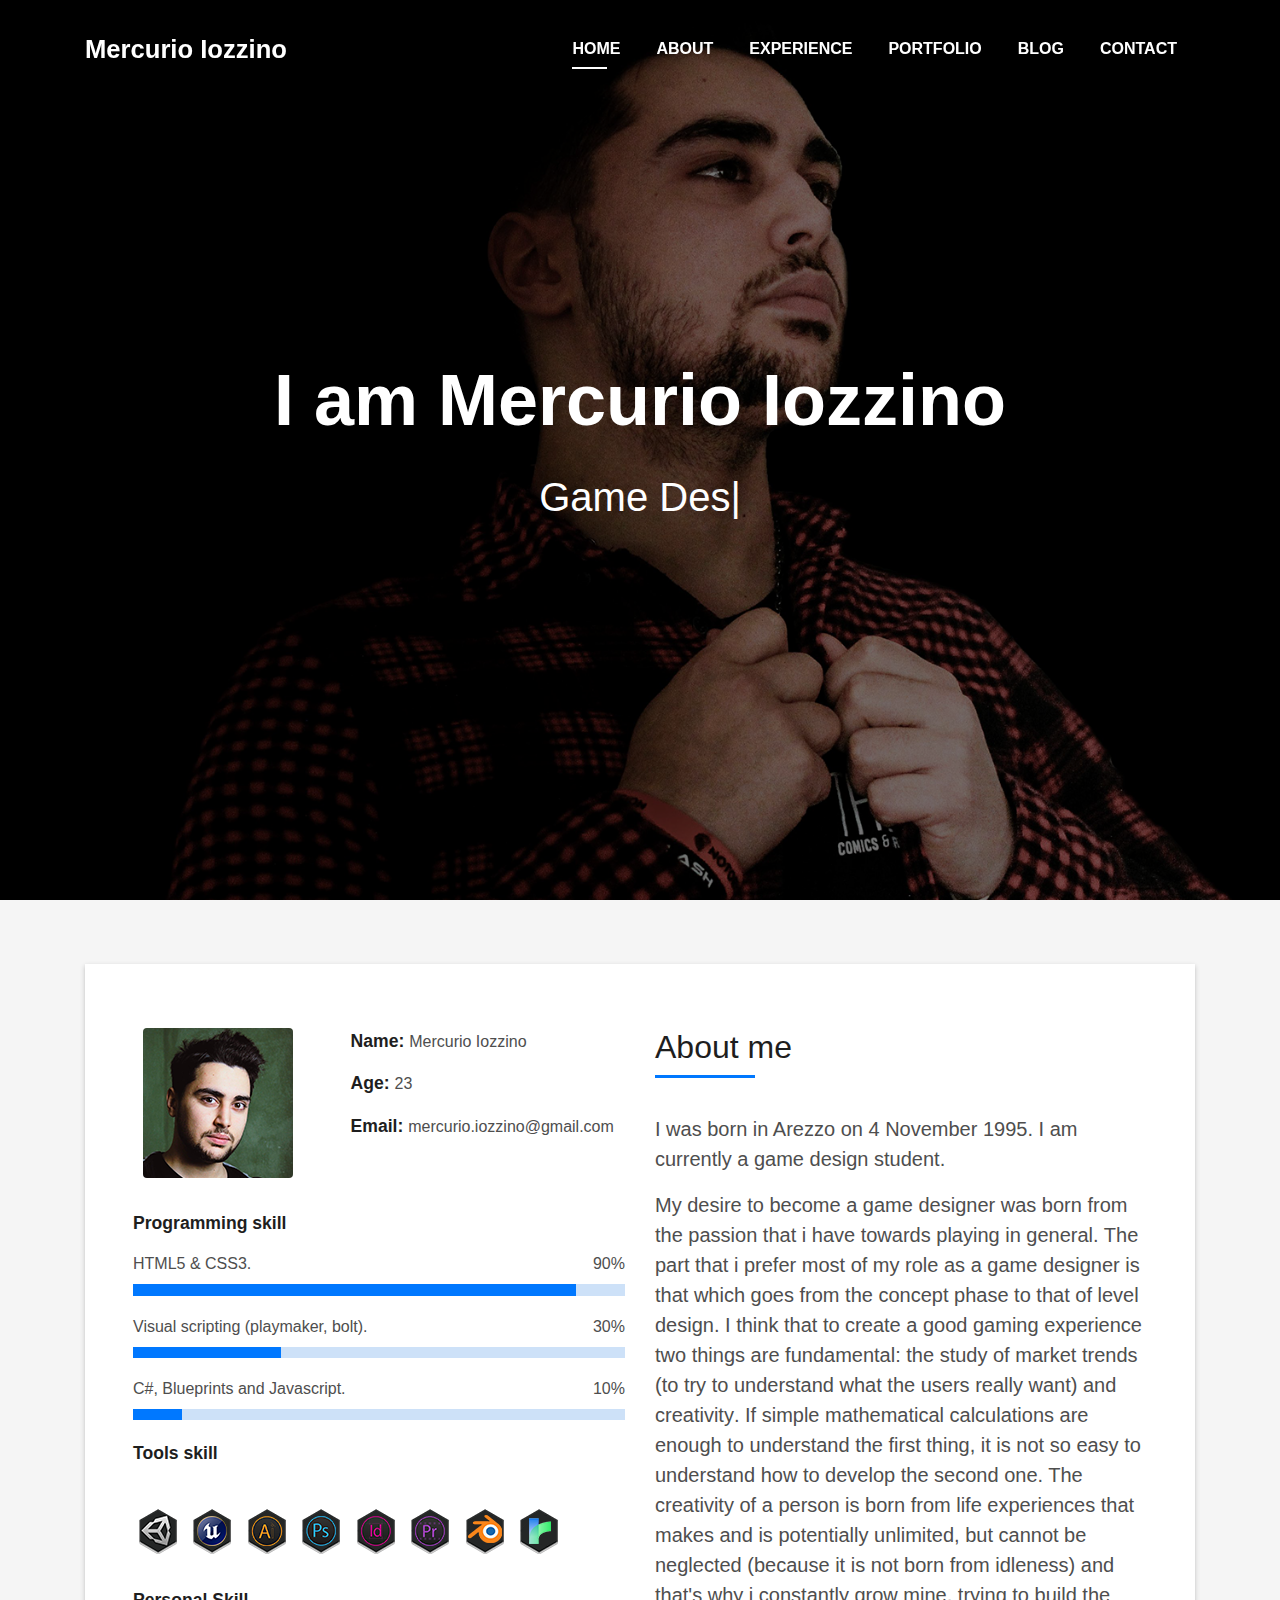
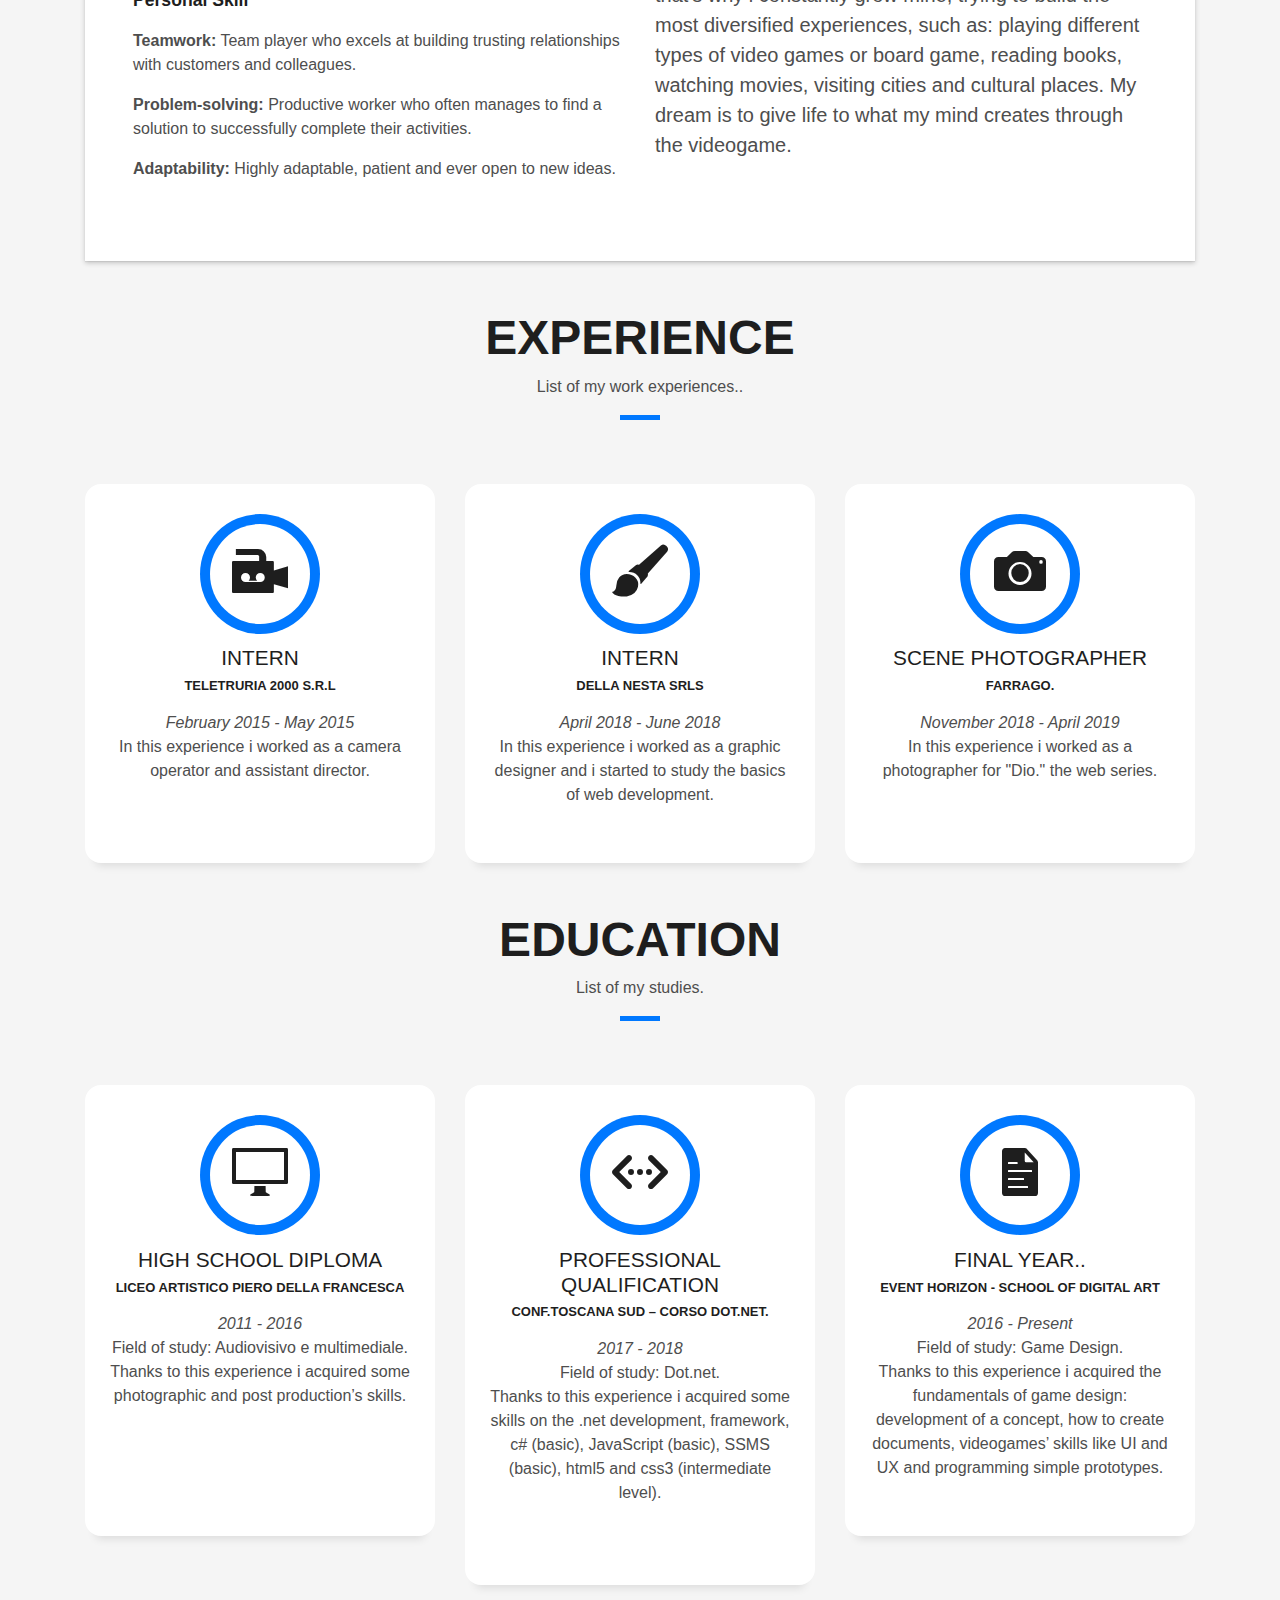
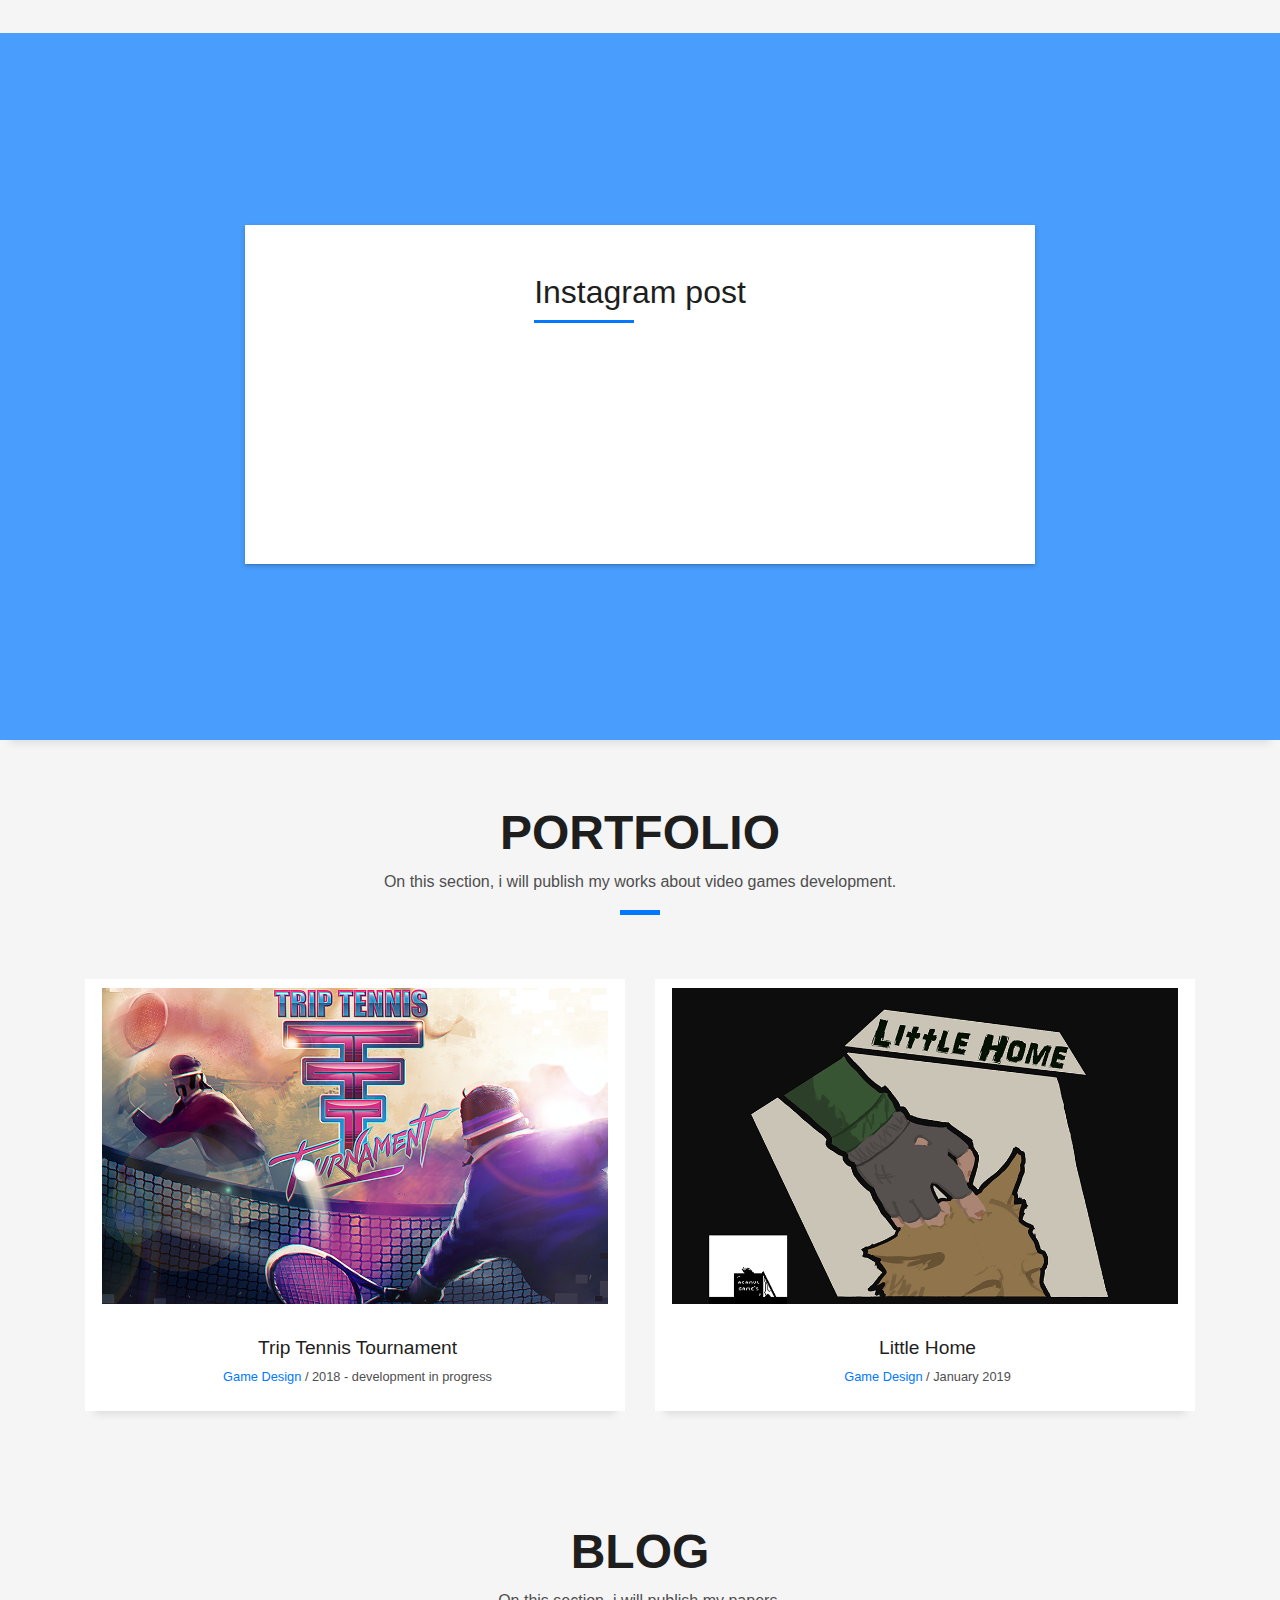
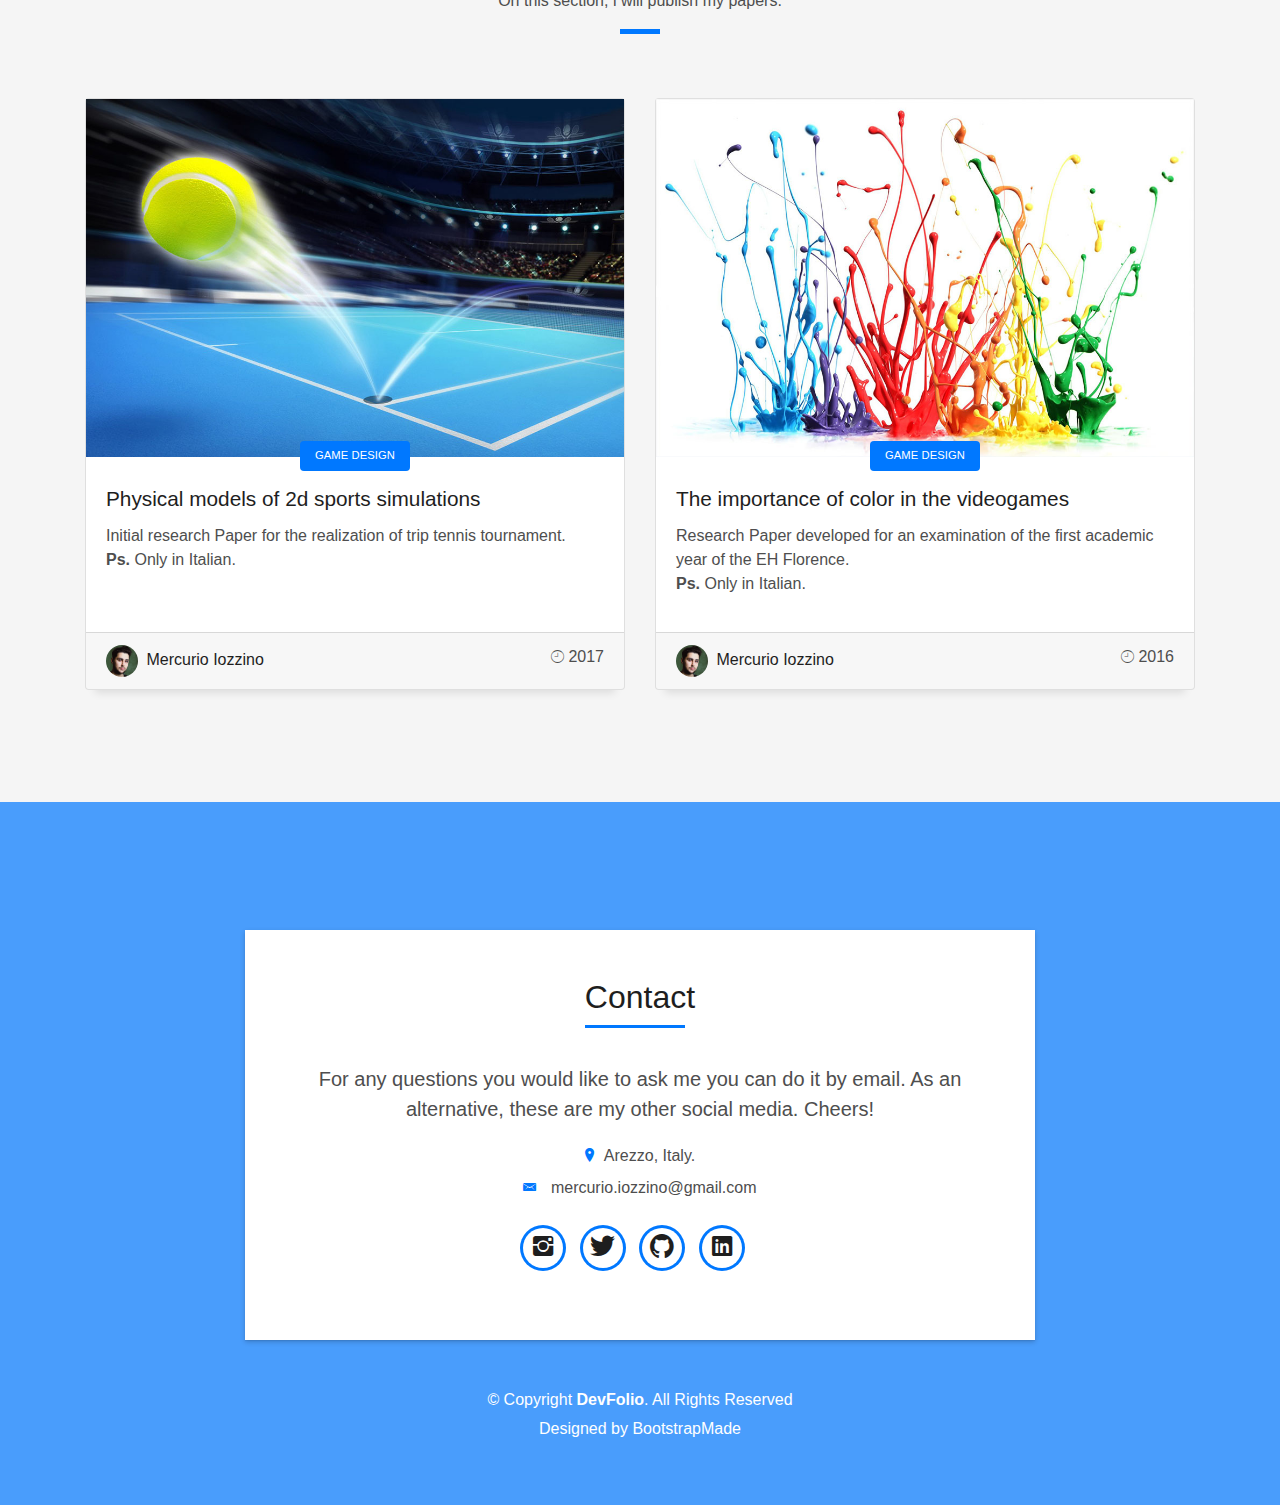
==== index.html @ 0d8cc233 "Add files via upload" ====
<!DOCTYPE html>
<html lang="en">
<head>
  <meta charset="utf-8">
  <title>Sito Web Mercurio</title>
  <meta content="width=device-width, initial-scale=1.0" name="viewport">
  <meta content="" name="keywords">
  <meta content="" name="description">

  <!-- Favicons -->
  <link href="img/favicon.png" rel="icon">
  <link href="img/apple-touch-icon.png" rel="apple-touch-icon">

  <!-- Bootstrap CSS File -->
  <link href="lib/bootstrap/css/bootstrap.min.css" rel="stylesheet">

  <!-- Libraries CSS Files -->
  <link href="lib/font-awesome/css/font-awesome.min.css" rel="stylesheet">
  <link href="lib/animate/animate.min.css" rel="stylesheet">
  <link href="lib/ionicons/css/ionicons.min.css" rel="stylesheet">
  <link href="lib/owlcarousel/assets/owl.carousel.min.css" rel="stylesheet">
  <link href="lib/lightbox/css/lightbox.min.css" rel="stylesheet">


  <!-- Main Stylesheet File -->
  <link href="css/style.css" rel="stylesheet">

  <!-- =======================================================
    Theme Name: DevFolio
    Theme URL: https://bootstrapmade.com/devfolio-bootstrap-portfolio-html-template/
    Author: BootstrapMade.com
    License: https://bootstrapmade.com/license/
  ======================================================= -->
</head>

<body id="page-top">













  <!--/ Inizio della barra di navigazione. /-->
  <nav class="navbar navbar-b navbar-trans navbar-expand-md fixed-top" id="mainNav">
    <div class="container">
      <a class="navbar-brand js-scroll" href="#page-top">Mercurio Iozzino</a>
      <button class="navbar-toggler collapsed" type="button" data-toggle="collapse" data-target="#navbarDefault"
        aria-controls="navbarDefault" aria-expanded="false" aria-label="Toggle navigation">
        <span></span>
        <span></span>
        <span></span>
      </button>
      <div class="navbar-collapse collapse justify-content-end" id="navbarDefault">
        <ul class="navbar-nav">
          <li class="nav-item">
            <a class="nav-link js-scroll active" href="#home">Home</a>
          </li>
          <li class="nav-item">
            <a class="nav-link js-scroll" href="#about">About</a>
          </li>
          <li class="nav-item">
            <a class="nav-link js-scroll" href="#experience">Experience</a>
          </li>
          <li class="nav-item">
            <a class="nav-link js-scroll" href="#work">Portfolio</a>
          </li>
          <li class="nav-item">
            <a class="nav-link js-scroll" href="#blog">Blog</a>
          </li>
          <li class="nav-item">
            <a class="nav-link js-scroll" href="#contact">Contact</a>
          </li>
        </ul>
      </div>
    </div>
  </nav>
  <!--/ Fine della barra di navigazione. /-->



















  <!--/ Intro Skew Star /-->
  <div id="home" class="intro route bg-image" style="background-image: url(img/intro-mc.png)">
    <div class="overlay-itro"></div>
    <div class="intro-content display-table">
      <div class="table-cell">
        <div class="container">
          <!--<p class="display-6 color-d">Hello, world!</p>-->
          <h1 class="intro-title mb-4">I am Mercurio Iozzino</h1>
          <p class="intro-subtitle"><span class="text-slider-items">Game Designer, Graphic Designer, Photographer, Front-end web developer</span><strong class="text-slider"></strong></p>
          <!-- <p class="pt-3"><a class="btn btn-primary btn js-scroll px-4" href="#about" role="button">Learn More</a></p> -->
        </div>
      </div>
    </div>
  </div>
  <!--/ Intro Skew End /-->






























<!--/ Section about me Start /-->
  <section id="about" class="about-mf sect-pt4 route">
    <div class="container">
      <div class="row">
        <div class="col-sm-12">
          <div class="box-shadow-full">
            <div class="row">
              <div class="col-md-6">
                <div class="row">
                  <div class="col-sm-6 col-md-5">
                    <div class="about-img">
                      <img src="img/profilemc.png" class="img-fluid rounded b-shadow-a" alt="">
                    </div>
                  </div>
                  <div class="col-sm-6 col-md-7">
                    <div class="about-info">
                      <p><span class="title-s">Name: </span> <span>Mercurio Iozzino</span></p>
                      <p><span class="title-s">Age: </span> <span>23</span></p>
                      <p><span class="title-s">Email: </span> <span>mercurio.iozzino@gmail.com</span></p>
                    </div>
                  </div>
                </div>
                <div class="skill-mf">
                  <p class="title-s">Programming skill</p>
                  <span>HTML5 & CSS3.</span> <span class="pull-right">90%</span>
                  <div class="progress">
                    <div class="progress-bar" role="progressbar" style="width: 90%;" aria-valuenow="85" aria-valuemin="0"
                      aria-valuemax="100"></div>
                  </div>
                  <span>Visual scripting (playmaker, bolt).</span> <span class="pull-right">30%</span>
                  <div class="progress">
                    <div class="progress-bar" role="progressbar" style="width: 30%" aria-valuenow="50" aria-valuemin="0"
                      aria-valuemax="100"></div>
                  </div>
                  <span>C#, Blueprints and Javascript.</span> <span class="pull-right">10%</span>
                  <div class="progress">
                    <div class="progress-bar" role="progressbar" style="width: 10%" aria-valuenow="90" aria-valuemin="0"
                      aria-valuemax="100"></div>
                  </div>
                </div>


                <div class="skill-mf">
                  <p class="title-s">Tools skill</p>



                  <div class="socials">
                    <ul>
                      <li><a id="toolicon"><img class="image_on" src="img/unity.png" alt="Unity" /><img class="image_off" src="img/40perc.png" alt="Unityperc" /></a></li>
                      <li><a id="toolicon"><img class="image_on" src="img/ue4.png" alt="Ue4" /><img class="image_off" src="img/20perc.png" alt="Ue4perc" /></a></li>
                      <li><a id="toolicon"><img class="image_on" src="img/illustrator.png" alt="Adobe Illustrator" /><img class="image_off" src="img/60perc.png" alt="Illustratorperc" /></a></li>
                      <li><a id="toolicon"><img class="image_on" src="img/photoshop.png" alt="Adobe Photoshop" /><img class="image_off" src="img/60perc.png" alt="Photoshopperc" /></a></li>
                      <li><a id="toolicon"><img class="image_on" src="img/indesign.png" alt="Adobe Indesign" /><img class="image_off" src="img/50perc.png" alt="InDesignperc" /></a></li>
                      <li><a id="toolicon"><img class="image_on" src="img/premiere.png" alt="Adobe Premiere" /><img class="image_off" src="img/40perc.png" alt="Premiereperc" /></a></li>
                      <li><a id="toolicon"><img class="image_on" src="img/blender.png" alt="Blender" /><img class="image_off" src="img/20perc.png" alt="Blenderperc" /></a></li>
                      <li><a id="toolicon"><img class="image_on" src="img/twine.png" alt="Twine" /><img class="image_off" src="img/90perc.png" alt="Twineperc" /></a></li>
                    </ul>
                  </div>

                  <div class="skill-mf">
                    <p class="title-s">Personal Skill</p>


                  <p> <b>Teamwork:</b> Team player who excels at building trusting relationships with customers and colleagues.</p>
                  <p> <b>Problem-solving:</b> Productive worker who often manages to find a solution to successfully complete their activities.</p>
                  <p> <b>Adaptability:</b> Highly adaptable, patient and ever open to new ideas.</p>


                  </div>















                </div>







              </div>
              <div class="col-md-6">
                <div class="about-me pt-4 pt-md-0">
                  <div class="title-box-2">
                    <h5 class="title-left">
                      About me
                    </h5>
                  </div>
                  <p class="lead">
                    I was born in Arezzo on 4 November 1995. I am currently a <strong>game design student</strong>.
                  </p>
                  <p class="lead">
                    My desire to become a game designer was born from the passion that i have towards playing in general. The part that i prefer most of my role as a game designer is that which goes from the <strong>concept phase</strong> to that of <strong>level design</strong>. I think that to create a good gaming experience <strong>two things</strong> are fundamental: <strong>the study of market trends</strong> (to try to understand what the users really want) and <strong>creativity</strong>. If simple mathematical calculations are enough to understand the first thing, it is not so easy to understand how to develop the second one. The creativity of a person is born from life experiences that makes and is potentially unlimited, but cannot be neglected (because it is not born from idleness) and that's why i <strong>constantly grow mine</strong>, trying to build the most diversified experiences, such as: playing different types of video games or board game, reading books, watching movies, visiting cities and cultural places. <strong>My dream</strong> is to give life to what my mind creates through the videogame.
                  </p>
                </div>
              </div>
            </div>
          </div>
        </div>
      </div>
    </div>
  </section>

























  <!--/ Inizio sezione esperienze /-->
  <section id="experience" class="experience-mf route">
    <div class="container">
      <div class="row">
        <div class="col-sm-12">
          <div class="title-box text-center">
            <h3 class="title-a">
              Experience
            </h3>
            <p class="subtitle-a">
              List of my work experiences..
            </p>
            <div class="line-mf"></div>
          </div>
        </div>
      </div>
      <div class="row">

        <div class="col-md-4">
          <div class="service-box">
            <div class="service-ico">
              <span class="ico-circle"><i class="ion-videocamera"></i></span>
            </div>
            <div class="service-content">
              <h2 class="s-title">Intern<br> <b><font size="2px;">Teletruria 2000 s.r.l</font></b></h2>
              <p class="s-description text-center">
                <i>February 2015 - May 2015</i> <br>
                In this experience i worked as a camera operator and assistant director.
                <br>
                <br>
              </p>
            </div>
          </div>
        </div>

        <div class="col-md-4">
          <div class="service-box">
            <div class="service-ico">
              <span class="ico-circle"><i class="ion-paintbrush"></i></span>
            </div>
            <div class="service-content">
              <h2 class="s-title">Intern<br> <b><font size="2px;">Della Nesta srls</font></b></h2>
              <p class="s-description text-center">
                <i>April 2018 - June 2018</i> <br>
                In this experience i worked as a graphic designer and i started to study the basics of web development.
              </p>
            </div>
          </div>
        </div>

        <div class="col-md-4">
          <div class="service-box">
            <div class="service-ico">
              <span class="ico-circle"><i class="ion-camera"></i></span>
            </div>
            <div class="service-content">
              <h2 class="s-title">Scene photographer<br> <b><font size="2px;">Farrago.</font></b></h2>
              <p class="s-description text-center">
                <i>November 2018 - April 2019</i> <br>
                In this experience i worked as a photographer for "Dio." the web series.
                <br>
                <br>

              </p>
            </div>
          </div>
        </div>

      </div>
    </div>
  </section>
  <!--/ Section experiences End /-->























  <!--/ Inizio sezione esperienze /-->
  <section id="education" class="education-mf route">
    <div class="container">
      <div class="row">
        <div class="col-sm-12">
          <div class="title-box text-center">
            <h3 class="title-a">
              Education
            </h3>
            <p class="subtitle-a">
              List of my studies.
            </p>
            <div class="line-mf"></div>
          </div>
        </div>
      </div>
      <div class="row">

        <div class="col-md-4">
          <div class="service-box">
            <div class="service-ico">
              <span class="ico-circle"><i class="ion-monitor"></i></span>
            </div>
            <div class="service-content">
              <h2 class="s-title">High school diploma<br> <b><font size="2px;">Liceo artistico Piero Della Francesca</font></b></h2>
              <p class="s-description text-center">
                <i>2011 - 2016</i> <br>
                Field of study: Audiovisivo e multimediale.<br>
                Thanks to this experience i acquired some photographic and post production’s skills.
                <br>
                <br>
                <br>
                <br>
              </p>
            </div>
          </div>
        </div>

        <div class="col-md-4">
          <div class="service-box">
            <div class="service-ico">
              <span class="ico-circle"><i class="ion-code-working"></i></span>
            </div>
            <div class="service-content">
              <h2 class="s-title">Professional qualification<br> <b><font size="2px;">Conf.Toscana Sud – Corso Dot.Net.</font></b></h2>
              <p class="s-description text-center">
                <i>2017 - 2018</i> <br>
                Field of study: Dot.net.<br>
                Thanks to this experience i acquired some skills on the .net development, framework, c# (basic), JavaScript (basic), SSMS (basic), html5 and css3 (intermediate level).
              </p>
              <br>
            </div>
          </div>
        </div>

        <div class="col-md-4">
          <div class="service-box">
            <div class="service-ico">
              <span class="ico-circle"><i class="ion-document-text"></i></span>
            </div>
            <div class="service-content">
              <h2 class="s-title">Final year..<br> <b><font size="2px;">Event Horizon - School of digital art</font></b></h2>
              <p class="s-description text-center">
                <i>2016 - Present</i> <br>
                Field of study: Game Design.<br>
                Thanks to this experience i acquired the fundamentals of game design: development of a concept, how to create documents, videogames’ skills like UI and UX and programming simple prototypes.
              </p>
            </div>
          </div>
        </div>

      </div>
    </div>
  </section>
  <!--/ Section education End /-->






































  <!--/ division section Start /-->
  <div class="testimonials paralax-mf bg-image" style="background-image: url(img/overlay-bg2.jpg)">
    <div class="overlay-mf"></div>
    <div class="container">
      <div class="row">
        <div class="col-sm-12">
          <div class="contact-mf">
            <div class="box-shadow-full2">
              <div class="row">
                <div class="col-md-12" text-align="center">
                  <div class="title-box-2 pt-4 pt-md-0">
                    <h5 class="title-left">
                      Instagram post
                    </h5>
                  </div>
                  <div class="more-info">

                    <!-- SnapWidget -->
                    <iframe src="https://snapwidget.com/embed/681946" class="snapwidget-widget" allowtransparency="true" frameborder="0" scrolling="yes" style="border:none; overflow:hidden; width:600px; height:150px"></iframe>

                  </div>
                  </div>
                </div>
              </div>
            </div>
          </div>
        </div>
      </div>
    </div>

  <!--/ Division section end /-->



























  <!--/ Section Portfolio Star /-->
  <section id="work" class="portfolio-mf sect-pt4 route">
    <div class="container">
      <div class="row">
        <div class="col-sm-12">
          <div class="title-box text-center">
            <h3 class="title-a">
              Portfolio
            </h3>
            <p class="subtitle-a">
              On this section, i will publish my works about video games development.
            </p>
            <div class="line-mf"></div>
          </div>
        </div>
      </div>
      <div class="row">
          <!--/ lavoro n1 /-->
        <div class="col-md-6">
          <div class="work-box">
            <button type="button" class="btn btn-primary btn-lg" data-toggle="modal" data-target="#myModal1">
              <div class="work-img">
                <img src="img/tttimg.png" alt="" class="img-fluid">
              </div>
              <div class="work-content">
                <div class="row">
                  <div class="col-sm-12">
                    <h2 class="w-title">Trip Tennis Tournament</h2>
                    <div class="w-more">
                      <span class="w-ctegory">Game Design</span> / <span class="w-date">2018 - development in progress</span>
                    </div>
                  </div>
                </div>
              </div>
            </button>
          </div>
        </div>
          <!--/ lavoro n2 /-->
        <div class="col-md-6">
          <div class="work-box">
            <button type="button" class="btn btn-primary btn-lg" data-toggle="modal" data-target="#myModal2">
              <div class="work-img">
                <img src="img/littlehomeimg.png" alt="" class="img-fluid">
              </div>
              <div class="work-content">
                <div class="row">
                  <div class="col-sm-12">
                    <h2 class="w-title">Little Home</h2>
                    <div class="w-more">
                      <span class="w-ctegory">Game Design</span> / <span class="w-date">January 2019</span>
                    </div>
                  </div>
                </div>
              </div>
            </button>
          </div>
        </div>

<hr>


<br>














<!-- Qui inseriamo un Model Box (praticamente è un box che se cliccato ti apre un box di testo assestante)-->

<!-- Modal box n1 -->
<div class="modal fade" id="myModal1" tabindex="-1" role="dialog" aria-labelledby="myModalLabel">
	<div class="modal-dialog modal-lg" role="document">
		<div class="modal-content">
			<div class="modal-header">
				<button type="button" class="close" data-dismiss="modal" aria-label="Close"><span aria-hidden="true">&times;</span></button>
				<h4 class="modal-title" align="left" id="myModalLabel">Trip Tennis Tournament</h4>
			</div>


      <div class="modal-body">

        <div class="col-md-12">
          <div class="about-img" style="text-align:center;">
            <img src="img/tttscreen1.png" class="img-fluid rounded b-shadow-a" alt="">
          </div>
        </div>


      </div>


			<div class="modal-body">
        <p> <b>School (Event Horizon Florence) project:</b> "Trip Tennis Tournament" is a arcade-sports game, a variation of the classic tennis game in which the aim is to beat our opponent by hitting the walls behind him.
To be able to complete the task, the player will have two shots available, the normal one and the loaded one. Another peculiarity of the game will be the different shape of the playing fields, in fact we will pass from the arenas that reflect the normal tennis courts, to the octagonal and circular arenas.</p>

        <p> <b>Concept idea:</b> I give the input for the development of the initial idea and i contributed to the development of the core mechanic, the characters, the game arenas, the UI, the UX and the game balance. </p>
        <p> <b>Documentation:</b> I took care of writing and updating the GDD and managing the rest of the documentation. </p>
        <p> <b>Team manager:</b> I took care coordinate the work between the various work departments of the team (designer, concept artist and programmers). </p>

<a class="button button-a" href="https://www.instagram.com/triptennistournament/" role="button">Instagram</a>
<a class="button button-a" href="https://www.facebook.com/Trip-Tennis-Tournament-586160488528996/" role="button">Facebook</a>
      	</div>
		</div>
	</div>
</div>








<!-- Modal box n2 - Little Home -->
<div class="modal fade" id="myModal2" tabindex="-1" role="dialog" aria-labelledby="myModalLabel">
	<div class="modal-dialog modal-lg" role="document">
		<div class="modal-content">

			<div class="modal-header">
				<button type="button" class="close" data-dismiss="modal" aria-label="Close"><span aria-hidden="true">&times;</span></button>
				<h4 class="modal-title" align="left" id="myModalLabel">Little Home</h4>
			</div>

      <div class="modal-body" style="text-align:center;">

          <iframe src="https://www.facebook.com/plugins/video.php?href=https%3A%2F%2Fwww.facebook.com%2Facamulgames%2Fvideos%2F237962720439540%2F&show_text=0&width=560" width="560" height="315" style="border:none;overflow:hidden" scrolling="no" frameborder="0" allowTransparency="true" allowFullScreen="true"></iframe>

      </div>


      <div class="modal-body">
				<p> <b>Global game jam project 2019:</b> In this point and click adventure, the player will cross the journey of a homeless trying to survive the adversities of the world. The goal is to survive for a month, together with the character's dog. The message that the game wants to convey to the player is that the real home doesn't live within the same four walls, but can be found in a loved one; in this case, a dog. The gameplay is based on making choices.</p>
        <p> <b>Concept idea:</b> Important role in the development of the initial concept, thinking the core mechanics, the game economy system and the level design of the only level. </p>
        <a class="button button-a" href="https://globalgamejam.org/2019/games/little-home" role="button">Download from GGJ website</a> <!-- Qui un bottone di default -->
        </div>
		</div>
	</div>
</div>



















      </div>
    </div>
  </section>
  <!--/ Section Portfolio End /-->





















































  <!--/ Section Blog Start /-->
  <section id="blog" class="blog-mf sect-pt4 route">
    <div class="container">
      <div class="row">
        <div class="col-sm-12">
          <div class="title-box text-center">
            <h3 class="title-a">
              Blog
            </h3>
            <p class="subtitle-a">
              On this section, i will publish my papers.
            </p>
            <div class="line-mf"></div>
          </div>
        </div>
      </div>
      <div class="row">

        <div class="col-md-6">
          <div class="card card-blog">
            <div class="card-img">
              <a href="blog-paper-fisica2d.html"><img src="img/paperfisica2d.jpg" alt="" class="img-fluid"></a>
            </div>
            <div class="card-body">
              <div class="card-category-box">
                <div class="card-category">
                  <h6 class="category">Game Design</h6>
                </div>
              </div>
              <h3 class="card-title"><a href="blog-paper-fisica2d.html">Physical models of 2d sports simulations</a></h3>
              <p class="card-description">
              Initial research Paper for the realization of trip tennis tournament.
              <br>
              <strong>Ps.</strong> Only in Italian.
              </p>
              <br>
            </div>
            <div class="card-footer">
              <div class="post-author">
                <a href="#">
                  <img src="img/profilemc.png" alt="" class="avatar rounded-circle">
                  <span class="author">Mercurio Iozzino</span>
                </a>
              </div>
              <div class="post-date">
                <span class="ion-ios-clock-outline"></span> 2017
              </div>
            </div>
          </div>
        </div>






        <div class="col-md-6">
          <div class="card card-blog">
            <div class="card-img">
              <a href="blog-paper-colore.html"><img src="img/papercolore.jpg" alt="" class="img-fluid"></a>
            </div>
            <div class="card-body">
              <div class="card-category-box">
                <div class="card-category">
                  <h6 class="category">Game Design</h6>
                </div>
              </div>
              <h3 class="card-title"><a href="blog-paper-colore.html">The importance of color in the videogames</a></h3>
              <p class="card-description">
              Research Paper developed for an examination of the first academic year of the EH Florence.
              <br>
              <strong>Ps.</strong> Only in Italian.
              </p>
            </div>
            <div class="card-footer">
              <div class="post-author">
                <a href="#">
                  <img src="img/profilemc.png" alt="immaginemercurio" class="avatar rounded-circle">
                  <span class="author">Mercurio Iozzino</span>
                </a>
              </div>
              <div class="post-date">
                <span class="ion-ios-clock-outline"></span> 2016
              </div>
            </div>
          </div>
        </div>




      </div>
    </div>
  </section>
  <!--/ Section Blog End /-->




























  <!--/ Section Contact-Footer Star /-->
  <section class="paralax-mf footer-paralax bg-image sect-mt4 route" style="background-image: url(img/overlay-bg2.jpg)">
    <div class="overlay-mf"></div>
    <div class="container">
      <div class="row">
        <div class="col-sm-12">
          <div class="contact-mf">
            <div id="contact" class="box-shadow-full2">
              <div class="row">
                <div class="col-md-12" text-align="center">
                  <div class="title-box-2 pt-4 pt-md-0">
                    <h5 class="title-left">
                      Contact
                    </h5>
                  </div>
                  <div class="more-info">
                    <p class="lead">
                      For any questions you would like to ask me you can do it by email. As an alternative, these are my other social media. Cheers!
                    </p>
                    <ul class="list-ico">
                      <li><span class="ion-ios-location"></span>Arezzo, Italy.</li>
                      <li><span class="ion-email"></span> mercurio.iozzino@gmail.com</li>
                    </ul>
                  </div>
                  <div class="socials">
                    <ul>
                      <li><a href="https://www.instagram.com/m.iozzino_designer/"><span class="ico-circle"><i class="ion-social-instagram"></i></span></a></li>
                      <li><a href="https://twitter.com/RealM_Iozzino"><span class="ico-circle"><i class="ion-social-twitter"></i></span></a></li>
                      <li><a href="https://github.com/Mercurio95"><span class="ico-circle"><i class="ion-social-github"></i></span></a></li>
                      <li><a href="https://www.linkedin.com/in/mercurio-iozzino/"><span class="ico-circle"><i class="ion-social-linkedin"></i></span></a></li>
                    </ul>
                  </div>
                </div>
              </div>
            </div>
          </div>
        </div>
      </div>
    </div>
    <footer>
      <div class="container">
        <div class="row">
          <div class="col-sm-12">
            <div class="copyright-box">
              <p class="copyright">&copy; Copyright <strong>DevFolio</strong>. All Rights Reserved</p>
              <div class="credits">
                <!--
                  All the links in the footer should remain intact.
                  You can delete the links only if you purchased the pro version.
                  Licensing information: https://bootstrapmade.com/license/
                  Purchase the pro version with working PHP/AJAX contact form: https://bootstrapmade.com/buy/?theme=DevFolio
                -->
                Designed by <a href="https://bootstrapmade.com/">BootstrapMade</a>
              </div>
            </div>
          </div>
        </div>
      </div>
    </footer>
  </section>
  <!--/ Section Contact-footer End /-->

































































  <a href="#" class="back-to-top"><i class="fa fa-chevron-up"></i></a>
  <div id="preloader"></div>

  <!-- JavaScript Libraries -->
  <script src="lib/jquery/jquery.min.js"></script>
  <script src="lib/jquery/jquery-migrate.min.js"></script>
  <script src="lib/popper/popper.min.js"></script>
  <script src="lib/bootstrap/js/bootstrap.min.js"></script>
  <script src="lib/easing/easing.min.js"></script>
  <script src="lib/counterup/jquery.waypoints.min.js"></script>
  <script src="lib/counterup/jquery.counterup.js"></script>
  <script src="lib/owlcarousel/owl.carousel.min.js"></script>
  <script src="lib/lightbox/js/lightbox.min.js"></script>
  <script src="lib/typed/typed.min.js"></script>
  <!-- Contact Form JavaScript File -->
  <script src="contactform/contactform.js"></script>

  <!-- Template Main Javascript File -->
  <script src="js/main.js"></script>

</body>
</html>
---- css/style.css ----
/*
  Theme Name: DevFolio
  Theme URL: https://bootstrapmade.com/devfolio-bootstrap-portfolio-html-template/
  Author: BootstrapMade.com
  License: https://bootstrapmade.com/license/
*/

/*======================================
//--//-->   STYLES GENERALES
======================================*/

body {
  background-color: #f5f5f5;
  color: #4e4e4e;
}

h1,
h2,
h3,
h4,
h5,
h6 {
  color: #1e1e1e;
}

a {
  color: #1e1e1e;
  transition: all 0.5s ease-in-out;
}

a:hover {
  color: #0078ff;
  text-decoration: none;
  transition: all 0.5s ease-in-out;
}

.p-r {
  position: relative;
}

.color-a {
  color: #0078ff;
}

.color-d {
  color: #f5f5f5;
}

.color-text-a {
  color: #4e4e4e;
}

.box-shadow,
.paralax-mf,
.service-box,
.work-box,
.card-blog {
  box-shadow: 0 13px 8px -10px rgba(0, 0, 0, 0.1);
}

.box-shadow-a,
.button:hover {
  box-shadow: 0 0 0 4px #cde1f8;
}

.display-5 {
  font-size: 2.5rem;
  font-weight: 300;
  line-height: 1.1;
}

.display-6 {
  font-size: 2rem;
  font-weight: 300;
  line-height: 1.1;
}

.avatar {
  width: 32px;
  height: 32px;
  margin-right: 4px;
  overflow: hidden;
}

.bg-image {
  background-repeat: no-repeat;
  background-attachment: fixed;
  background-size: cover;
  background-position: center center;
}

.overlay-mf {
  background-color: #0078ff;
}

.overlay-mf {
  position: absolute;
  top: 0;
  left: 0px;
  padding: 0;
  height: 100%;
  width: 100%;
  opacity: .7;
}

.paralax-mf {
  position: relative;
  padding: 8rem 0;
}

.display-table {
  width: 100%;
  height: 100%;
  display: table;
}

.table-cell {
  display: table-cell;
  vertical-align: middle;
}

/*--/ Sections /--*/

.sect-4 {
  padding: 4rem 0;
}

.sect-pt4 {
  padding-top: 4rem;
}

.sect-mt4 {
  margin-top: 4rem;
}

/*--/ Title s /--*/

.title-s {
  font-weight: 600;
  color: #1e1e1e;
  font-size: 1.1rem;
}

/*--/ Title A /--*/

.title-box {
  margin-bottom: 4rem;
}

.title-a {
  font-size: 3rem;
  font-weight: bold;
  text-transform: uppercase;
}

.subtitle-a {
  color: #4e4e4e;
}

.line-mf {
  width: 40px;
  height: 5px;
  background-color: #0078ff;
  margin: 0 auto;
}

/*--/ Title Left /--*/

.title-box-2 {
  margin-bottom: 3rem;
}

.title-left {
  font-size: 2rem;
  position: relative;
}

.title-left:before {
  content: '';
  position: absolute;
  height: 3px;
  background-color: #0078ff;
  width: 100px;
  bottom: -12px;
}

/*------/ Box /------*/

.box-pl2 {
  padding-left: 2rem;
}

.box-shadow-full {
  padding: 3rem 1.25rem;
  position: relative;
  background-color: #fff;
  margin-bottom: 3rem;
  z-index: 2;
  box-shadow: 0 1px 1px 0 rgba(0, 0, 0, 0.06), 0 2px 5px 0 rgba(0, 0, 0, 0.2);
  text-align: left;
}

.box-shadow-full2 {
  padding: 3rem 1.25rem;
  position: relative;
  background-color: #fff;
  margin-bottom: 3rem;
  z-index: 2;
  box-shadow: 0 1px 1px 0 rgba(0, 0, 0, 0.06), 0 2px 5px 0 rgba(0, 0, 0, 0.2);
  text-align: center;
}

/*------/ Socials /------*/

.socials {
  padding: 1.5rem 0;
}

.socials ul li {
  display: inline-block;
}

.socials .ico-circle {
  height: 40px;
  width: 40px;
  font-size: 1.7rem;
  border-radius: 50%;
  line-height: 1.4;
  margin: 0 15px 0 0;
  box-shadow: 0 0 0 3px #0078ff;
  transition: all 500ms ease;
}

.socials .ico-circle:hover {
  background-color: #0078ff;
  color: #fff;
  box-shadow: 0 0 0 3px #cde1f8;
  transition: all 500ms ease;
}

/*------/ Ul resect /------*/

.ul-resect,
.socials ul,
.list-ico,
.blog-wrapper .post-meta ul,
.box-comments .list-comments,
.widget-sidebar .list-sidebar,
.widget-tags ul {
  list-style: none;
  padding-left: 0;
  margin-bottom: 0;
}

.list-ico {
  line-height: 2;
}

.list-ico span {
  color: #0078ff;
  margin-right: 10px;
}

/*------/ Ico Circle /------*/

.ico-circle {
  height: 100px;
  width: 100px;
  font-size: 2rem;
  border-radius: 50%;
  line-height: 1.55;
  margin: 0 auto;
  text-align: center;
  box-shadow: 0 0 0 10px #0078ff;
  display: block;
}

/*------/ Owl Carousel /------*/

.owl-theme .owl-dots {
  text-align: center;
  margin-top: 18px;
}

.owl-theme .owl-dots .owl-dot {
  display: inline-block;
}

.owl-theme .owl-dots .owl-dot span {
  width: 18px;
  height: 7px;
  margin: 5px 5px;
  background: #cde1f8;
  border: 0px solid #cde1f8;
  display: block;
  transition: all 0.6s ease-in-out;
  cursor: pointer;
}

.owl-theme .owl-dots .owl-dot:hover span {
  background-color: #cde1f8;
}

.owl-theme .owl-dots .owl-dot.active span {
  background-color: #1B1B1B;
  width: 25px;
}

/*--/ Scrolltop s /--*/

.scrolltop-mf {
  position: relative;
  display: none;
}

.scrolltop-mf span {
  z-index: 999;
  position: fixed;
  width: 42px;
  height: 42px;
  background-color: #0078ff;
  opacity: .7;
  font-size: 1.6rem;
  line-height: 1.5;
  text-align: center;
  color: #fff;
  top: auto;
  left: auto;
  right: 30px;
  bottom: 50px;
  cursor: pointer;
  border-radius: 50%;
}

/* Back to top button */

.back-to-top {
  position: fixed;
  display: none;
  background: #0078ff;
  color: #fff;
  width: 44px;
  height: 44px;
  text-align: center;
  line-height: 1;
  font-size: 16px;
  border-radius: 50%;
  right: 15px;
  bottom: 15px;
  transition: background 0.5s;
  z-index: 11;
}

.back-to-top i {
  padding-top: 12px;
  color: #fff;
}

/* Prelaoder */

#preloader {
  position: fixed;
  top: 0;
  left: 0;
  right: 0;
  bottom: 0;
  z-index: 9999;
  overflow: hidden;
  background: #fff;
}

#preloader:before {
  content: "";
  position: fixed;
  top: calc(50% - 30px);
  left: calc(50% - 30px);
  border: 6px solid #f2f2f2;
  border-top: 6px solid #0078ff;
  border-radius: 50%;
  width: 60px;
  height: 60px;
  -webkit-animation: animate-preloader 1s linear infinite;
  animation: animate-preloader 1s linear infinite;
}

@-webkit-keyframes animate-preloader {
  0% {
    -webkit-transform: rotate(0deg);
    transform: rotate(0deg);
  }

  100% {
    -webkit-transform: rotate(360deg);
    transform: rotate(360deg);
  }
}

@keyframes animate-preloader {
  0% {
    -webkit-transform: rotate(0deg);
    transform: rotate(0deg);
  }

  100% {
    -webkit-transform: rotate(360deg);
    transform: rotate(360deg);
  }
}

/*======================================
//--//-->   NAVBAR
======================================*/

.navbar-b {
  transition: all .5s ease-in-out;
  background-color: transparent;
  padding-top: 1.563rem;
  padding-bottom: 1.563rem;
}

.navbar-b.navbar-reduce {
  box-shadow: 0px 6px 9px 0px rgba(0, 0, 0, 0.06);
}

.navbar-b.navbar-trans .nav-item,
.navbar-b.navbar-reduce .nav-item {
  position: relative;
  padding-right: 10px;
  padding-left: 0;
}

.navbar-b.navbar-trans .nav-link,
.navbar-b.navbar-reduce .nav-link {
  color: #fff;
  text-transform: uppercase;
  font-weight: 600;
}

.navbar-b.navbar-trans .nav-link:before,
.navbar-b.navbar-reduce .nav-link:before {
  content: '';
  position: absolute;
  margin-left: 0px;
  width: 0%;
  bottom: 0;
  left: 0;
  height: 2px;
  transition: all 500ms ease;
}

.navbar-b.navbar-trans .nav-link:hover,
.navbar-b.navbar-reduce .nav-link:hover {
  color: #1B1B1B;
}

.navbar-b.navbar-trans .nav-link:hover:before,
.navbar-b.navbar-reduce .nav-link:hover:before {
  width: 35px;
}

.navbar-b.navbar-trans .show > .nav-link:before,
.navbar-b.navbar-trans .active > .nav-link:before,
.navbar-b.navbar-trans .nav-link.show:before,
.navbar-b.navbar-trans .nav-link.active:before,
.navbar-b.navbar-reduce .show > .nav-link:before,
.navbar-b.navbar-reduce .active > .nav-link:before,
.navbar-b.navbar-reduce .nav-link.show:before,
.navbar-b.navbar-reduce .nav-link.active:before {
  width: 35px;
}

.navbar-b.navbar-trans .nav-link:before {
  background-color: #fff;
}

.navbar-b.navbar-trans .nav-link:hover {
  color: #fff;
}

.navbar-b.navbar-trans .show > .nav-link,
.navbar-b.navbar-trans .active > .nav-link,
.navbar-b.navbar-trans .nav-link.show,
.navbar-b.navbar-trans .nav-link.active {
  color: #fff;
}

.navbar-b.navbar-reduce {
  transition: all .5s ease-in-out;
  background-color: #fff;
  padding-top: 15px;
  padding-bottom: 15px;
}

.navbar-b.navbar-reduce .nav-link {
  color: #0078ff;
}

.navbar-b.navbar-reduce .nav-link:before {
  background-color: #0078ff;
}

.navbar-b.navbar-reduce .nav-link:hover {
  color: #0078ff;
}

.navbar-b.navbar-reduce .show > .nav-link,
.navbar-b.navbar-reduce .active > .nav-link,
.navbar-b.navbar-reduce .nav-link.show,
.navbar-b.navbar-reduce .nav-link.active {
  color: #0078ff;
}

.navbar-b.navbar-reduce .navbar-brand {
  color: #0078ff;
}

.navbar-b.navbar-reduce .navbar-toggler span {
  background-color: #1B1B1B;
}

.navbar-b .navbar-brand {
  color: #fff;
  font-size: 1.6rem;
  font-weight: 600;
}

.navbar-b .navbar-nav .dropdown-item.show .dropdown-menu,
.navbar-b .dropdown.show .dropdown-menu,
.navbar-b .dropdown-btn.show .dropdown-menu {
  -webkit-transform: translate3d(0px, 0px, 0px);
  transform: translate3d(0px, 0px, 0px);
  visibility: visible !important;
}

.navbar-b .dropdown-menu {
  margin: 1.12rem 0 0;
  border-radius: 0;
}

.navbar-b .dropdown-menu .dropdown-item {
  padding: .7rem 1.7rem;
  transition: all 500ms ease;
}

.navbar-b .dropdown-menu .dropdown-item:hover {
  background-color: #0078ff;
  color: #fff;
  transition: all 500ms ease;
}

.navbar-b .dropdown-menu .dropdown-item.active {
  background-color: #0078ff;
}

/*--/ Hamburger Navbar /--*/

.navbar-toggler {
  position: relative;
}

.navbar-toggler:focus,
.navbar-toggler:active {
  outline: 0;
}

.navbar-toggler span {
  display: block;
  background-color: #fff;
  height: 3px;
  width: 25px;
  margin-top: 4px;
  margin-bottom: 4px;
  -webkit-transform: rotate(0deg);
  transform: rotate(0deg);
  left: 0;
  opacity: 1;
}

.navbar-toggler span:nth-child(1),
.navbar-toggler span:nth-child(3) {
  transition: -webkit-transform .35s ease-in-out;
  transition: transform .35s ease-in-out;
  transition: transform .35s ease-in-out, -webkit-transform .35s ease-in-out;
}

.navbar-toggler:not(.collapsed) span:nth-child(1) {
  position: absolute;
  left: 12px;
  top: 10px;
  -webkit-transform: rotate(135deg);
  transform: rotate(135deg);
  opacity: 0.9;
}

.navbar-toggler:not(.collapsed) span:nth-child(2) {
  height: 12px;
  visibility: hidden;
  background-color: transparent;
}

.navbar-toggler:not(.collapsed) span:nth-child(3) {
  position: absolute;
  left: 12px;
  top: 10px;
  -webkit-transform: rotate(-135deg);
  transform: rotate(-135deg);
  opacity: 0.9;
}

/*======================================
//--//-->   INTRO
======================================*/

.intro {
  height: 100vh;
  position: relative;
  color: #fff;
}

.intro .intro-content {
  text-align: center;
  position: absolute;
}

.intro .overlay-itro {
  background-color: rgba(0, 0, 0, 0.6);
  position: absolute;
  top: 0;
  left: 0px;
  padding: 0;
  height: 100%;
  width: 100%;
  opacity: .9;
}

.intro .intro-title {
  color: #fff;
  font-weight: 600;
  font-size: 3rem;
}

.intro .intro-subtitle {
  font-size: 1.5rem;
  font-weight: 300;
}

.intro .text-slider-items {
  display: none;
}

.intro-single {
  height: 350px;
}

.intro-single .intro-content {
  margin-top: 30px;
}

.intro-single .intro-title {
  text-transform: uppercase;
  font-size: 3rem;
}

.intro-single .breadcrumb {
  background-color: transparent;
  color: #0078ff;
}

.intro-single .breadcrumb .breadcrumb-item:before {
  color: #cde1f8;
}

.intro-single .breadcrumb .breadcrumb-item.active {
  color: #cde1f8;
}

.intro-single .breadcrumb a {
  color: #fff;
}

/*======================================
//--//-->   ABOUT
======================================*/

.about-mf .box-shadow-full {
  padding-top: 4rem;
  padding-bottom: 4rem;
}

.about-mf .box-shadow-full2 {
  padding-top: 4rem;
  padding-bottom: 4rem;
}

.about-mf .about-img {
  margin-bottom: 2rem;
}

.about-mf .about-img img {
  margin-left: 10px;
}

.skill-mf span {
  color: #4e4e4e;
}

.skill-mf .progress {
  background-color: #cde1f8;
  margin: .5rem 0 1.2rem 0;
  border-radius: 0;
  height: .7rem;
}

.skill-mf .progress .progress-bar {
  height: .7rem;
  background-color: #0078ff;
}

/*======================================
//--//-->   SERVICES
======================================*/

.service-box {
  background-color: #fff;
  padding: 2.5rem 1.3rem;
  border-radius: 1rem;
  margin-bottom: 3rem;
}

.service-box:hover .ico-circle {
  transition: all 500ms ease;
  color: #fff;
  background-color: #0078ff;
  box-shadow: 0 0 0 10px #cde1f8;
}

.service-box .service-ico {
  margin-bottom: 1rem;
  color: #1e1e1e;
}

.service-box .ico-circle {
  transition: all 500ms ease;
  font-size: 4rem;
}

.service-box .s-title {
  font-size: 1.3rem;
  text-transform: uppercase;
  text-align: center;
  padding: .4rem 0;
}

.service-box .s-description {
  color: #4e4e4e;
}

/*======================================
//--//-->   COUNTER
======================================*/

.counter-box {
  color: #fff;
  text-align: center;
}

.counter-ico {
  margin-bottom: 1rem;
}

.counter-ico .ico-circle {
  height: 60px;
  width: 60px;
  line-height: 1.8;
  box-shadow: 0 0 0 10px #cde1f8;
}

.counter-num .counter {
  font-size: 2rem;
  margin-bottom: 0;
}

/*======================================
//--//-->   PORTFOLIO
======================================*/

.work-box {
  margin-bottom: 3rem;
  -webkit-backface-visibility: hidden;
  backface-visibility: hidden;
  background-color: #fff;
}

.work-box:hover img {
  -webkit-transform: scale(1.3);
  transform: scale(1.3);
}

.work-img {
  display: block;
  overflow: hidden;
}

.work-img img {
  transition: all 1s;
}

.work-content {
  padding: 2rem 3% 1rem 4%;
}

.work-content .w-more {
  color: #4e4e4e;
  font-size: .8rem;
}

.work-content .w-more .w-ctegory {
  color: #0078ff;
}

.work-content .w-like {
  font-size: 2.5rem;
  color: #0078ff;
  float: right;
}

.work-content .w-like a {
  color: #0078ff;
}

.work-content .w-like .num-like {
  font-size: .7rem;
}

.w-title {
  font-size: 1.2rem;
}

/*======================================
//--//-->   TESTIMONIALS
======================================*/

.testimonials .owl-carousel .owl-item img {
  width: auto;
}

.testimonial-box {
  color: #fff;
  text-align: center;
}

.testimonial-box .author-test {
  margin-top: 1rem;
}

.testimonial-box .author-test img {
  margin: 0 auto;
}

.testimonial-box .author {
  color: #fff;
  text-transform: uppercase;
  font-weight: 600;
  margin: 1rem 0;
  display: block;
  font-size: 1.4rem;
}

.testimonial-box .comit {
  font-size: 2rem;
  color: #0078ff;
  background-color: #fff;
  width: 52px;
  height: 52px;
  display: block;
  margin: 0 auto;
  border-radius: 50%;
  line-height: 1.6;
}

/*======================================
//--//-->   BLOG
======================================*/

.card-blog .card-body {
  position: relative;
}

.card-blog .card-category-box {
  position: absolute;
  text-align: center;
  top: -16px;
  left: 15px;
  right: 15px;
  line-height: 25px;
  overflow: hidden;
}

.card-blog .card-category {
  display: inline-block;
  color: #fff;
  padding: 0 15px 5px;
  overflow: hidden;
  background-color: #0078ff;
  border-radius: 4px;
}

.card-blog .card-category .category {
  color: #fff;
  display: inline-block;
  text-transform: uppercase;
  font-size: .7rem;
  letter-spacing: .1px;
  margin-bottom: 0;
}

.card-blog .card-title {
  font-size: 1.3rem;
  margin-top: .6rem;
}

.card-blog .card-description {
  color: #4e4e4e;
}

.card-blog .post-author {
  display: inline-block;
}

.card-blog .post-date {
  color: #4e4e4e;
  display: inline-block;
  float: right;
}

/*======================================
//--//-->   BLOG-SINGLE
======================================*/

.post-box,
.form-comments,
.box-comments,
.widget-sidebar {
  padding: 2rem;
  background-color: #fff;
  margin-bottom: 3rem;
}

.blog-wrapper .article-title {
  font-size: 1.5rem;
}

.blog-wrapper .post-meta {
  margin: 1rem 0;
}

.blog-wrapper .post-meta ul {
  border-left: 4px solid #0078ff;
  margin-top: 1rem;
}

.blog-wrapper .post-meta ul li {
  display: inline-block;
  margin-left: 15px;
}

.blog-wrapper .post-meta ul a {
  color: #0078ff;
}

.blog-wrapper .post-meta ul span {
  color: #1e1e1e;
}

.blog-wrapper .blockquote {
  border-left: 4px solid #0078ff;
  padding: 18px;
  font-style: italic;
}

/*------/ Comments /------*/

.box-comments .list-comments li {
  padding-bottom: 40px;
}

.box-comments .list-comments .comment-avatar {
  display: table-cell;
  vertical-align: top;
}

.box-comments .list-comments .comment-avatar img {
  width: 80px;
  height: 80px;
}

.box-comments .list-comments .comment-author {
  font-size: 1.3rem;
}

.box-comments .list-comments .comment-details {
  display: table-cell;
  vertical-align: top;
  padding-left: 25px;
}

.box-comments .list-comments a {
  color: #0078ff;
}

.box-comments .list-comments span {
  color: #1e1e1e;
  font-style: italic;
}

.box-comments .comment-children {
  margin-left: 40px;
}

/*------/ Sidebar /------*/

.widget-sidebar .sidebar-title {
  font-size: 1.6rem;
  font-weight: 600;
  border-left: 5px solid #0078ff;
  padding-left: 15px;
  text-transform: uppercase;
  margin-bottom: 1.5rem;
}

.widget-sidebar .list-sidebar li {
  position: relative;
  padding: 6px 0 6px 24px;
}

.widget-sidebar .list-sidebar li:before {
  position: absolute;
  content: "";
  width: 10px;
  height: 1px;
  left: 0;
  background-color: #0078ff;
  top: 20px;
}

.sidebar-search input {
  background-color: #fff;
  border-radius: 0;
  transition: all 0.5s ease-in-out;
}

.sidebar-search .btn-search {
  background-color: #0078ff;
  border-color: #0078ff;
  border-radius: 0;
  padding-left: 20px;
  padding-right: 20px;
}

.widget-tags ul li {
  display: inline-block;
  background-color: #0078ff;
  padding: .2rem .6rem;
  margin-bottom: .5rem;
  border-radius: 15px;
}

.widget-tags ul li a {
  color: #fff;
}

/*======================================
//--//-->   Contatti.
======================================*/

.footer-paralax {
  padding: 4rem 0 0 0;
}

.contact-mf {
  margin-top: 4rem;
}

/*======================================
//--//-->   Footer.
======================================*/

footer {
  text-align: center;
  color: #fff;
  padding-bottom: 4rem;
}

footer .copyright {
  margin-bottom: .3rem;
}

footer .credits {
  margin-bottom: 0;
}

footer .credits a {
  color: #fff;
}

/*======================================
//--//-->   Form dei contatti.
======================================*/

#sendmessage {
  color: #0078ff;
  border: 1px solid #0078ff;
  display: none;
  text-align: center;
  padding: 15px;
  font-weight: 600;
  margin-bottom: 15px;
}

#errormessage {
  color: red;
  display: none;
  border: 1px solid red;
  text-align: center;
  padding: 15px;
  font-weight: 600;
  margin-bottom: 15px;
}

#sendmessage.show,
#errormessage.show,
.show {
  display: block;
}

.validation {
  color: red;
  display: none;
  margin: 0 0 20px;
  font-weight: 400;
  font-size: 13px;
}

/*======================================
//--//-->   Bottoni.
======================================*/

.button {
  display: inline-block;
  padding: .3rem .6rem;
  text-align: center;
  vertical-align: middle;
  -webkit-user-select: none;
  -moz-user-select: none;
  -ms-user-select: none;
  user-select: none;
  font-size: 1rem;
  border-radius: .3rem;
  border: 1px solid transparent;
  transition: all 500ms ease;
  cursor: pointer;
}

.button:focus {
  outline: 0;
}

.button:hover {
  background-color: #0062d3;
  color: #fff;
  transition: all 500ms ease;
}

.button-a {
  background-color: #0078ff;
  color: #fff;
  border-color: #cde1f8;
}

.button-big {
  padding: .9rem 2.3rem;
  font-size: 1.2rem;
}

.button-rouded {
  border-radius: 5rem;
}

.btn-lg {
  padding: .5rem 1rem;
  font-size: 1.25rem;
  line-height: 1.5;
  border-radius: .3rem;
}

@media (min-width: 577px) {
  .counter-box {
    margin-bottom: 1.8rem;
  }
}

@media (min-width: 767px) {
  .about-mf .box-pl2 {
    margin-top: 3rem;
    padding-left: 0rem;
  }

  .card-blog {
    margin-bottom: 3rem;
  }

  .contact-mf .box-pl2 {
    margin-top: 3rem;
    padding-left: 0rem;
  }
}

@media (min-width: 768px) {
  .box-shadow-full {
    padding: 3rem;
  }

  @media (min-width: 768px) {
    .box-shadow-full2 {
      padding: 3rem;
      margin-left: 10rem;
      margin-right: 10rem;
    }

  .navbar-b.navbar-trans .nav-item,
  .navbar-b.navbar-reduce .nav-item {
    padding-left: 10px;
  }

  .navbar-b.navbar-trans .nav-link:before,
  .navbar-b.navbar-reduce .nav-link:before {
    margin-left: 18px;
  }

  .intro .intro-title {
    font-size: 4.5rem;
  }

  .intro .intro-subtitle {
    font-size: 2.5rem;
  }

  .intro-single .intro-title {
    font-size: 3.5rem;
  }

  .testimonial-box .description {
    padding: 0 5rem;
  }

  .post-box,
  .form-comments,
  .box-comments,
  .widget-sidebar {
    padding: 3rem;
  }

  .blog-wrapper .article-title {
    font-size: 1.9rem;
  }

  .box-comments .list-comments .comment-author {
    font-size: 1.5rem;
  }
}

@media (min-width: 992px) {
  .testimonial-box .description {
    padding: 0 8rem;
  }
}

@media (min-width: 1200px) {
  .testimonial-box .description {
    padding: 0 13rem;
  }
}

@media (max-width: 768px) {
  .back-to-top {
    bottom: 15px;
  }
}

/*======================================
//--//-->   Immagini alla quale appaiono immagini quando il cursore ci passa sopra.
======================================*/

.image_off, #toolicon:hover .image_on{
   display:none
}
.image_on, #toolicon:hover .image_off{
   display:block
}
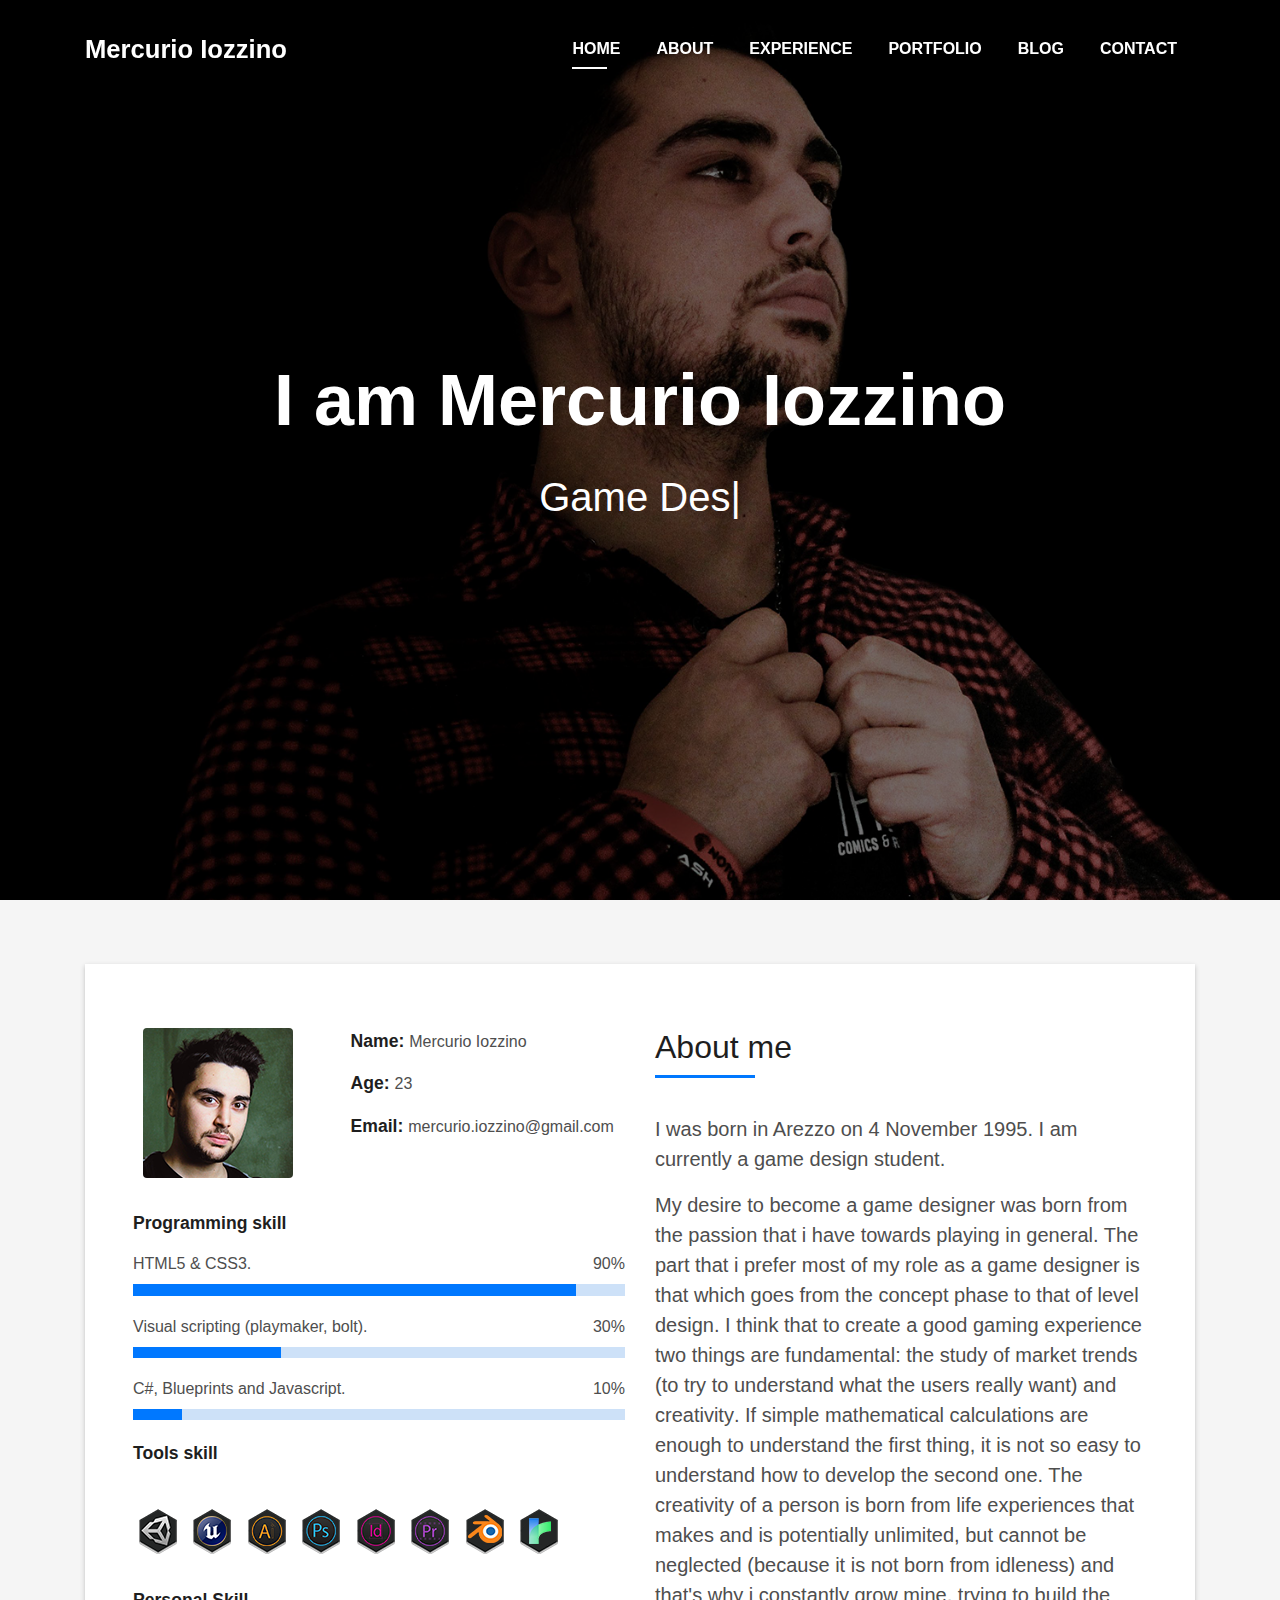
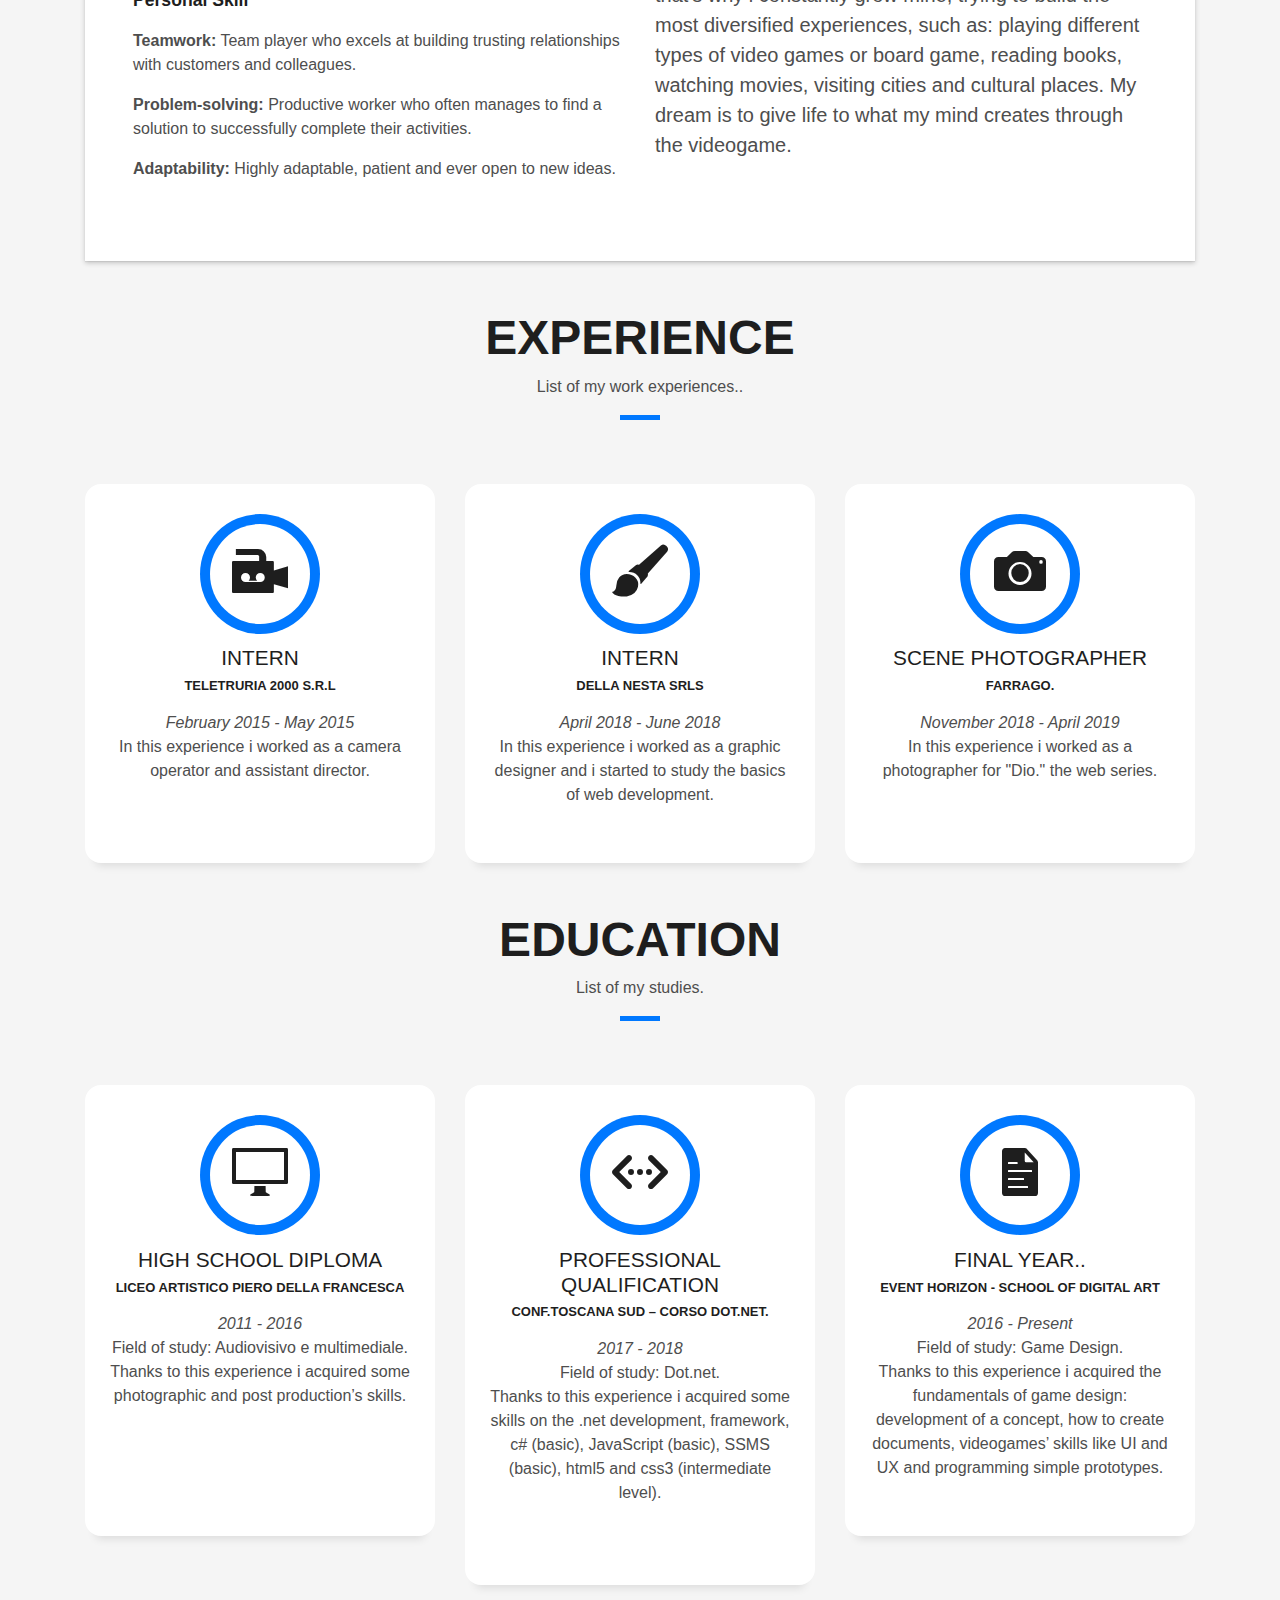
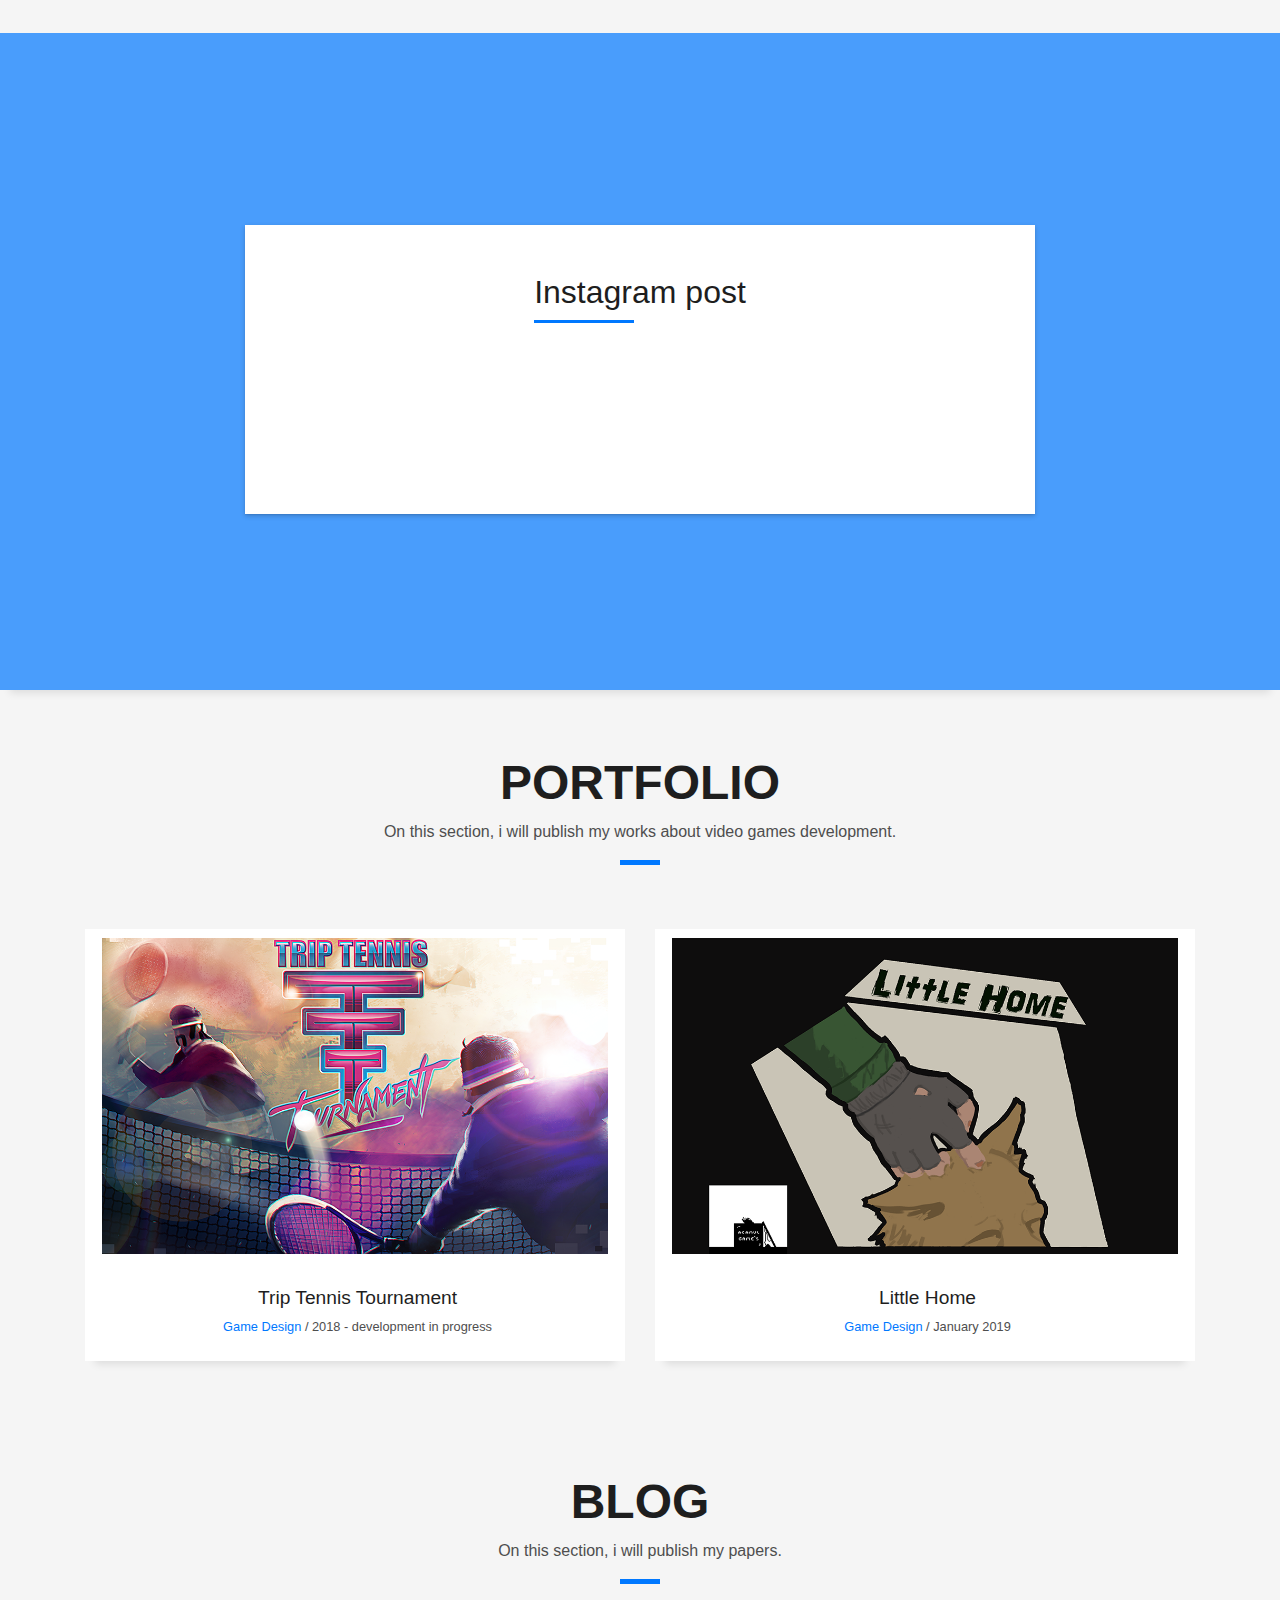
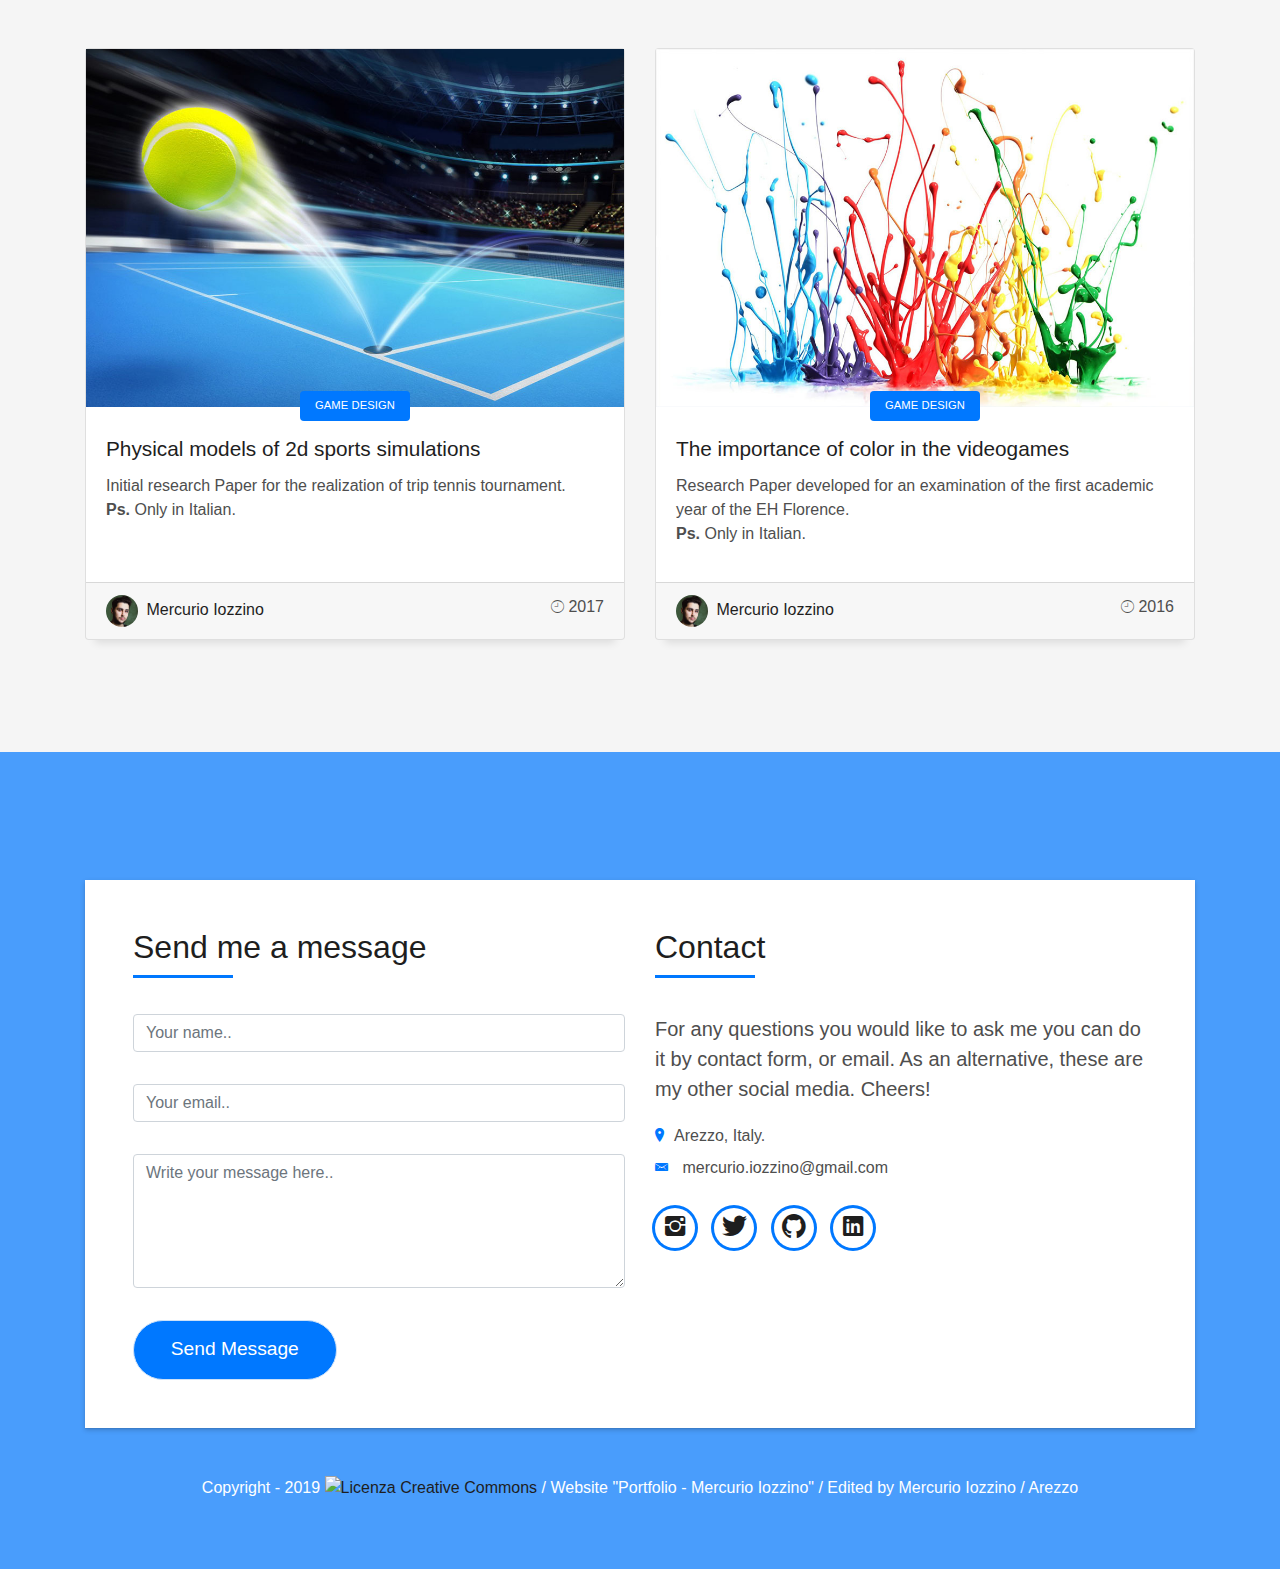
==== commit 5baea4b8: "Update index.html" ====
--- a/index.html
+++ b/index.html
@@ -25,12 +25,6 @@
   <!-- Main Stylesheet File -->
   <link href="css/style.css" rel="stylesheet">
 
-  <!-- =======================================================
-    Theme Name: DevFolio
-    Theme URL: https://bootstrapmade.com/devfolio-bootstrap-portfolio-html-template/
-    Author: BootstrapMade.com
-    License: https://bootstrapmade.com/license/
-  ======================================================= -->
 </head>
 
 <body id="page-top">
@@ -512,7 +506,7 @@
                   <div class="more-info">
 
                     <!-- SnapWidget -->
-                    <iframe src="https://snapwidget.com/embed/681946" class="snapwidget-widget" allowtransparency="true" frameborder="0" scrolling="yes" style="border:none; overflow:hidden; width:600px; height:150px"></iframe>
+                    <iframe src="https://snapwidget.com/embed/681946" class="snapwidget-widget" allowtransparency="true" frameborder="0" scrolling="yes" style="border:none; overflow:hidden; width:300px; height:100px"></iframe>
 
                   </div>
                   </div>
@@ -905,9 +899,45 @@
       <div class="row">
         <div class="col-sm-12">
           <div class="contact-mf">
-            <div id="contact" class="box-shadow-full2">
+            <div id="contact" class="box-shadow-full">
               <div class="row">
-                <div class="col-md-12" text-align="center">
+                <div class="col-md-6">
+                  <div class="title-box-2">
+                    <h5 class="title-left">
+                      Send me a message
+                    </h5>
+                  </div>
+                  <div>
+                      <form action="" method="post" role="form" class="contactForm">
+                      <div id="sendmessage">Your message has been sent. Thank you!</div>
+                      <div id="errormessage"></div>
+                      <div class="row">
+                        <div class="col-md-12 mb-3">
+                          <div class="form-group">
+                            <input type="text" name="name" class="form-control" id="name" placeholder="Your name.." data-rule="minlen:2" data-msg="Please enter at least 2 chars" />
+                            <div class="validation"></div>
+                          </div>
+                        </div>
+                        <div class="col-md-12 mb-3">
+                          <div class="form-group">
+                            <input type="email" class="form-control" name="email" id="email" placeholder="Your email.." data-rule="email" data-msg="Please enter a valid email.." />
+                            <div class="validation"></div>
+                          </div>
+                        </div>
+			 <div class="col-md-12 mb-3">
+                          <div class="form-group">
+                            <textarea class="form-control" name="message" rows="5" data-rule="required" data-msg="Please write something.." placeholder="Write your message here.."></textarea>
+                            <div class="validation"></div>
+                          </div>
+                        </div>
+                        <div class="col-md-12">
+                          <button type="submit" class="button button-a button-big button-rouded">Send Message</button>
+                        </div>
+                      </div>
+                    </form>
+                  </div>
+                </div>
+                <div class="col-md-6">
                   <div class="title-box-2 pt-4 pt-md-0">
                     <h5 class="title-left">
                       Contact
@@ -915,7 +945,7 @@
                   </div>
                   <div class="more-info">
                     <p class="lead">
-                      For any questions you would like to ask me you can do it by email. As an alternative, these are my other social media. Cheers!
+                      For any questions you would like to ask me you can do it by contact form, or email. As an alternative, these are my other social media. Cheers!
                     </p>
                     <ul class="list-ico">
                       <li><span class="ion-ios-location"></span>Arezzo, Italy.</li>
@@ -942,16 +972,7 @@
         <div class="row">
           <div class="col-sm-12">
             <div class="copyright-box">
-              <p class="copyright">&copy; Copyright <strong>DevFolio</strong>. All Rights Reserved</p>
-              <div class="credits">
-                <!--
-                  All the links in the footer should remain intact.
-                  You can delete the links only if you purchased the pro version.
-                  Licensing information: https://bootstrapmade.com/license/
-                  Purchase the pro version with working PHP/AJAX contact form: https://bootstrapmade.com/buy/?theme=DevFolio
-                -->
-                Designed by <a href="https://bootstrapmade.com/">BootstrapMade</a>
-              </div>
+              <p class="copyright" >Copyright - 2019 <a rel="license" href="http://creativecommons.org/licenses/by-nc-sa/4.0/"><img alt="Licenza Creative Commons" style="border-width:0" src="https://i.creativecommons.org/l/by-nc-sa/4.0/88x31.png" /></a> / Website "Portfolio - Mercurio Iozzino" / Edited by  Mercurio Iozzino / Arezzo</p>
             </div>
           </div>
         </div>
@@ -959,7 +980,6 @@
     </footer>
   </section>
   <!--/ Section Contact-footer End /-->
-
 
 
 
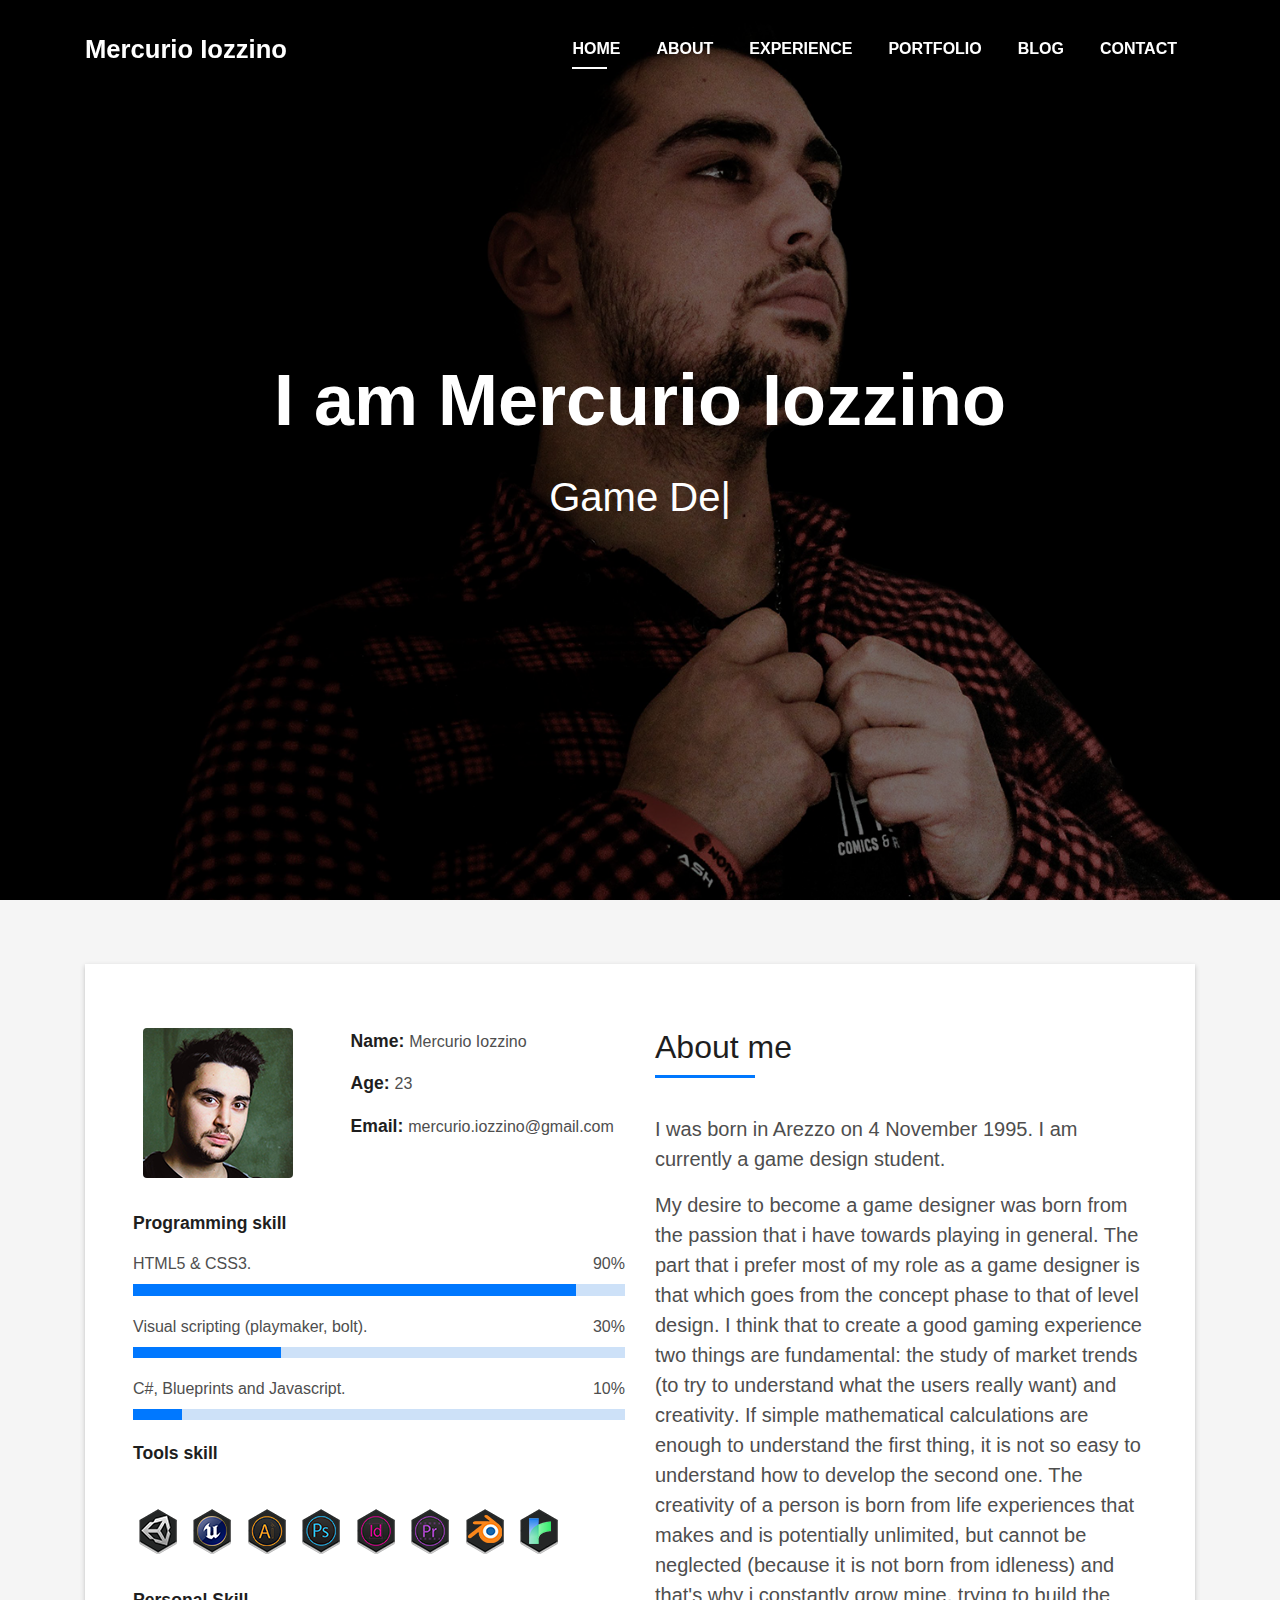
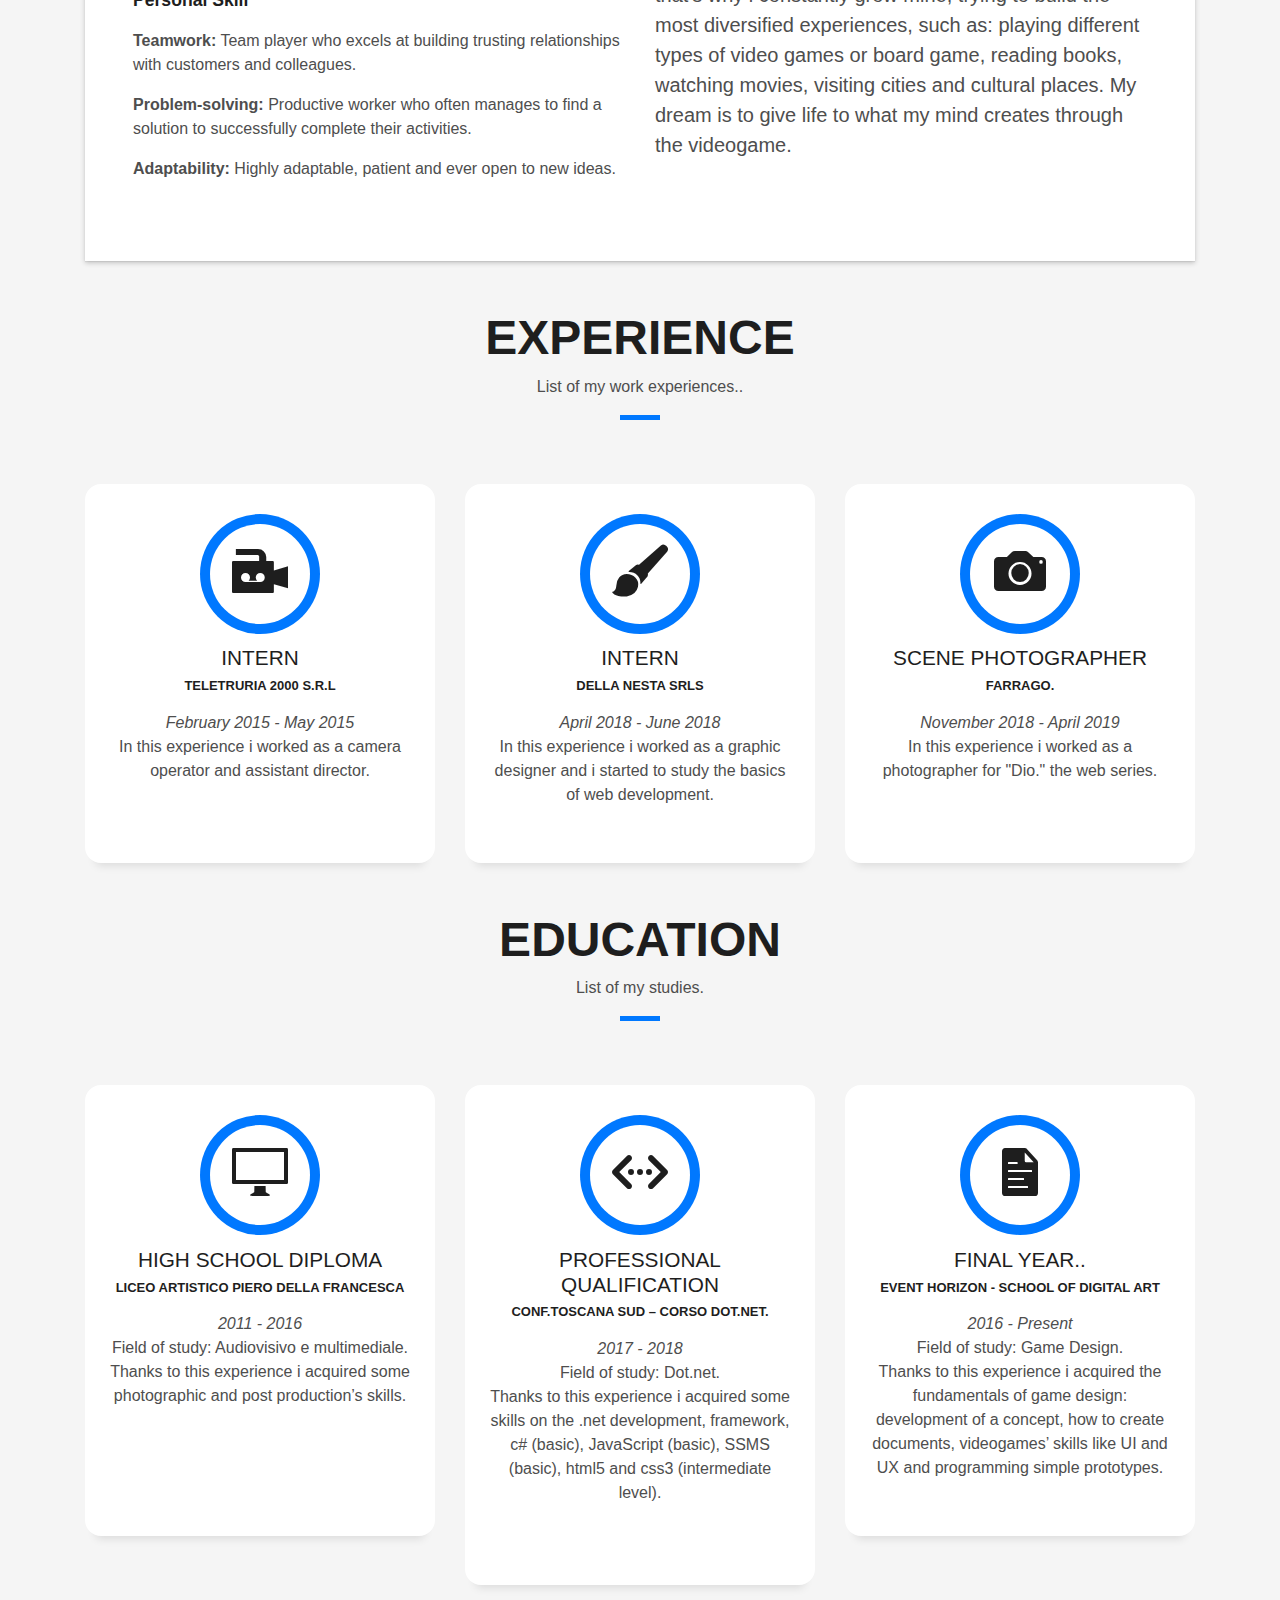
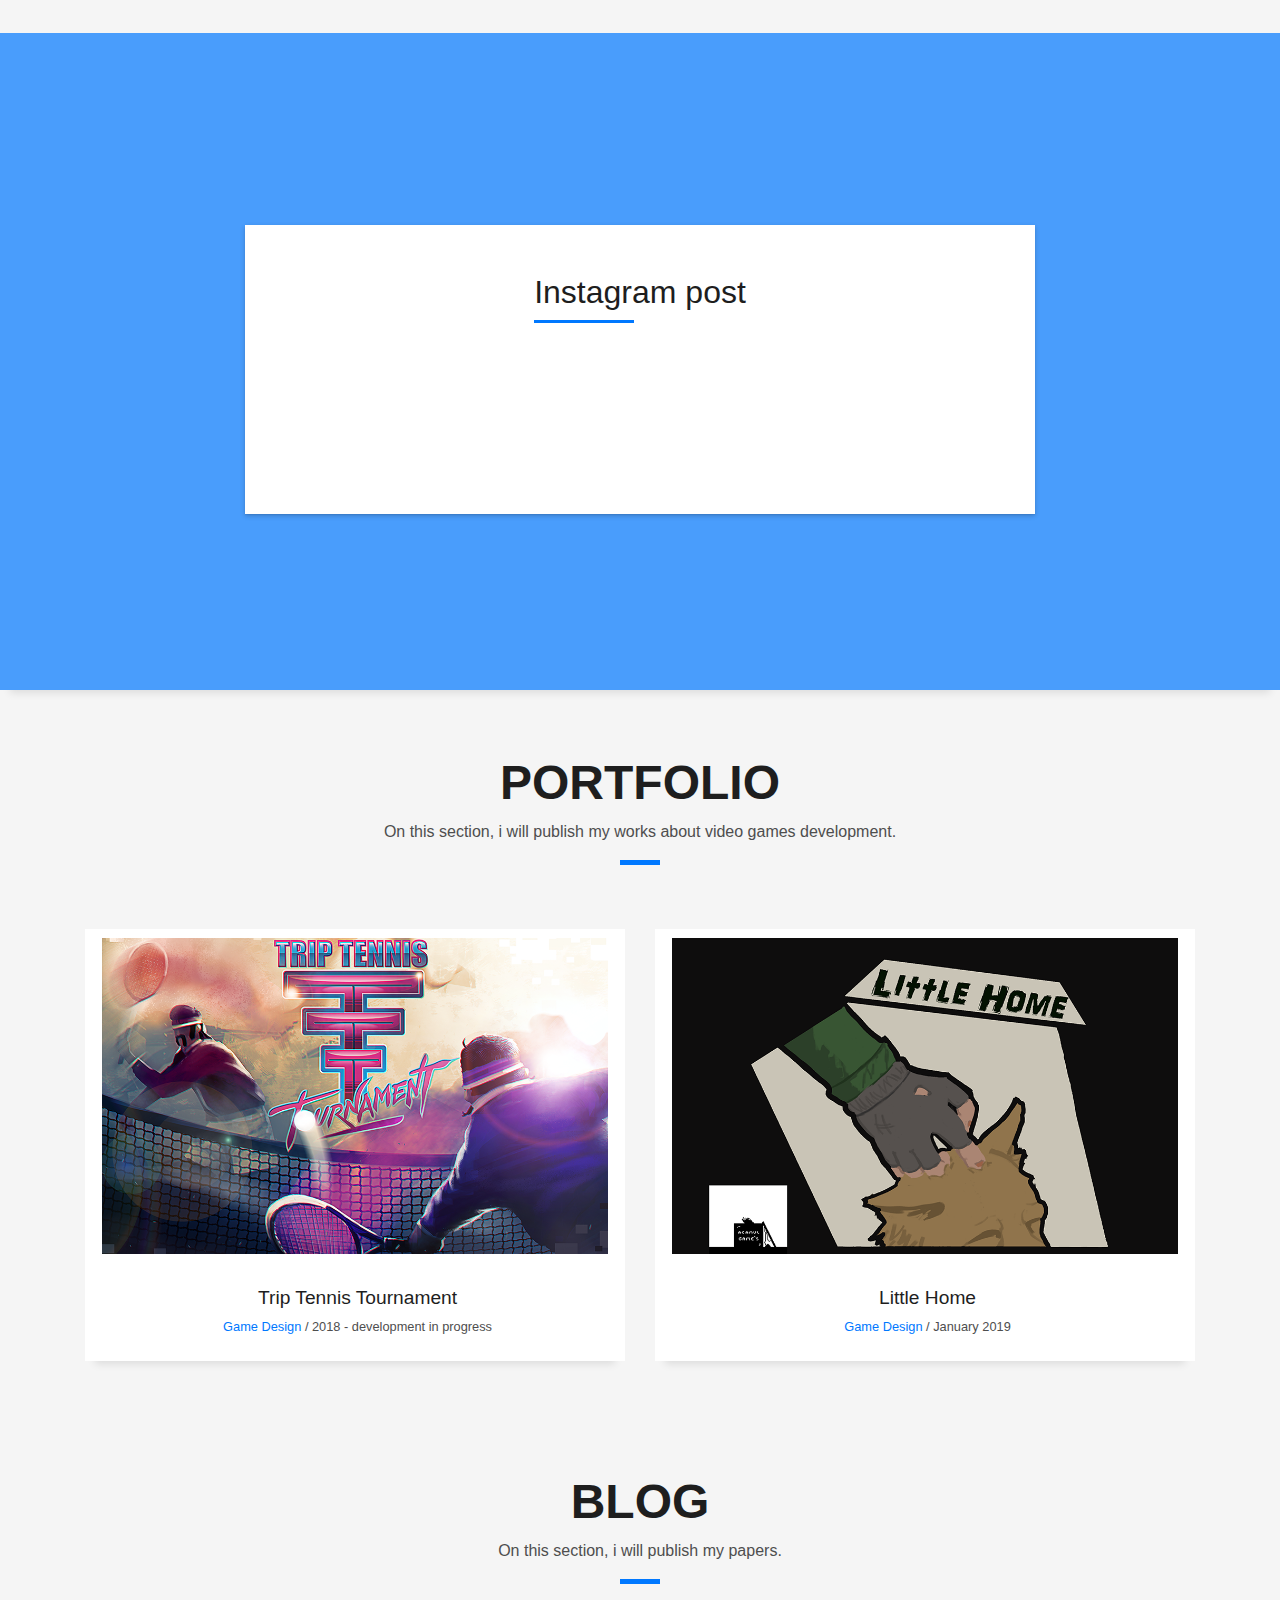
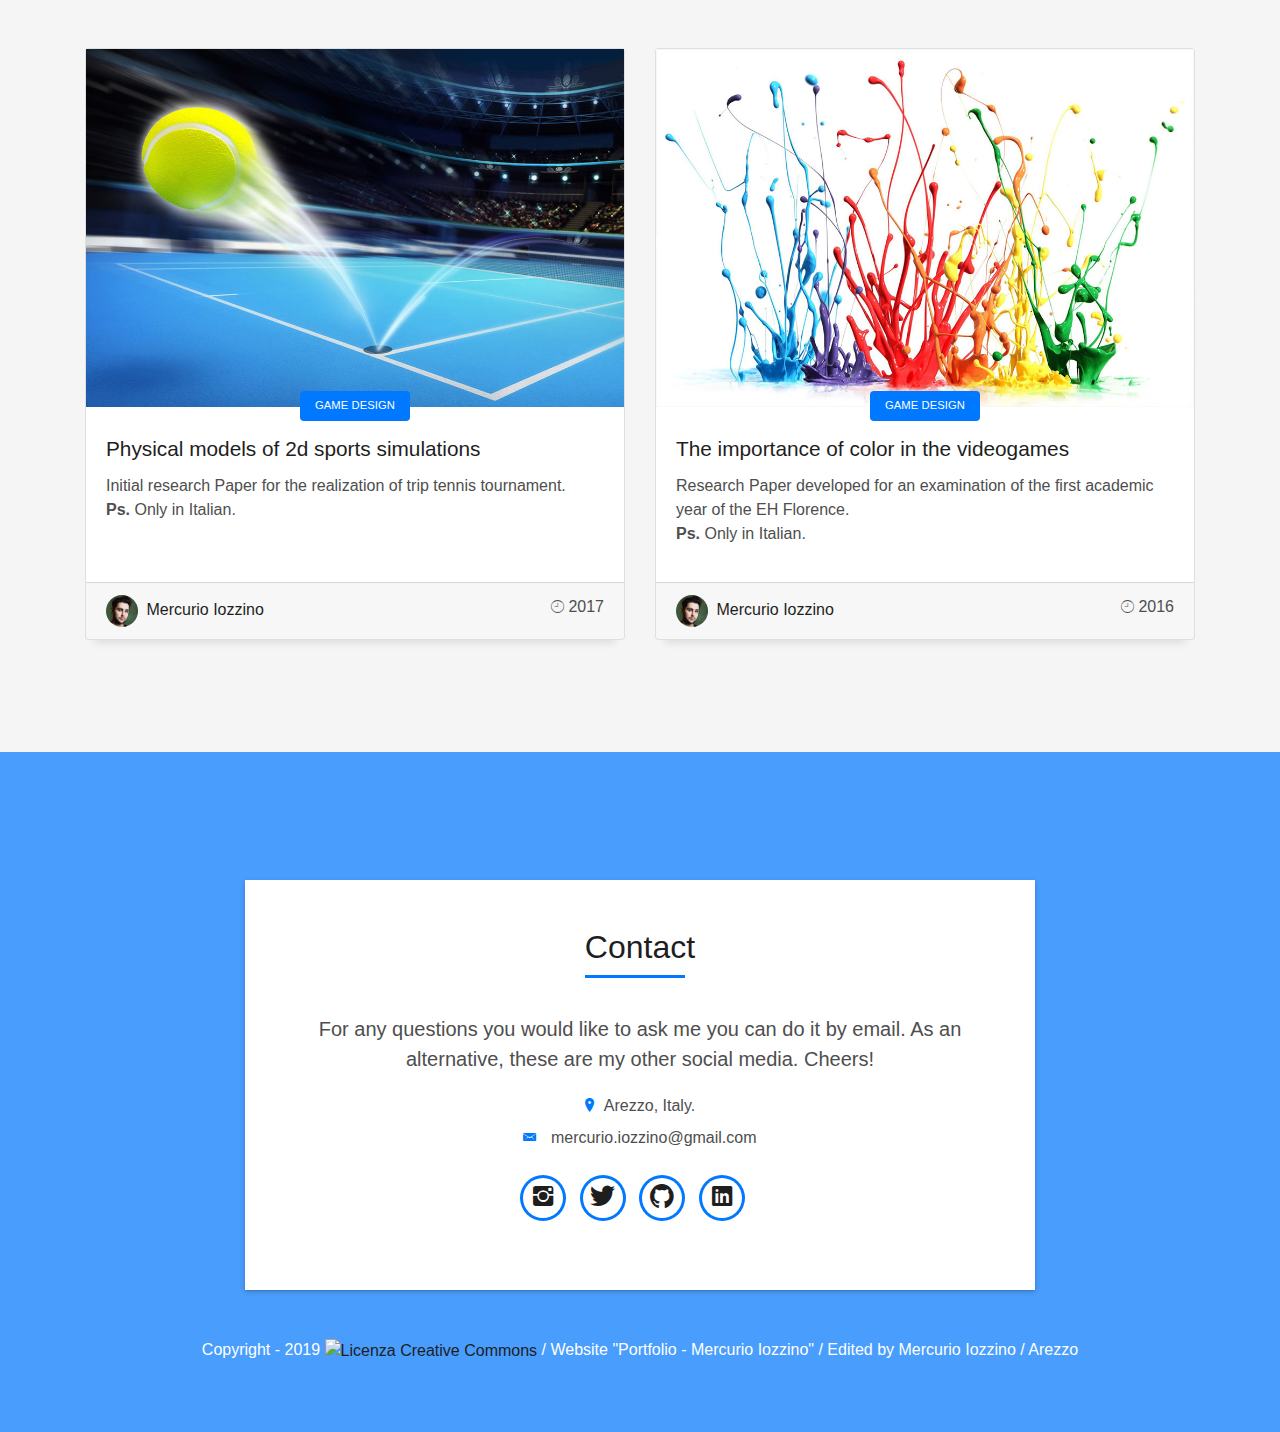
==== commit 9977b8ef: "Update index.html" ====
--- a/index.html
+++ b/index.html
@@ -2,7 +2,7 @@
 <html lang="en">
 <head>
   <meta charset="utf-8">
-  <title>Sito Web Mercurio</title>
+  <title>Mercurio Iozzino Homepage</title>
   <meta content="width=device-width, initial-scale=1.0" name="viewport">
   <meta content="" name="keywords">
   <meta content="" name="description">
@@ -891,53 +891,16 @@
 
 
 
-
-  <!--/ Section Contact-Footer Star /-->
+  <!--/ Section Contact-Footer Start /-->
   <section class="paralax-mf footer-paralax bg-image sect-mt4 route" style="background-image: url(img/overlay-bg2.jpg)">
     <div class="overlay-mf"></div>
     <div class="container">
       <div class="row">
         <div class="col-sm-12">
           <div class="contact-mf">
-            <div id="contact" class="box-shadow-full">
+            <div id="contact" class="box-shadow-full2">
               <div class="row">
-                <div class="col-md-6">
-                  <div class="title-box-2">
-                    <h5 class="title-left">
-                      Send me a message
-                    </h5>
-                  </div>
-                  <div>
-                      <form action="" method="post" role="form" class="contactForm">
-                      <div id="sendmessage">Your message has been sent. Thank you!</div>
-                      <div id="errormessage"></div>
-                      <div class="row">
-                        <div class="col-md-12 mb-3">
-                          <div class="form-group">
-                            <input type="text" name="name" class="form-control" id="name" placeholder="Your name.." data-rule="minlen:2" data-msg="Please enter at least 2 chars" />
-                            <div class="validation"></div>
-                          </div>
-                        </div>
-                        <div class="col-md-12 mb-3">
-                          <div class="form-group">
-                            <input type="email" class="form-control" name="email" id="email" placeholder="Your email.." data-rule="email" data-msg="Please enter a valid email.." />
-                            <div class="validation"></div>
-                          </div>
-                        </div>
-			 <div class="col-md-12 mb-3">
-                          <div class="form-group">
-                            <textarea class="form-control" name="message" rows="5" data-rule="required" data-msg="Please write something.." placeholder="Write your message here.."></textarea>
-                            <div class="validation"></div>
-                          </div>
-                        </div>
-                        <div class="col-md-12">
-                          <button type="submit" class="button button-a button-big button-rouded">Send Message</button>
-                        </div>
-                      </div>
-                    </form>
-                  </div>
-                </div>
-                <div class="col-md-6">
+                <div class="col-md-12" text-align="center">
                   <div class="title-box-2 pt-4 pt-md-0">
                     <h5 class="title-left">
                       Contact
@@ -945,7 +908,7 @@
                   </div>
                   <div class="more-info">
                     <p class="lead">
-                      For any questions you would like to ask me you can do it by contact form, or email. As an alternative, these are my other social media. Cheers!
+                      For any questions you would like to ask me you can do it by email. As an alternative, these are my other social media. Cheers!
                     </p>
                     <ul class="list-ico">
                       <li><span class="ion-ios-location"></span>Arezzo, Italy.</li>
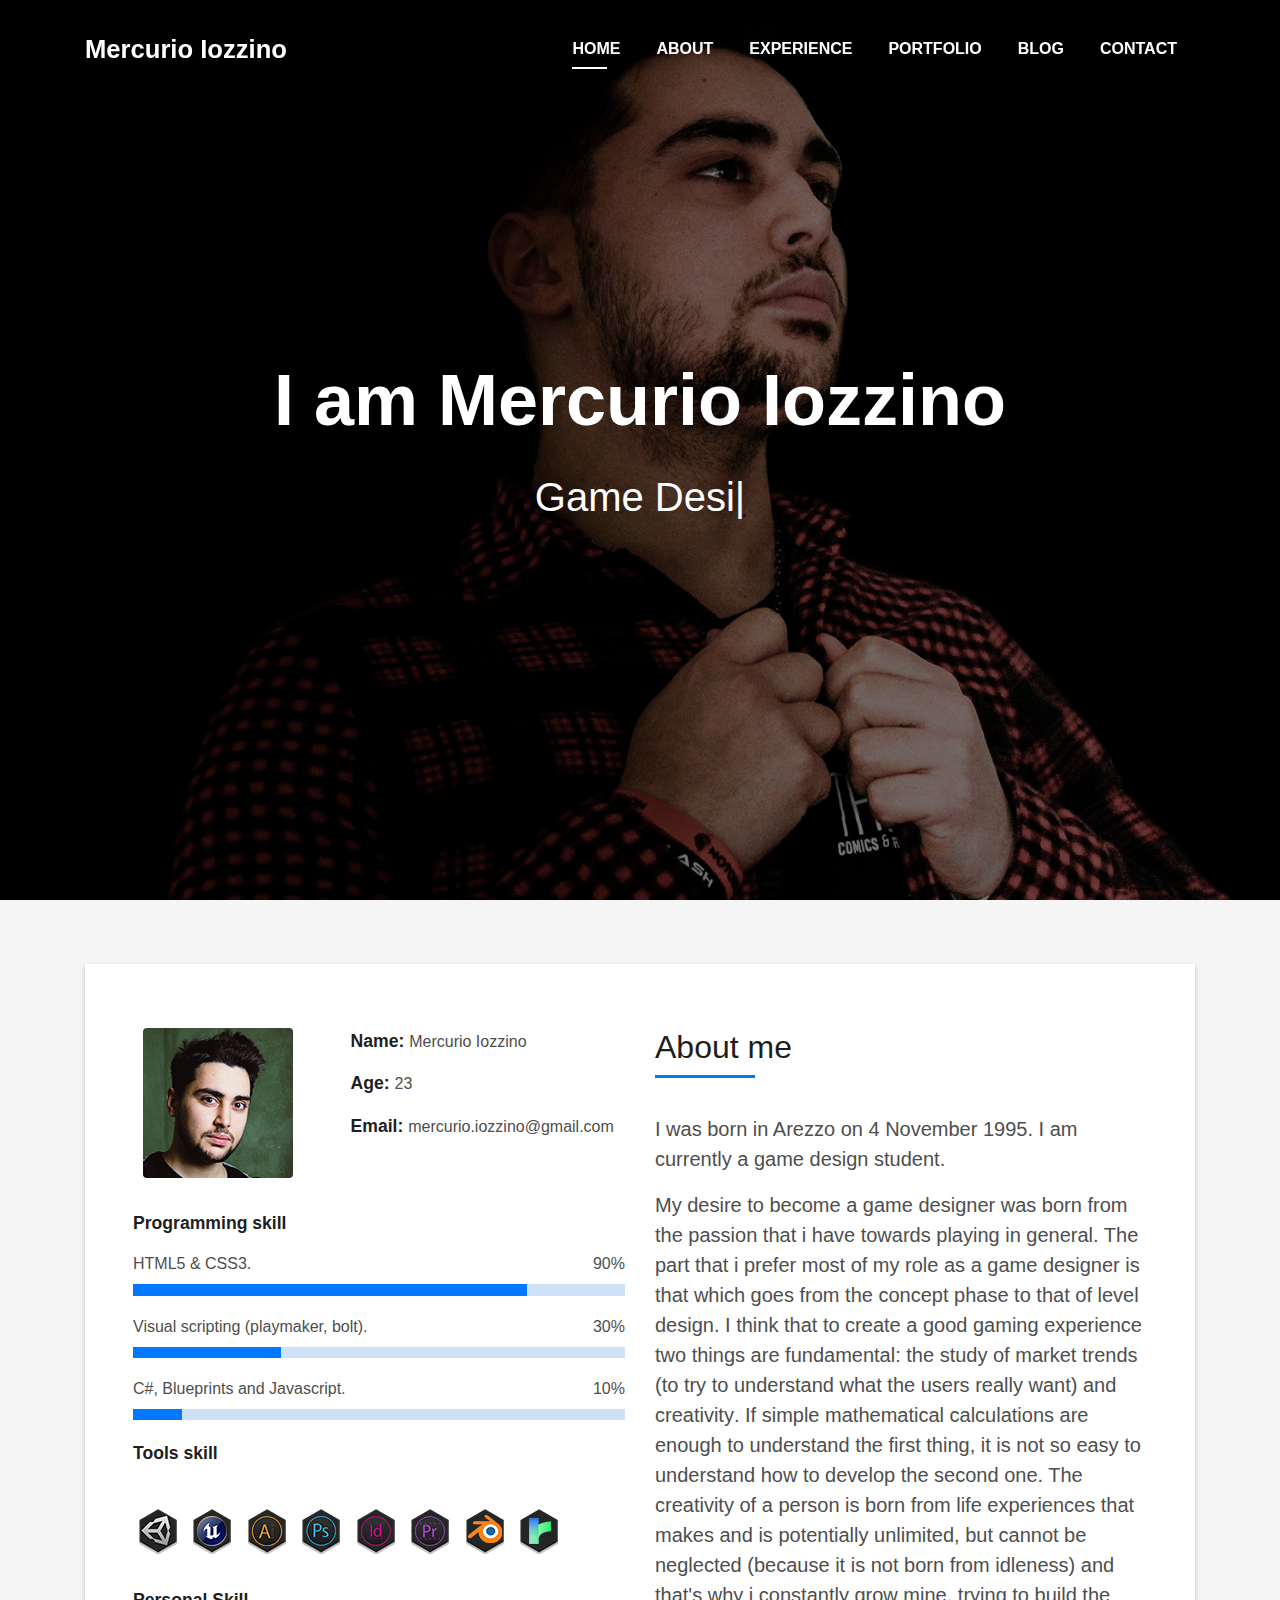
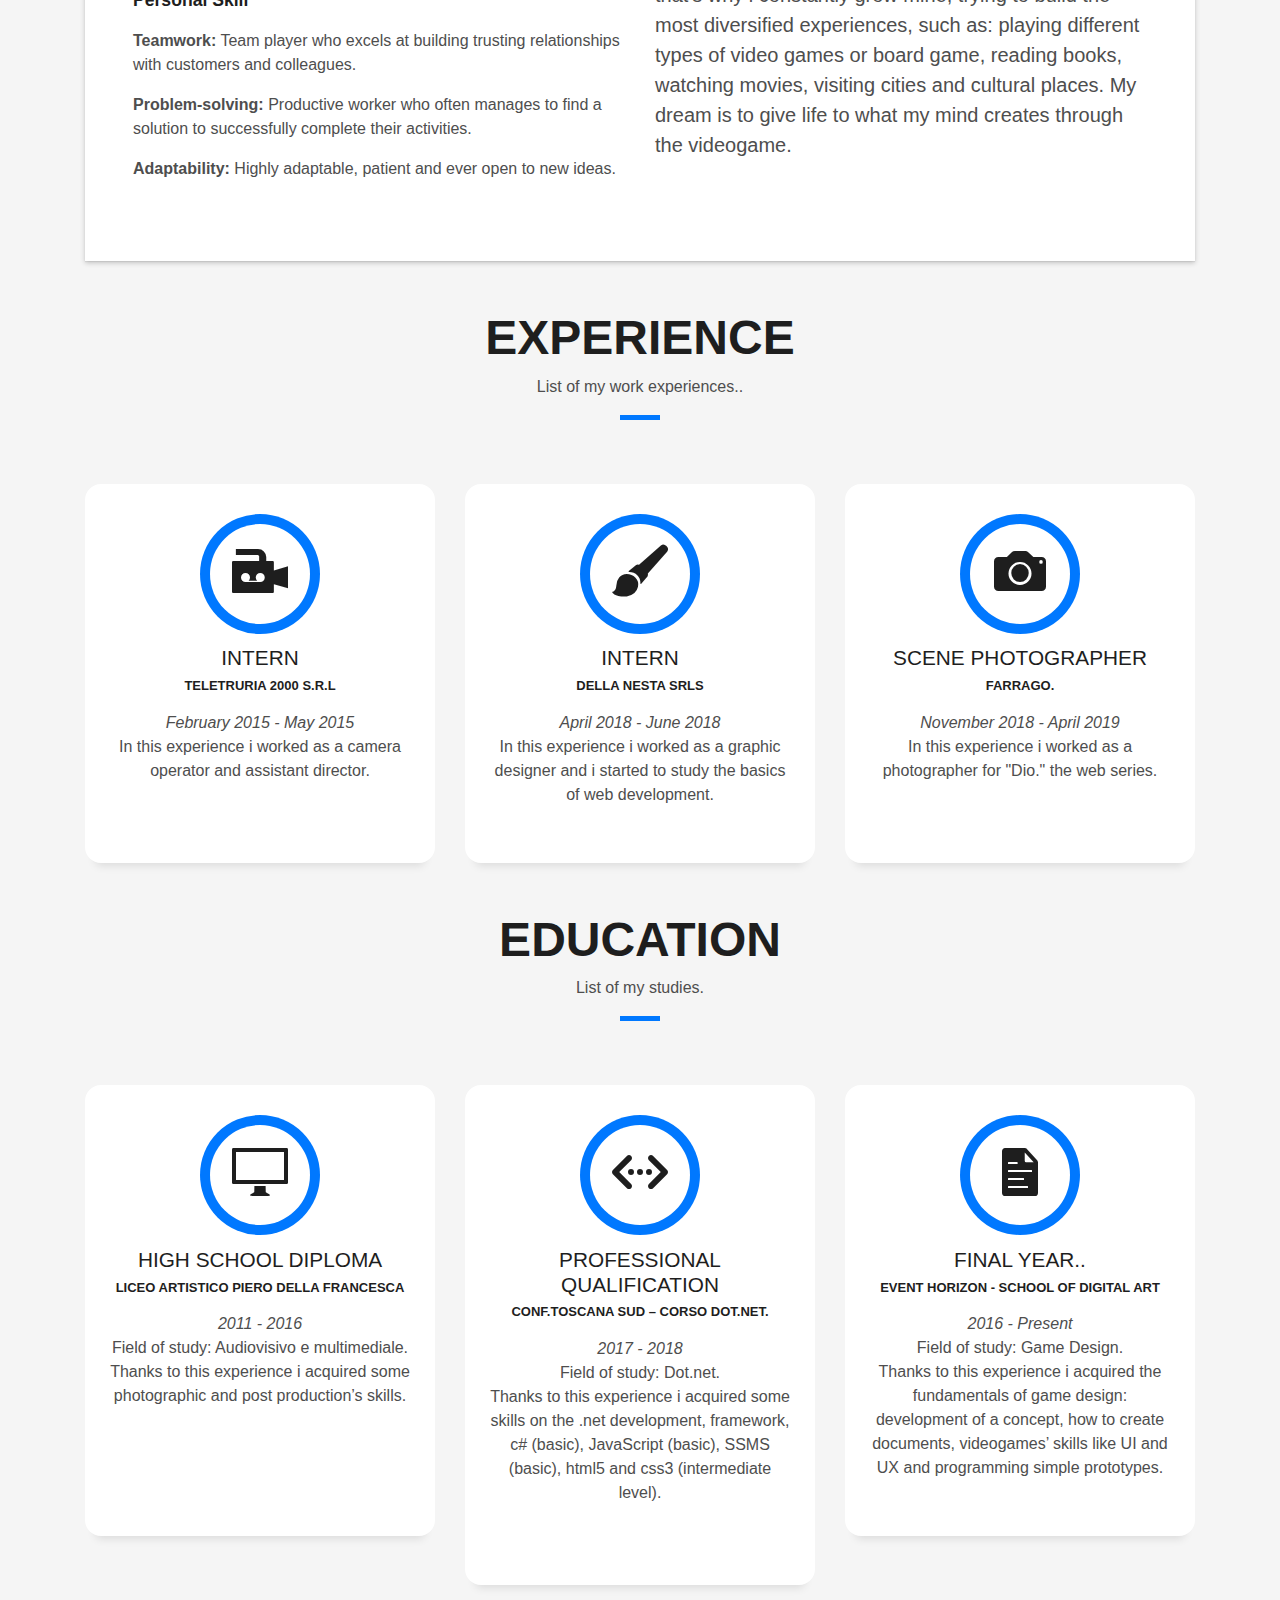
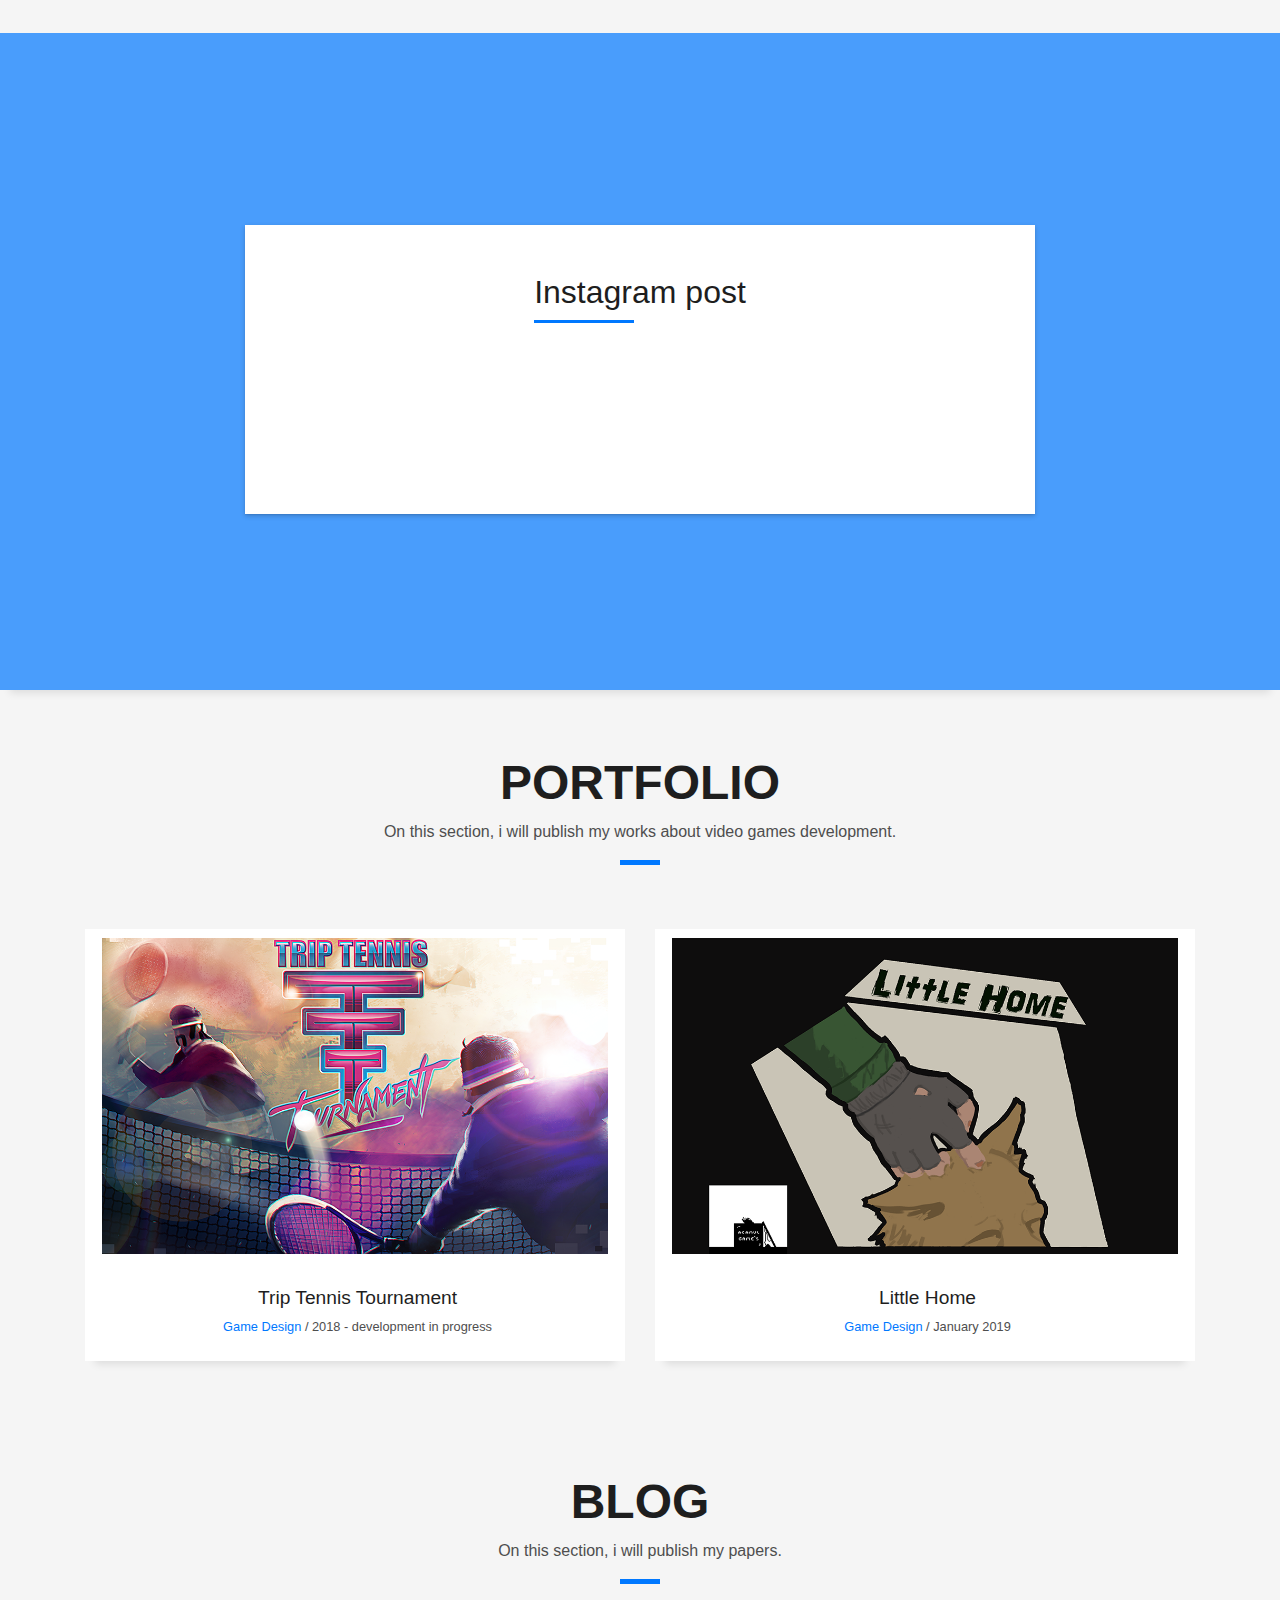
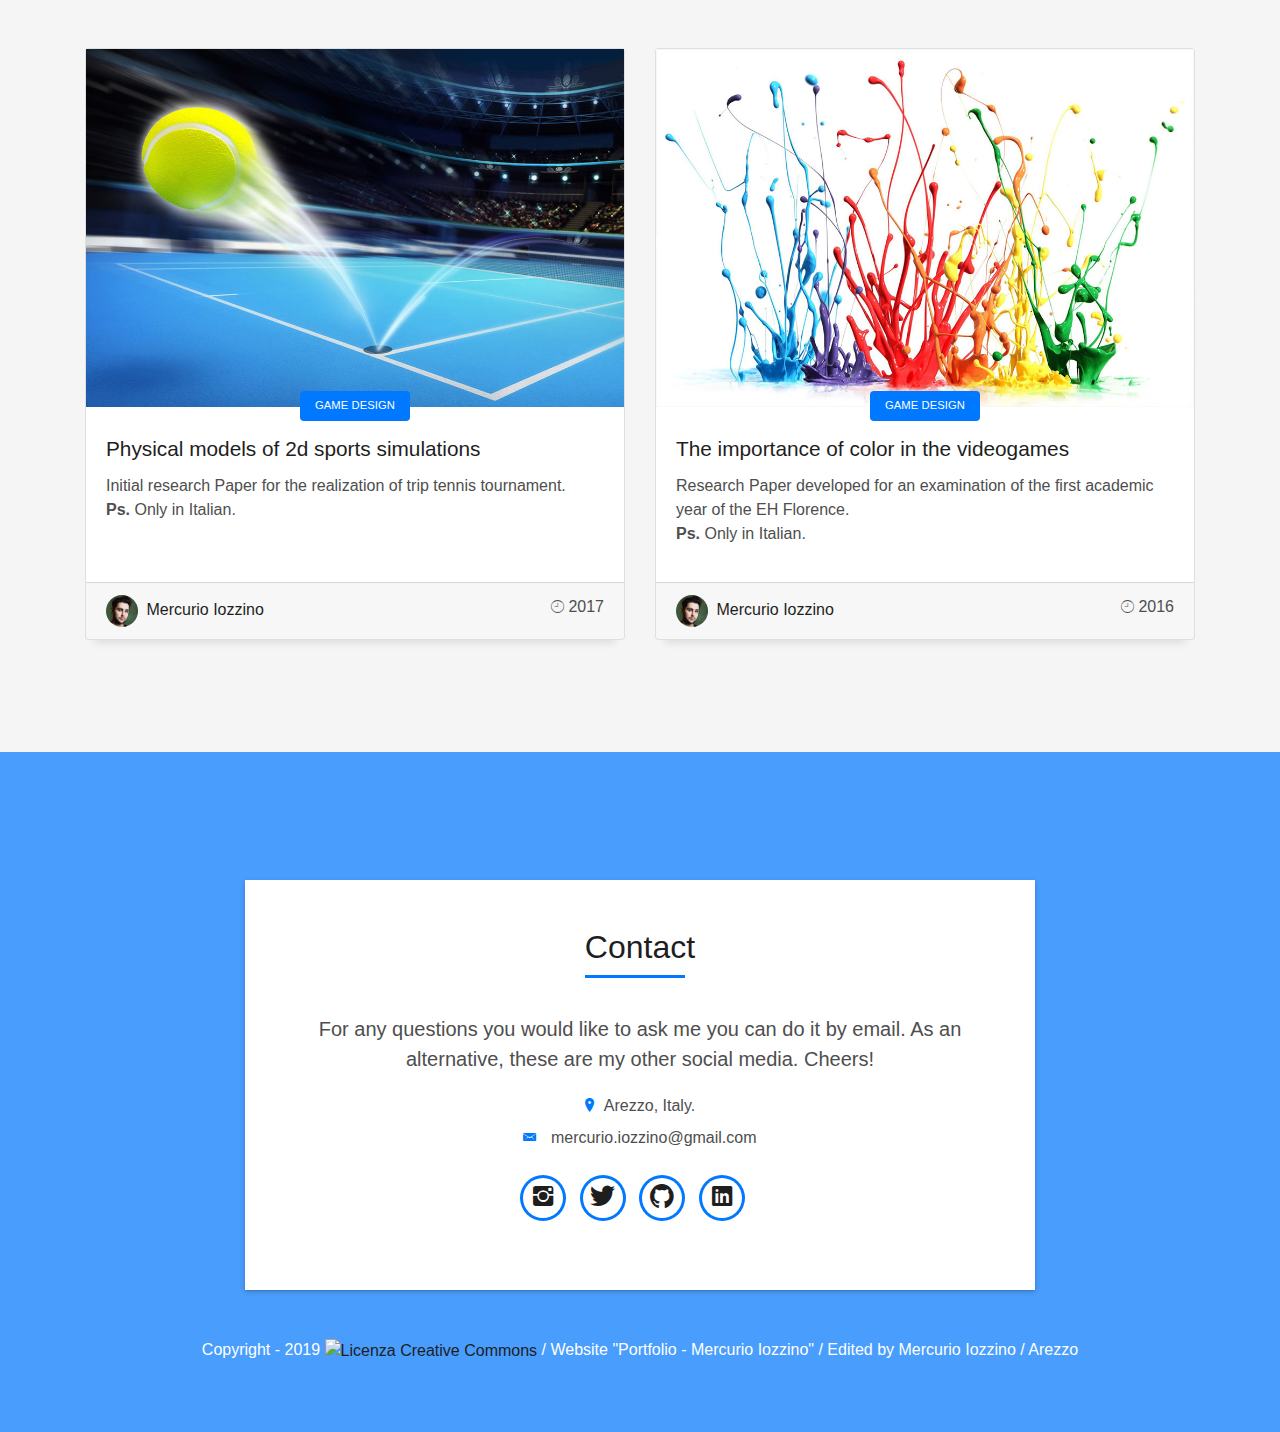
==== commit 857d4919: "Update index.html" ====
--- a/index.html
+++ b/index.html
@@ -101,10 +101,10 @@
     <div class="intro-content display-table">
       <div class="table-cell">
         <div class="container">
-          <!--<p class="display-6 color-d">Hello, world!</p>-->
+          
           <h1 class="intro-title mb-4">I am Mercurio Iozzino</h1>
           <p class="intro-subtitle"><span class="text-slider-items">Game Designer, Graphic Designer, Photographer, Front-end web developer</span><strong class="text-slider"></strong></p>
-          <!-- <p class="pt-3"><a class="btn btn-primary btn js-scroll px-4" href="#about" role="button">Learn More</a></p> -->
+          
         </div>
       </div>
     </div>
@@ -166,7 +166,7 @@
                   <p class="title-s">Programming skill</p>
                   <span>HTML5 & CSS3.</span> <span class="pull-right">90%</span>
                   <div class="progress">
-                    <div class="progress-bar" role="progressbar" style="width: 90%;" aria-valuenow="85" aria-valuemin="0"
+                    <div class="progress-bar" role="progressbar" style="width: 80%;" aria-valuenow="85" aria-valuemin="0"
                       aria-valuemax="100"></div>
                   </div>
                   <span>Visual scripting (playmaker, bolt).</span> <span class="pull-right">30%</span>
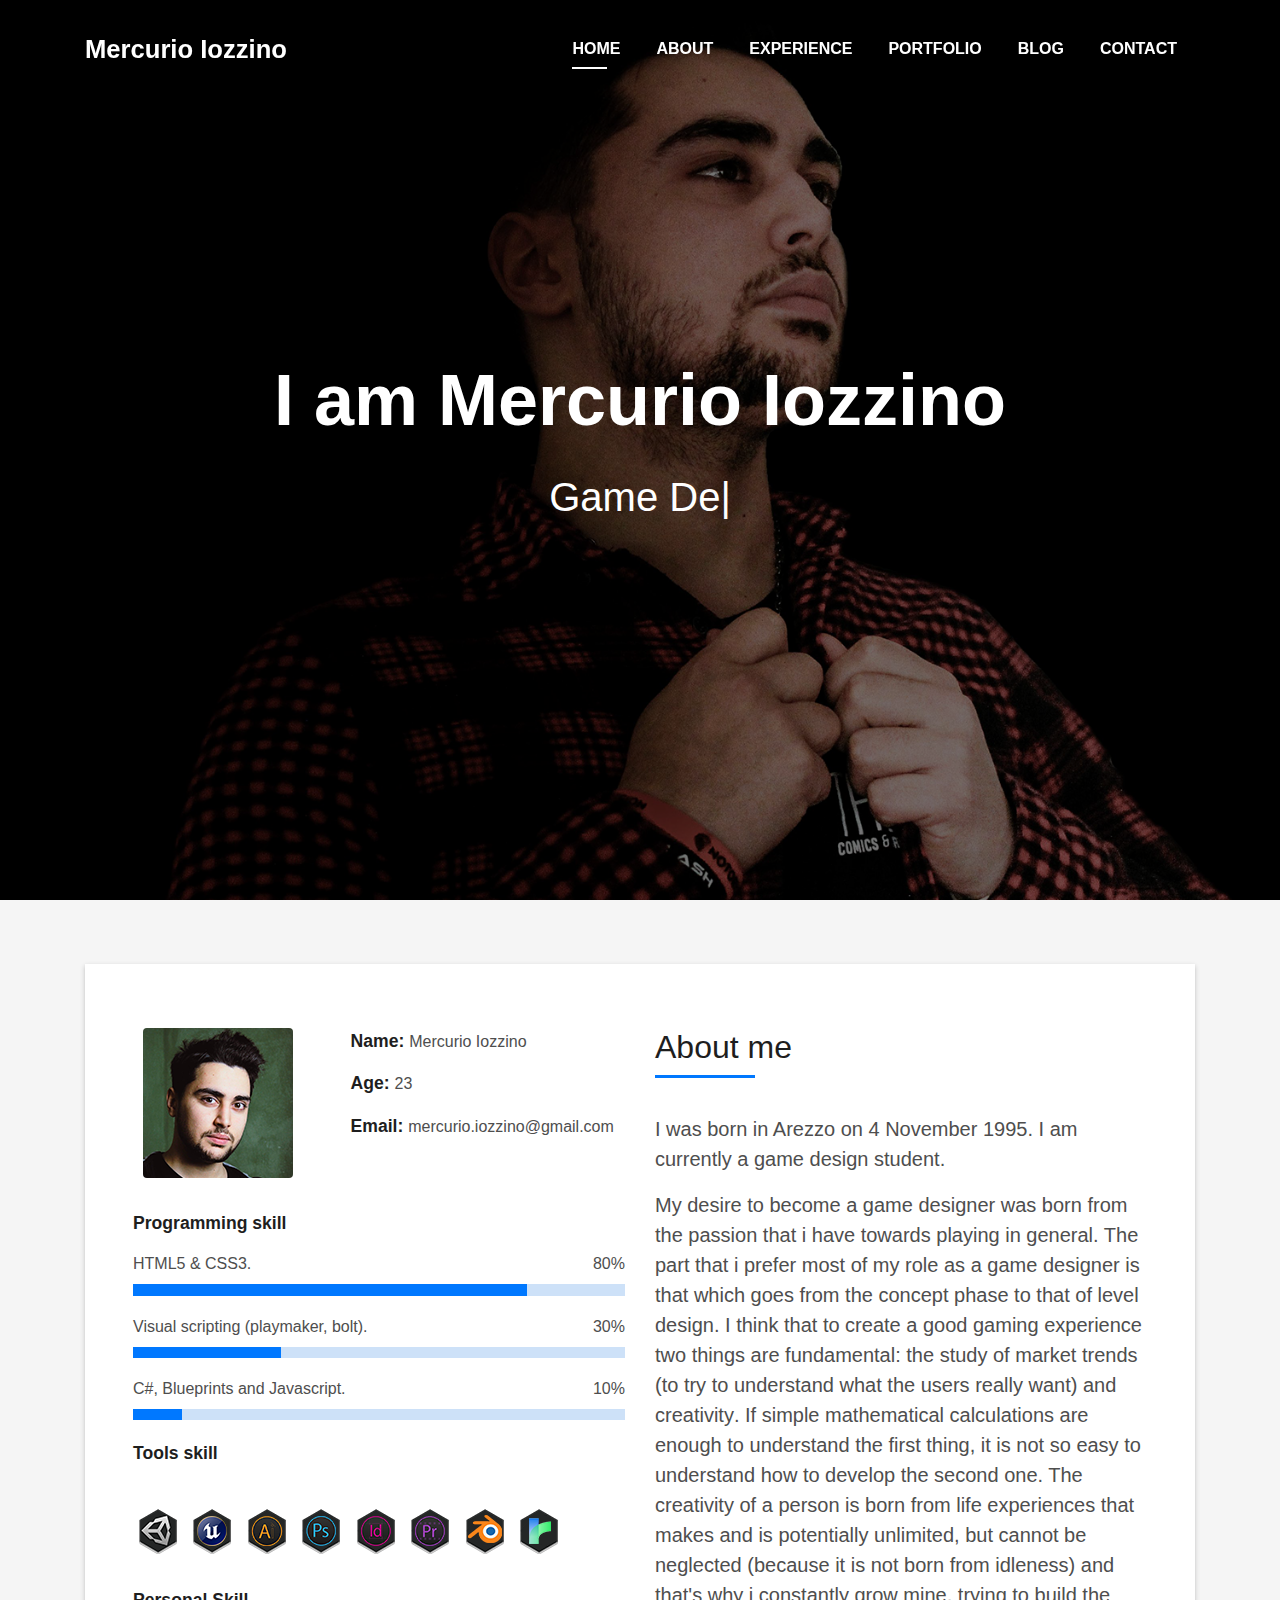
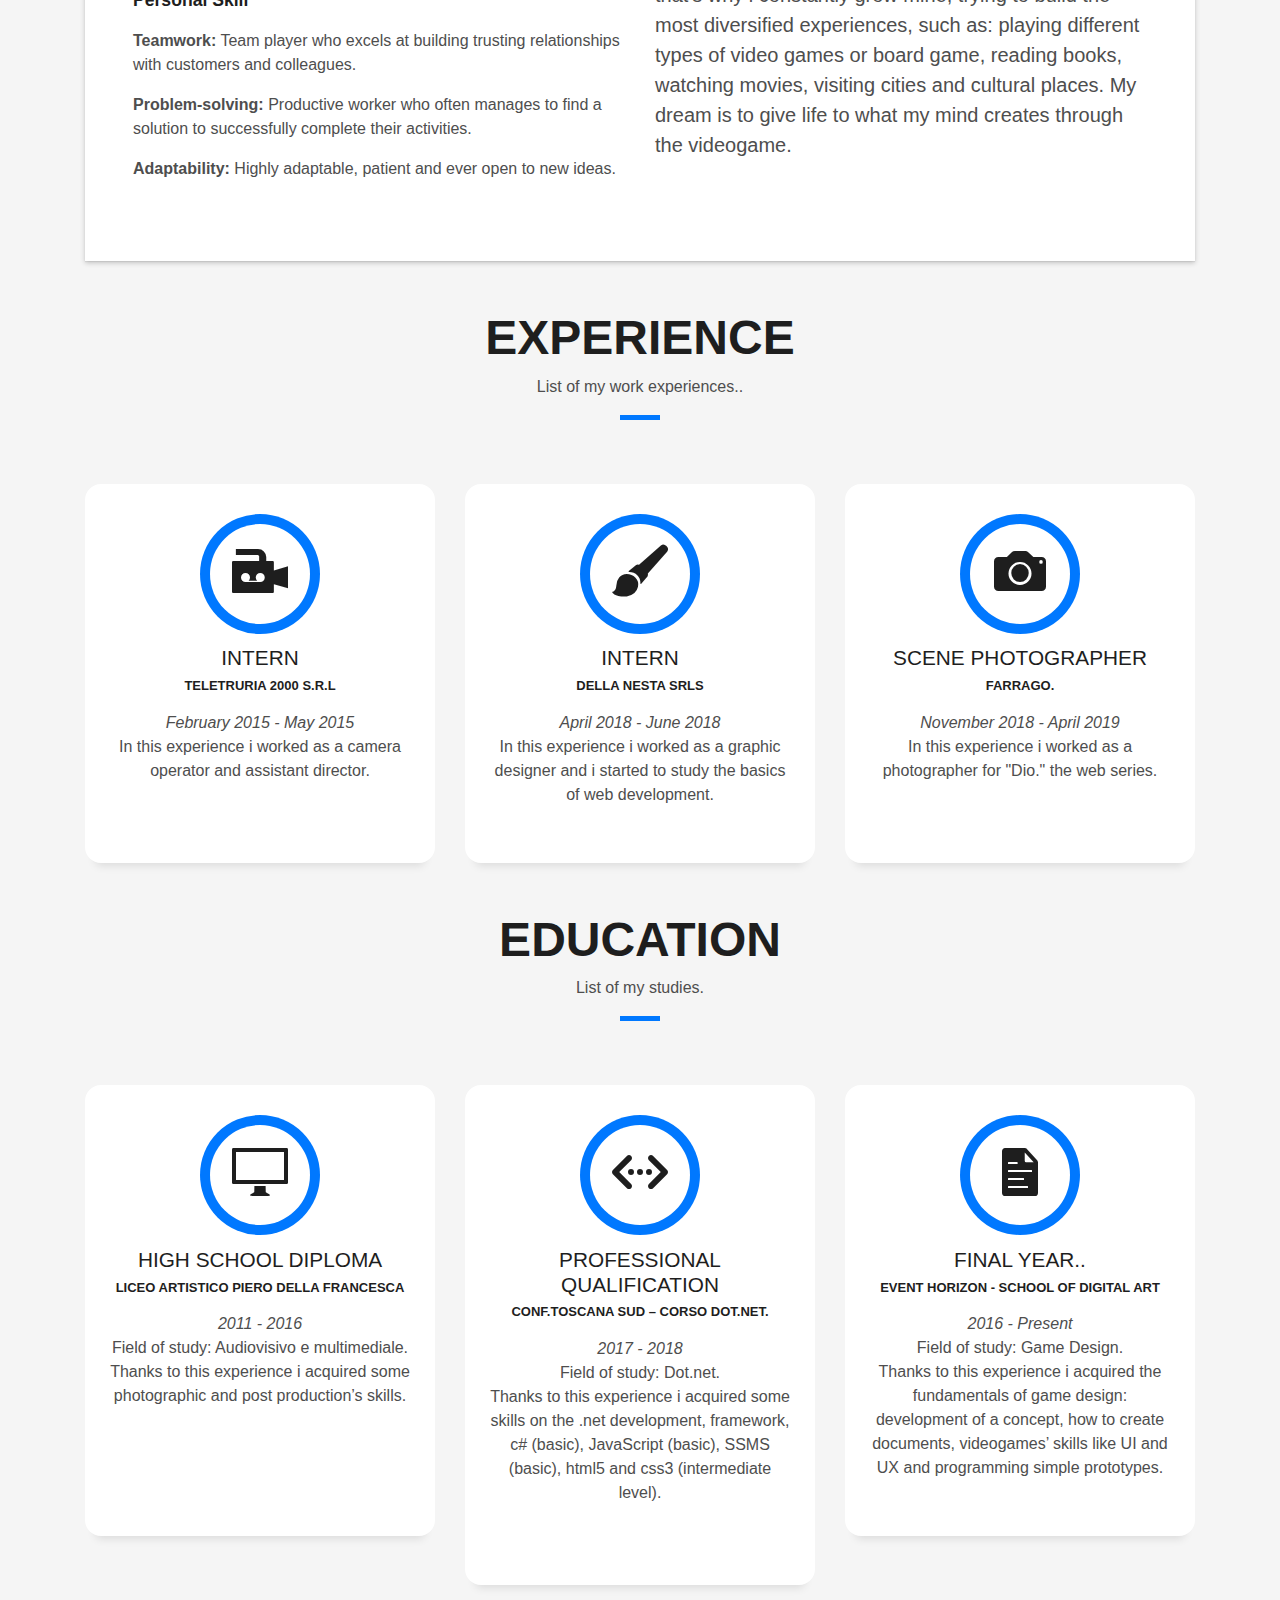
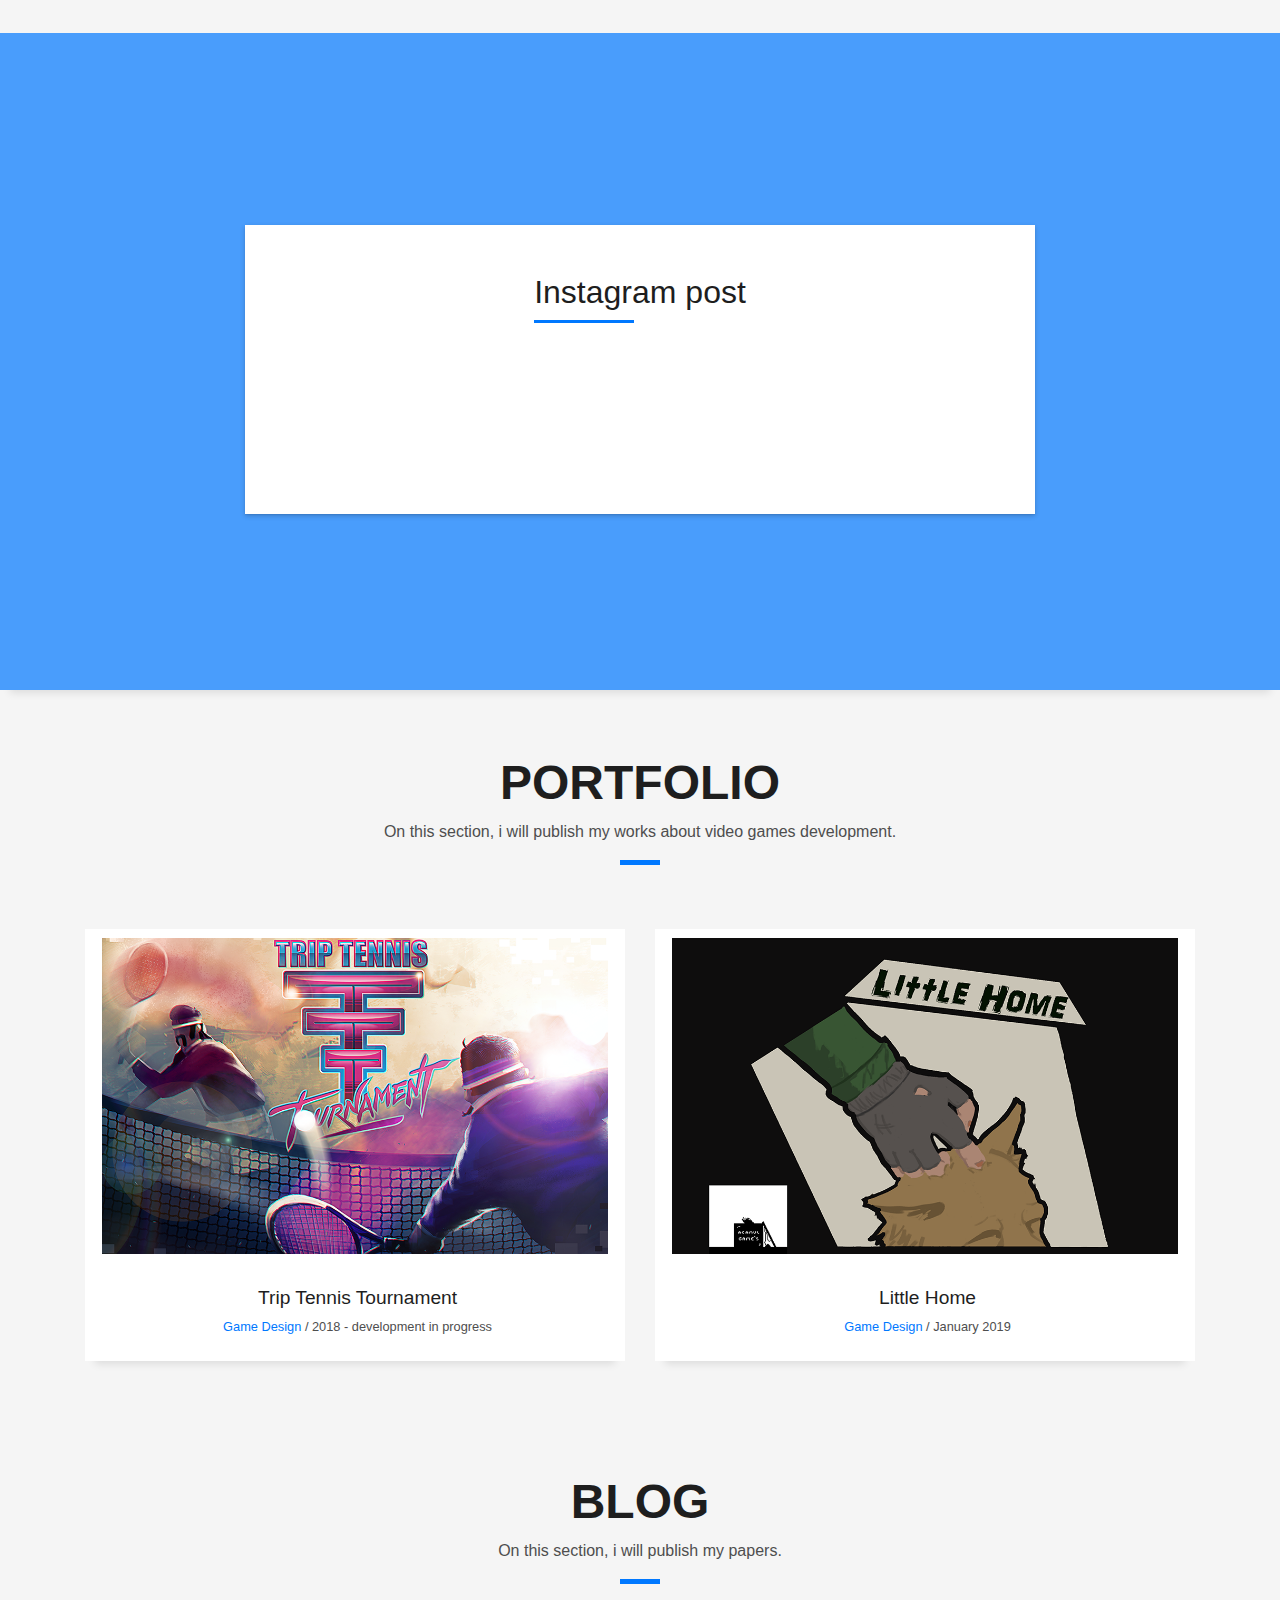
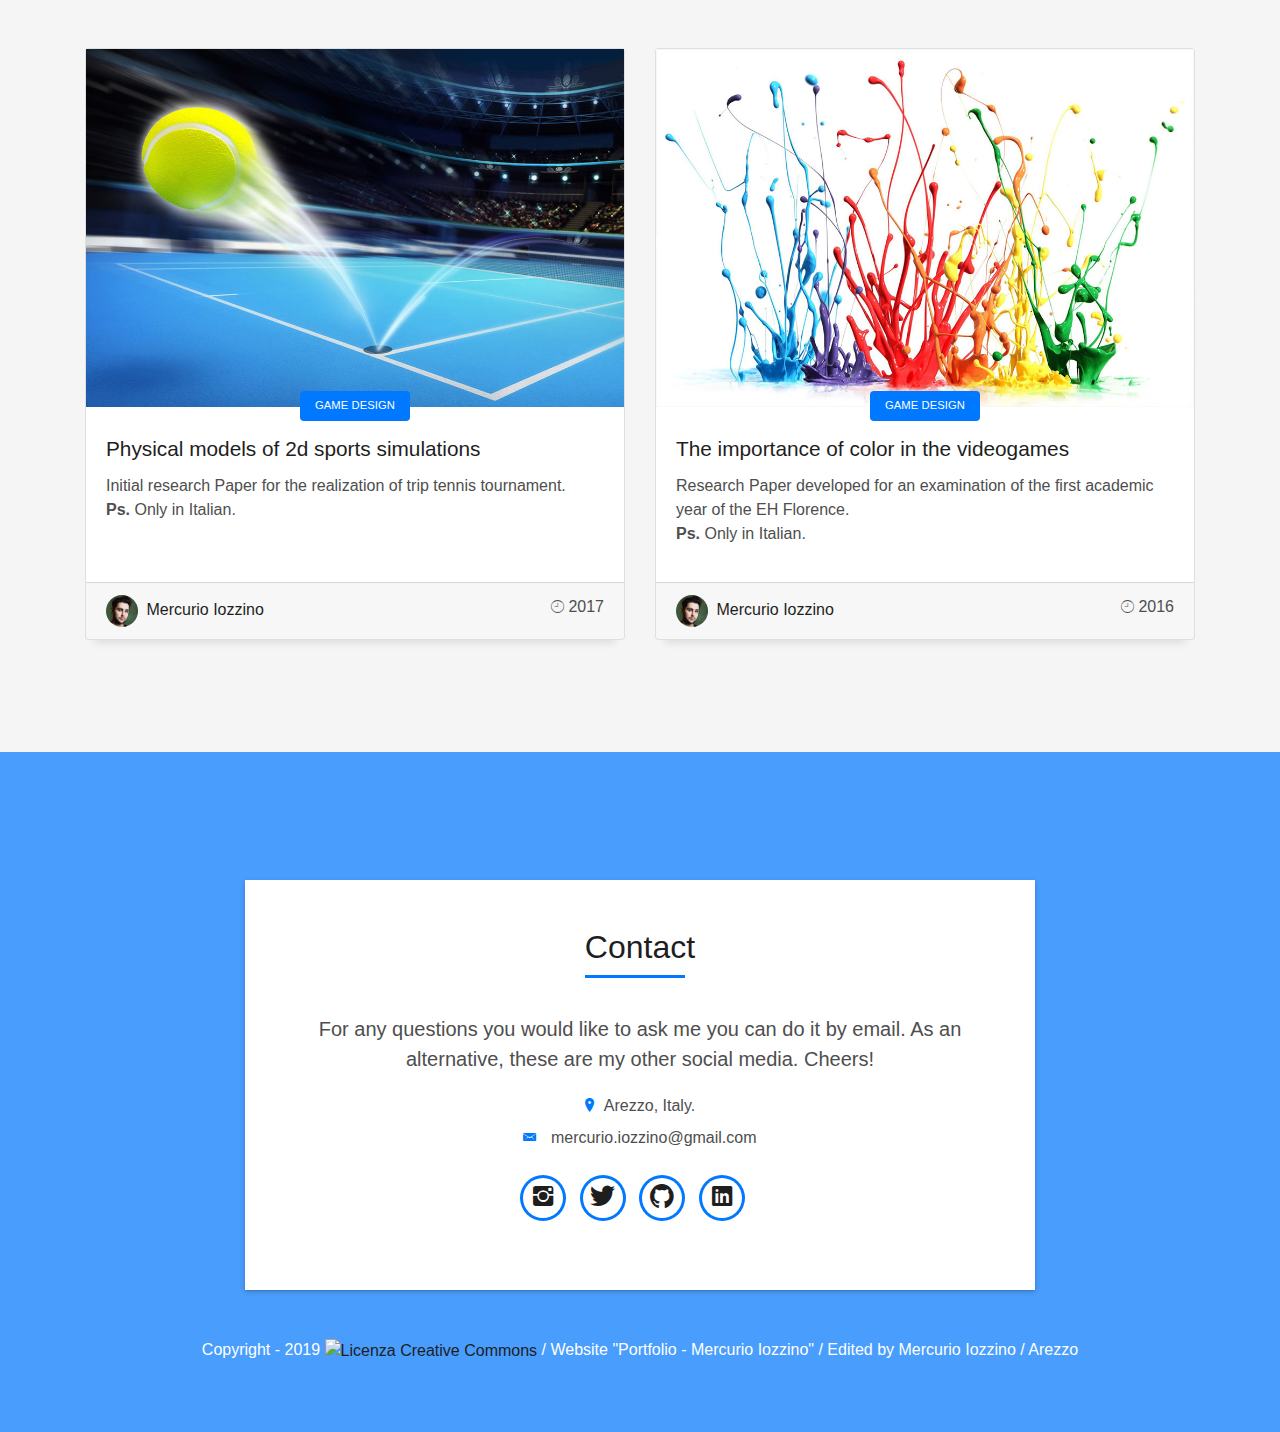
==== commit 59951fa4: "Update index.html" ====
--- a/index.html
+++ b/index.html
@@ -164,7 +164,7 @@
                 </div>
                 <div class="skill-mf">
                   <p class="title-s">Programming skill</p>
-                  <span>HTML5 & CSS3.</span> <span class="pull-right">90%</span>
+                  <span>HTML5 & CSS3.</span> <span class="pull-right">80%</span>
                   <div class="progress">
                     <div class="progress-bar" role="progressbar" style="width: 80%;" aria-valuenow="85" aria-valuemin="0"
                       aria-valuemax="100"></div>
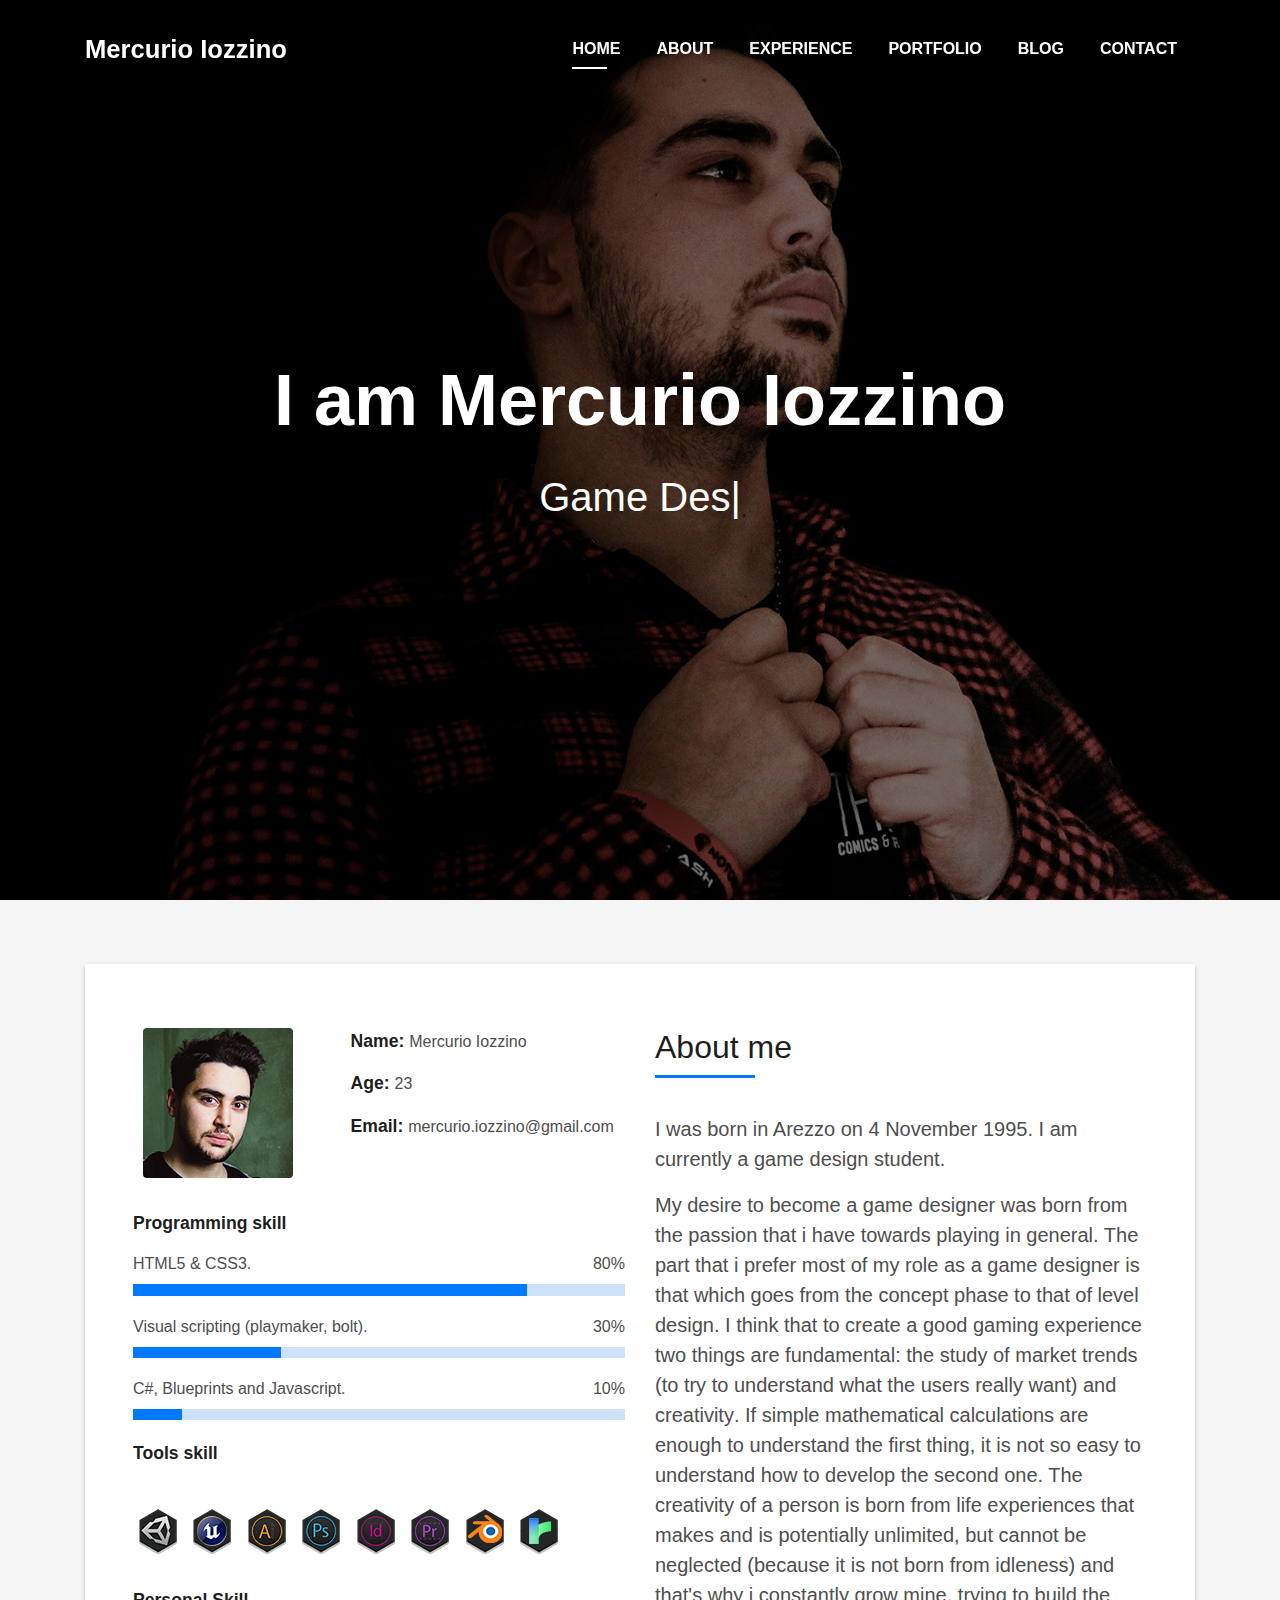
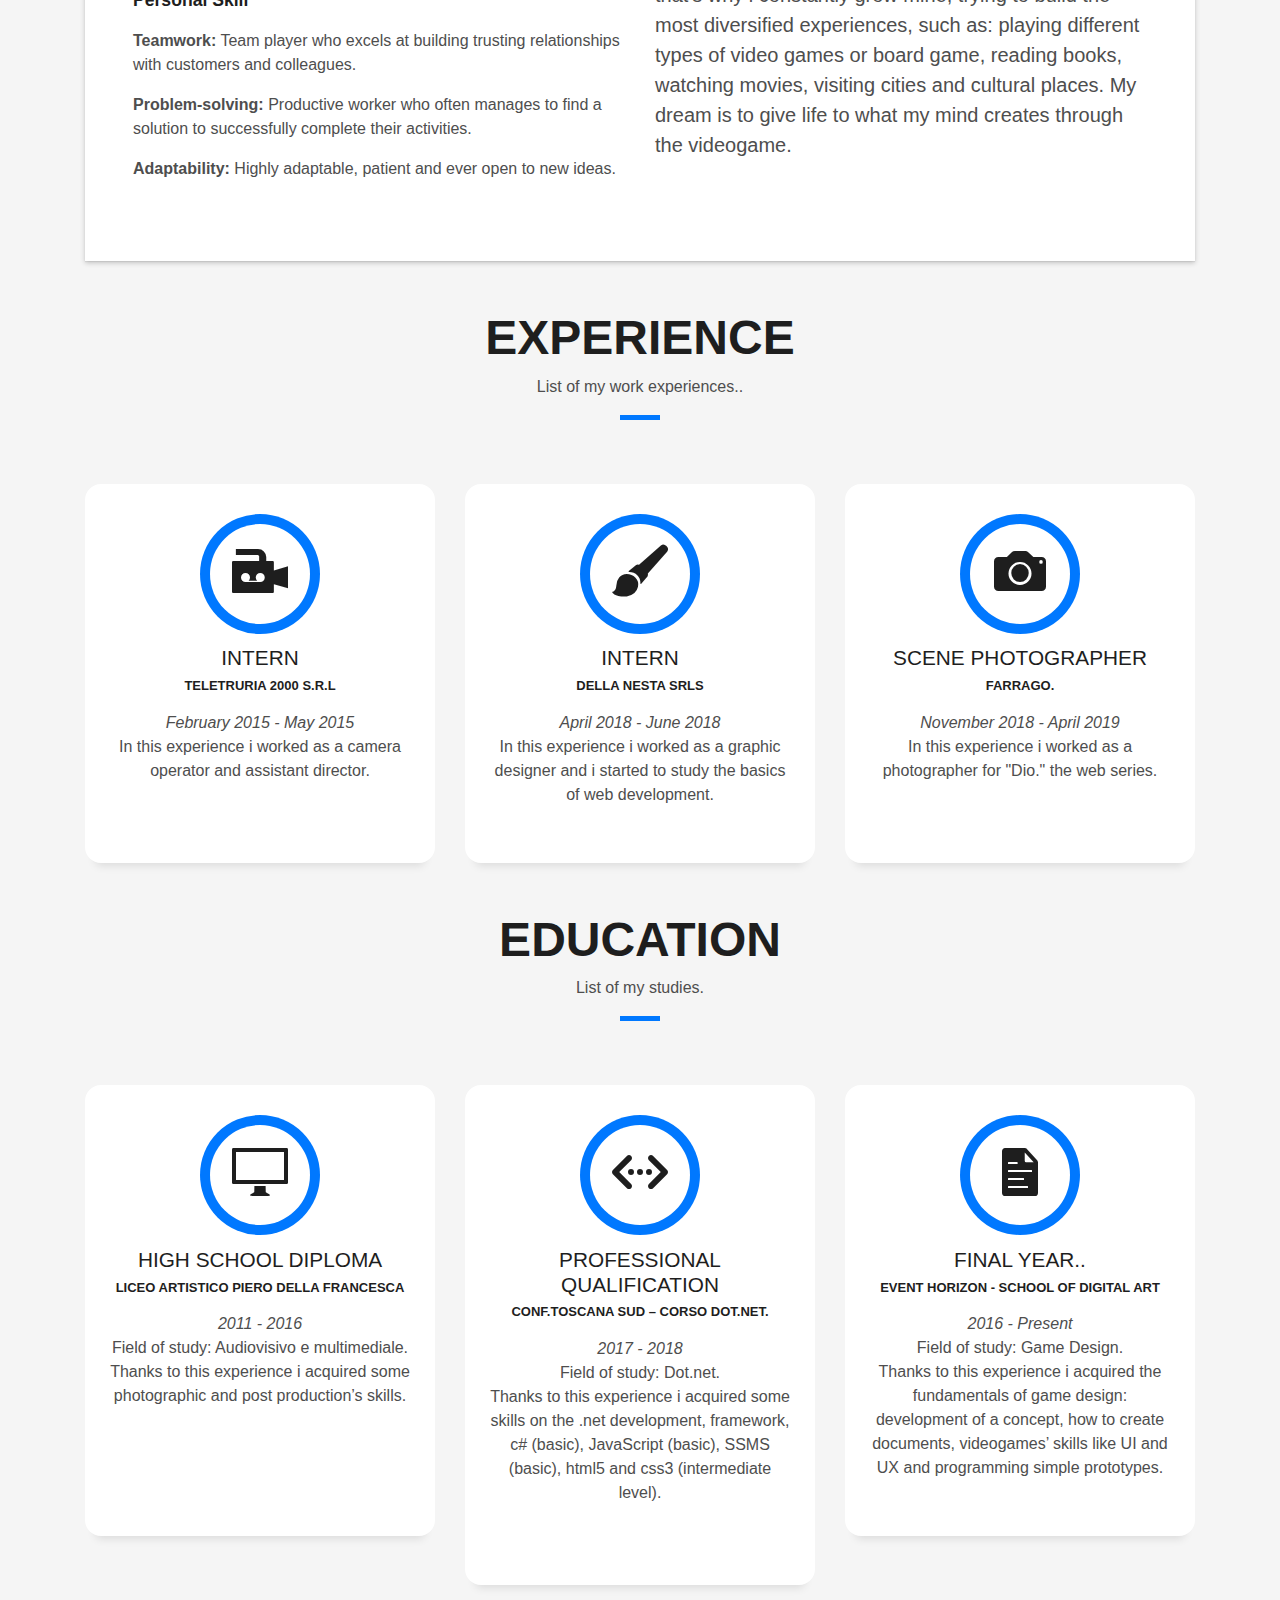
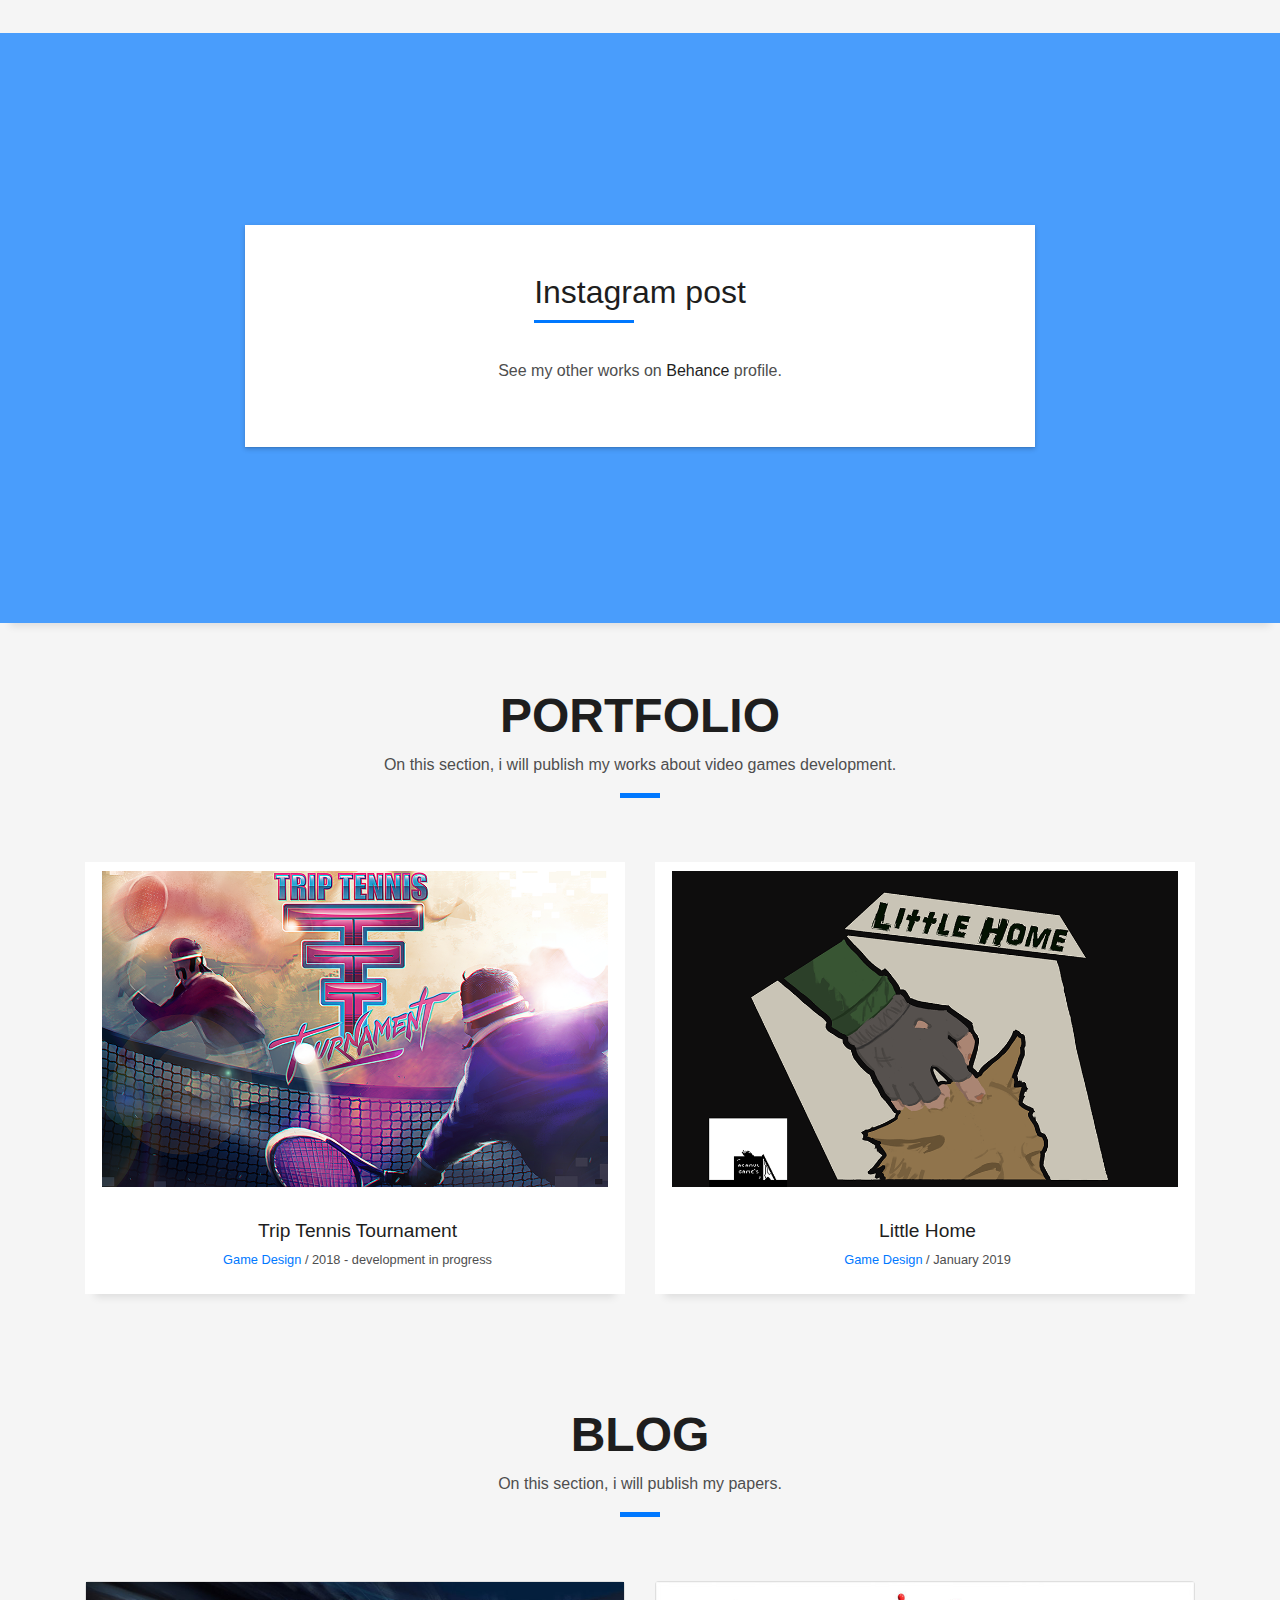
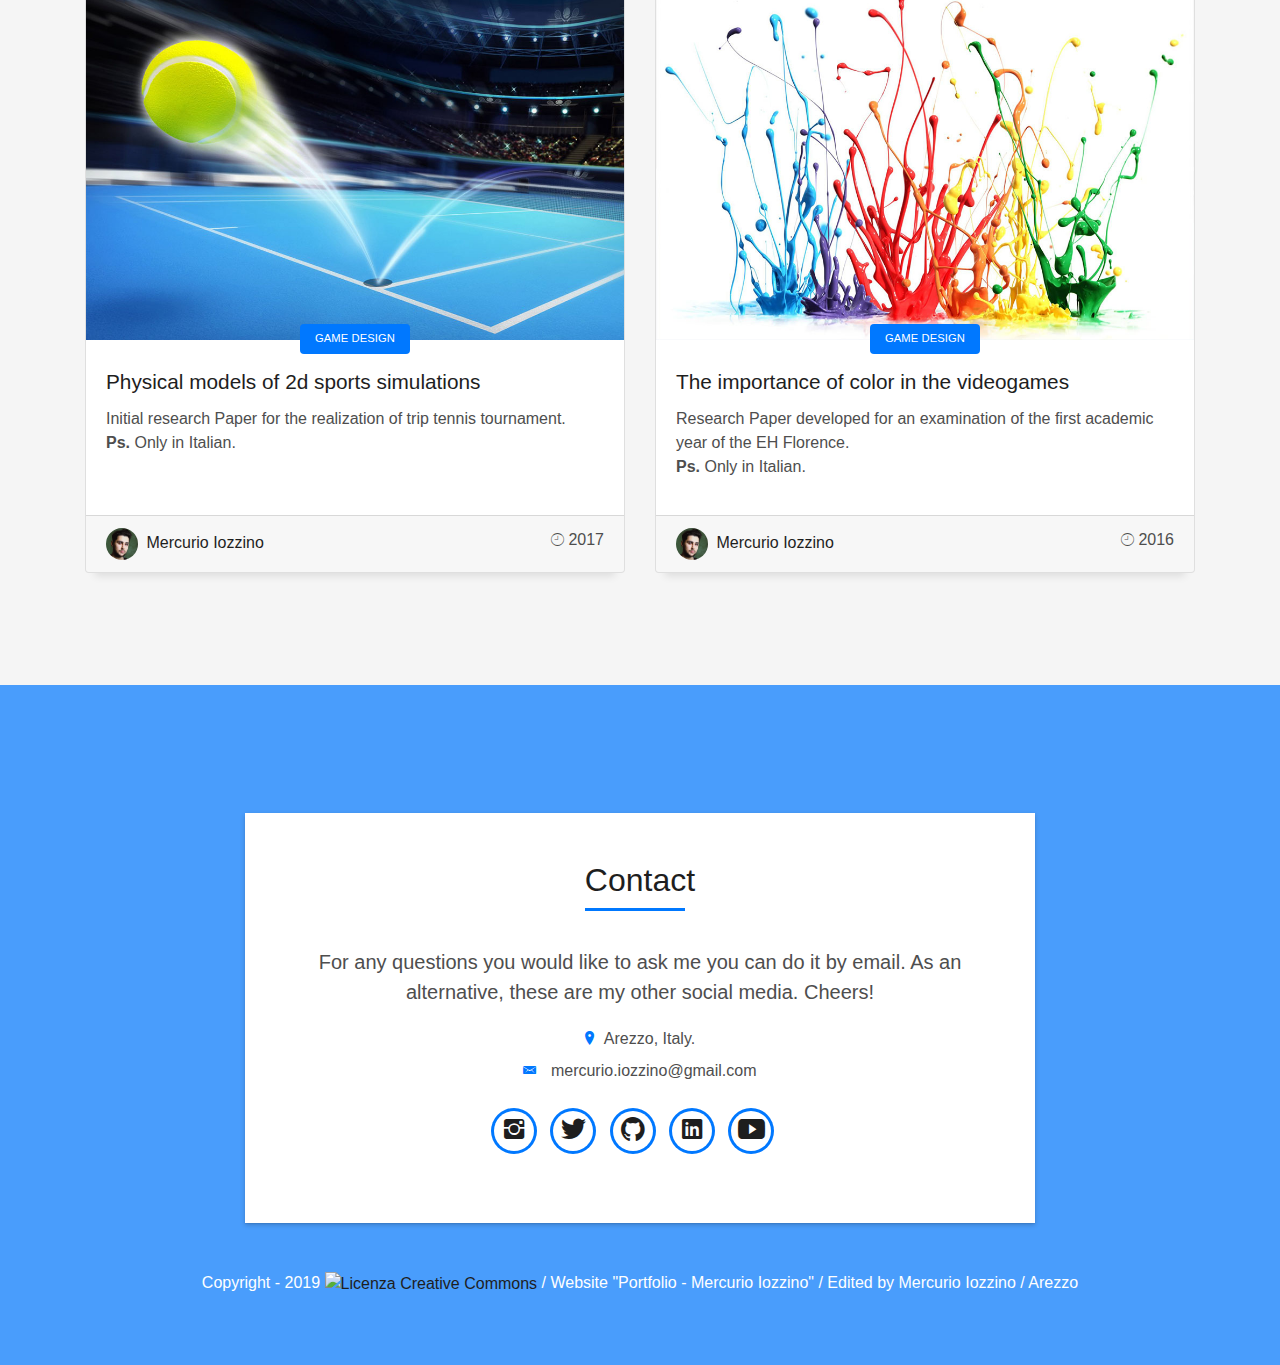
==== commit 3167d158: "Update index.html" ====
--- a/index.html
+++ b/index.html
@@ -506,9 +506,11 @@
                   <div class="more-info">
 
                     <!-- SnapWidget -->
-                    <iframe src="https://snapwidget.com/embed/681946" class="snapwidget-widget" allowtransparency="true" frameborder="0" scrolling="yes" style="border:none; overflow:hidden; width:300px; height:100px"></iframe>
-
-                  </div>
+                    <script src="https://apps.elfsight.com/p/platform.js" defer></script>
+                    <div class="elfsight-app-490c3391-7fdd-4582-bfbc-edbd42e870a1"></div>
+			  
+                  </div>
+			<p>See my other works on <a href="https://www.behance.net/mercurioiozzino">Behance</a> profile.</p>
                   </div>
                 </div>
               </div>
@@ -921,7 +923,8 @@
                       <li><a href="https://twitter.com/RealM_Iozzino"><span class="ico-circle"><i class="ion-social-twitter"></i></span></a></li>
                       <li><a href="https://github.com/Mercurio95"><span class="ico-circle"><i class="ion-social-github"></i></span></a></li>
                       <li><a href="https://www.linkedin.com/in/mercurio-iozzino/"><span class="ico-circle"><i class="ion-social-linkedin"></i></span></a></li>
-                    </ul>
+		      <li><a href="https://www.youtube.com/channel/UCwm4v11Lux7jWf8m94DAAtw/featured?disable_polymer=1"><span class="ico-circle"><i class="ion-social-youtube"></i></span></a></li>
+		    </ul>
                   </div>
                 </div>
               </div>
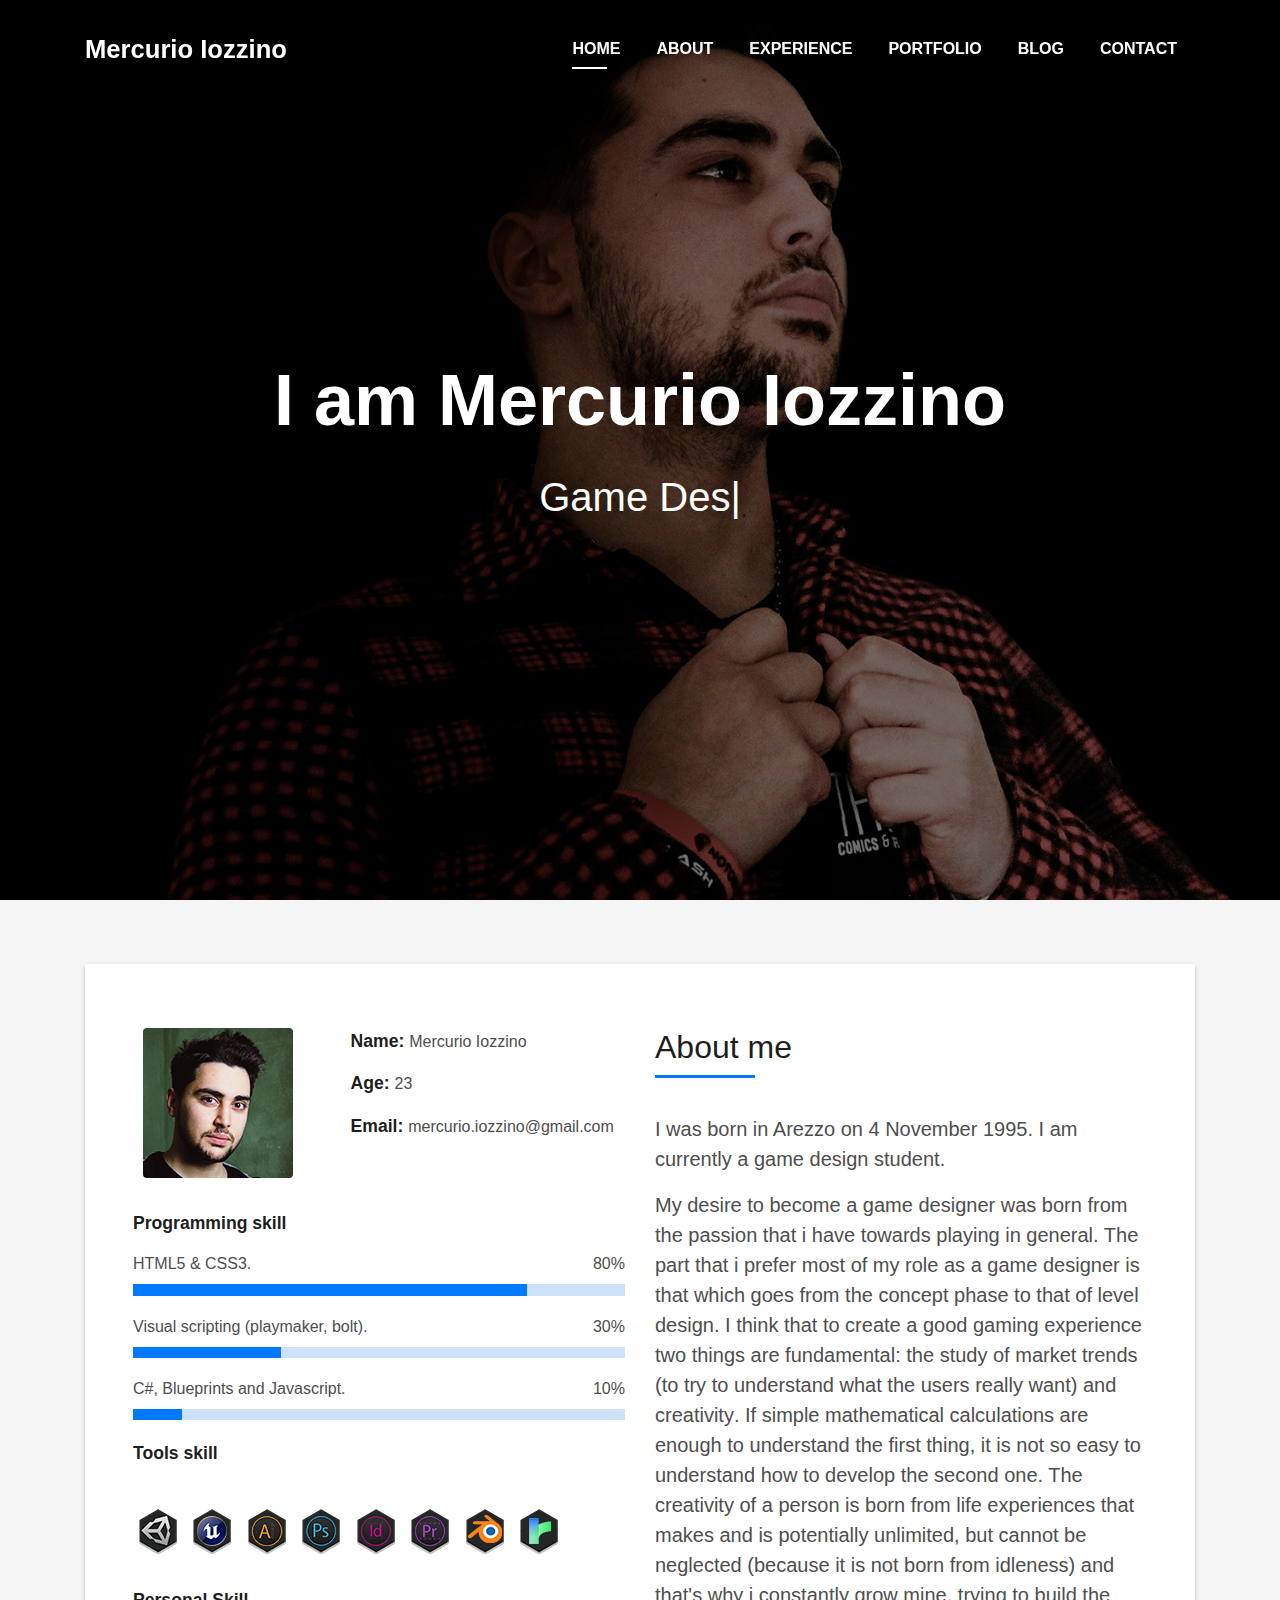
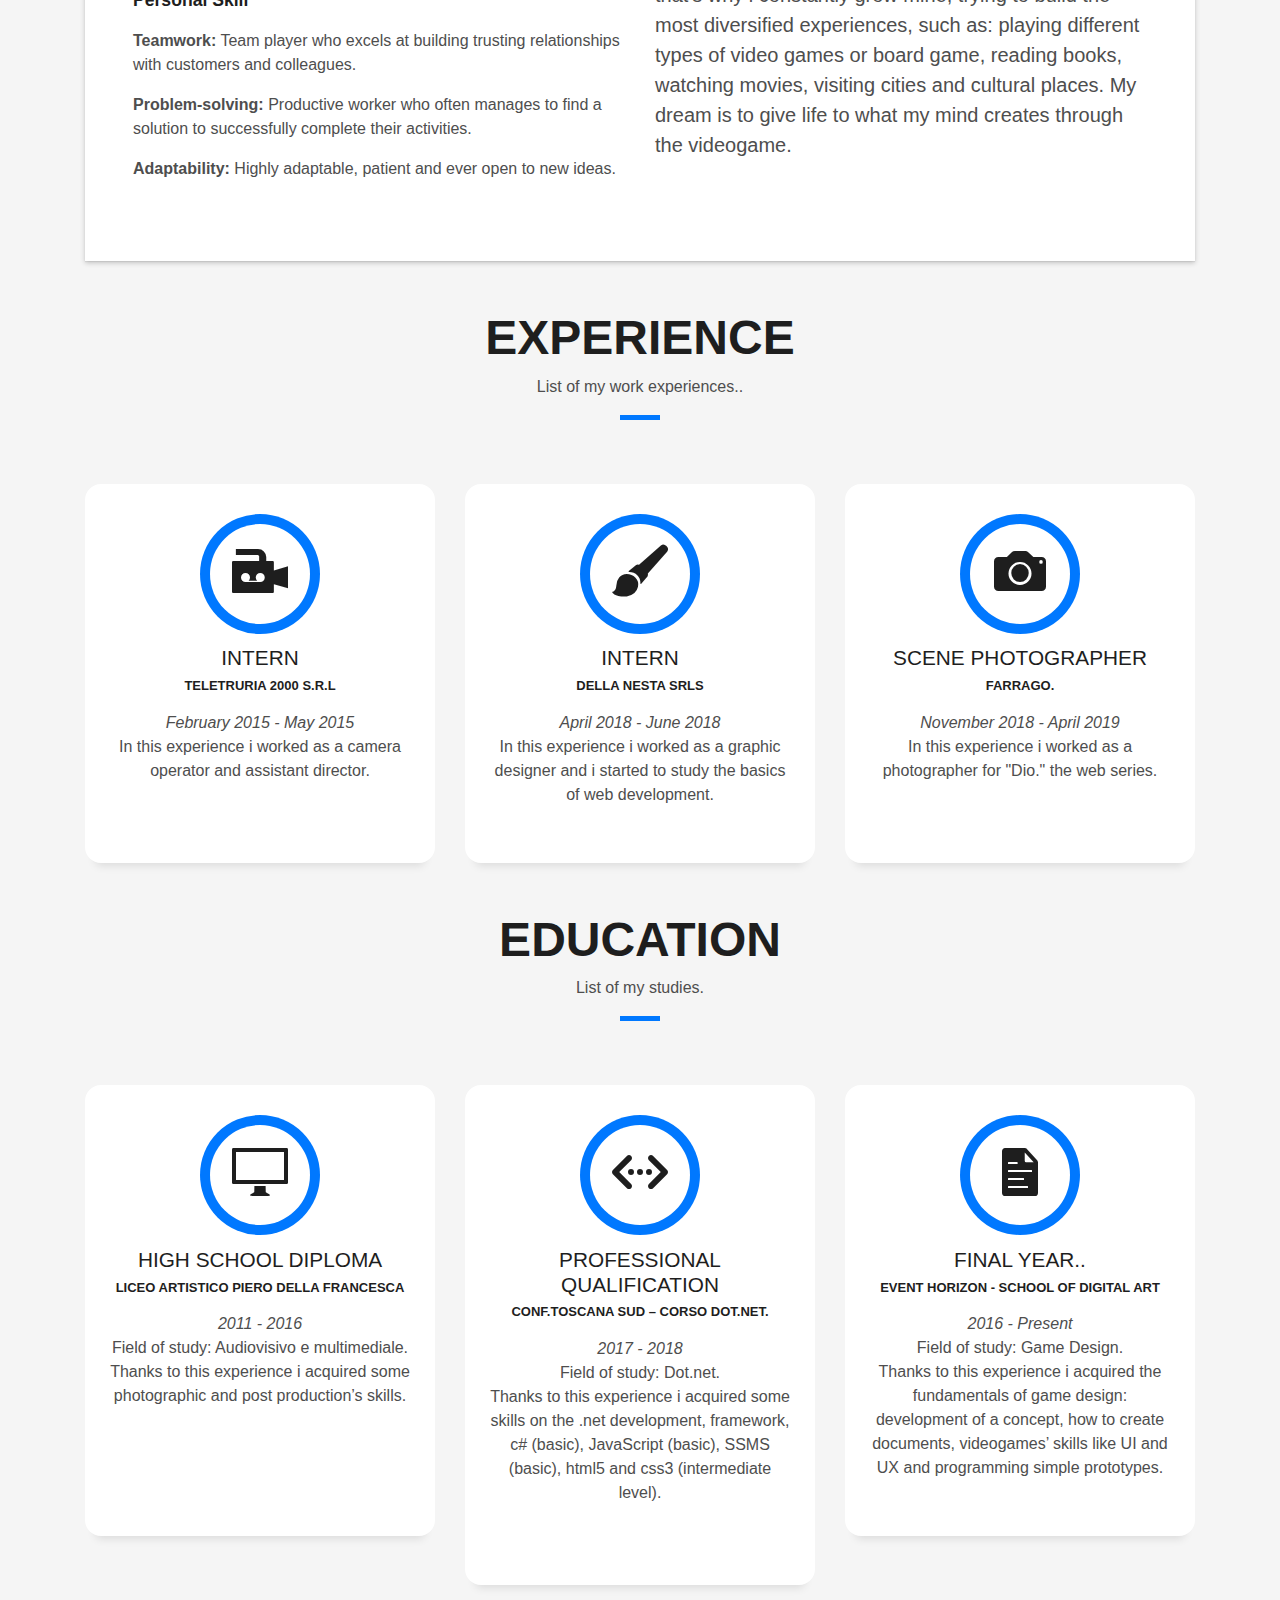
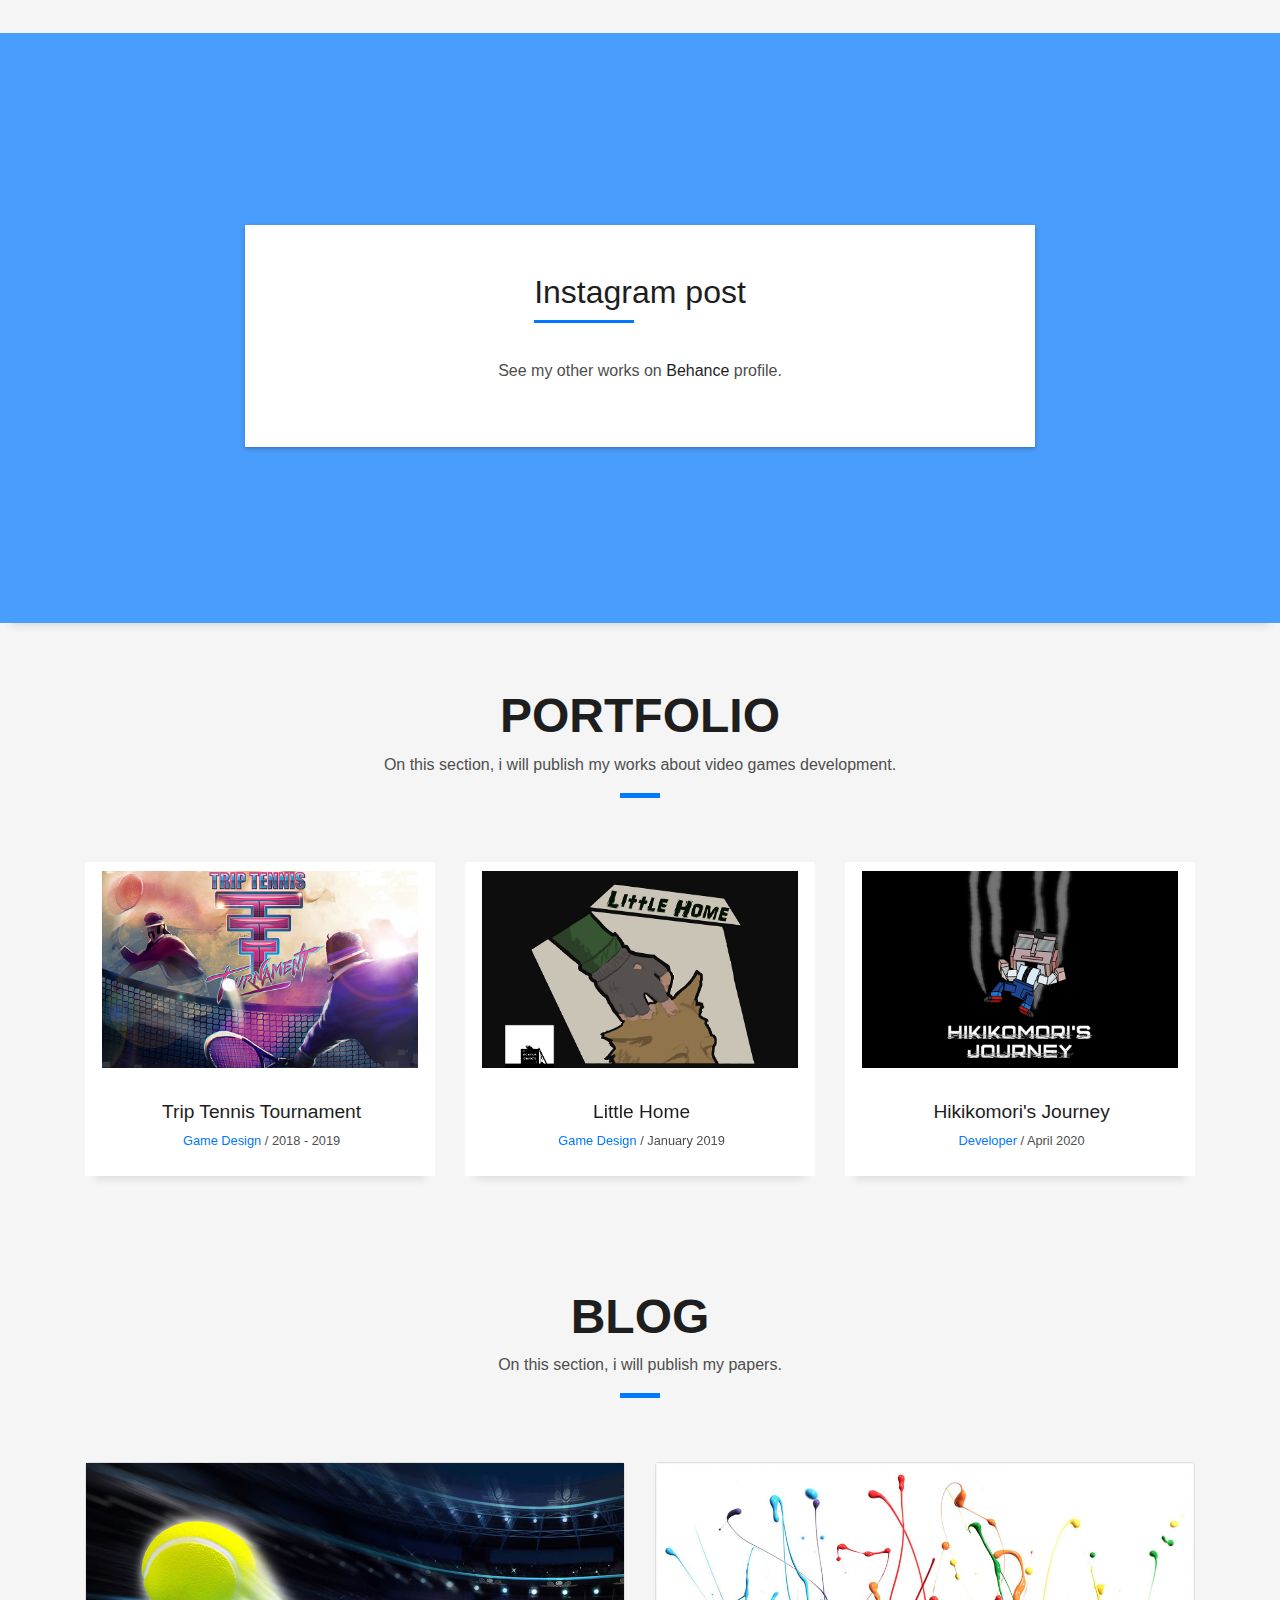
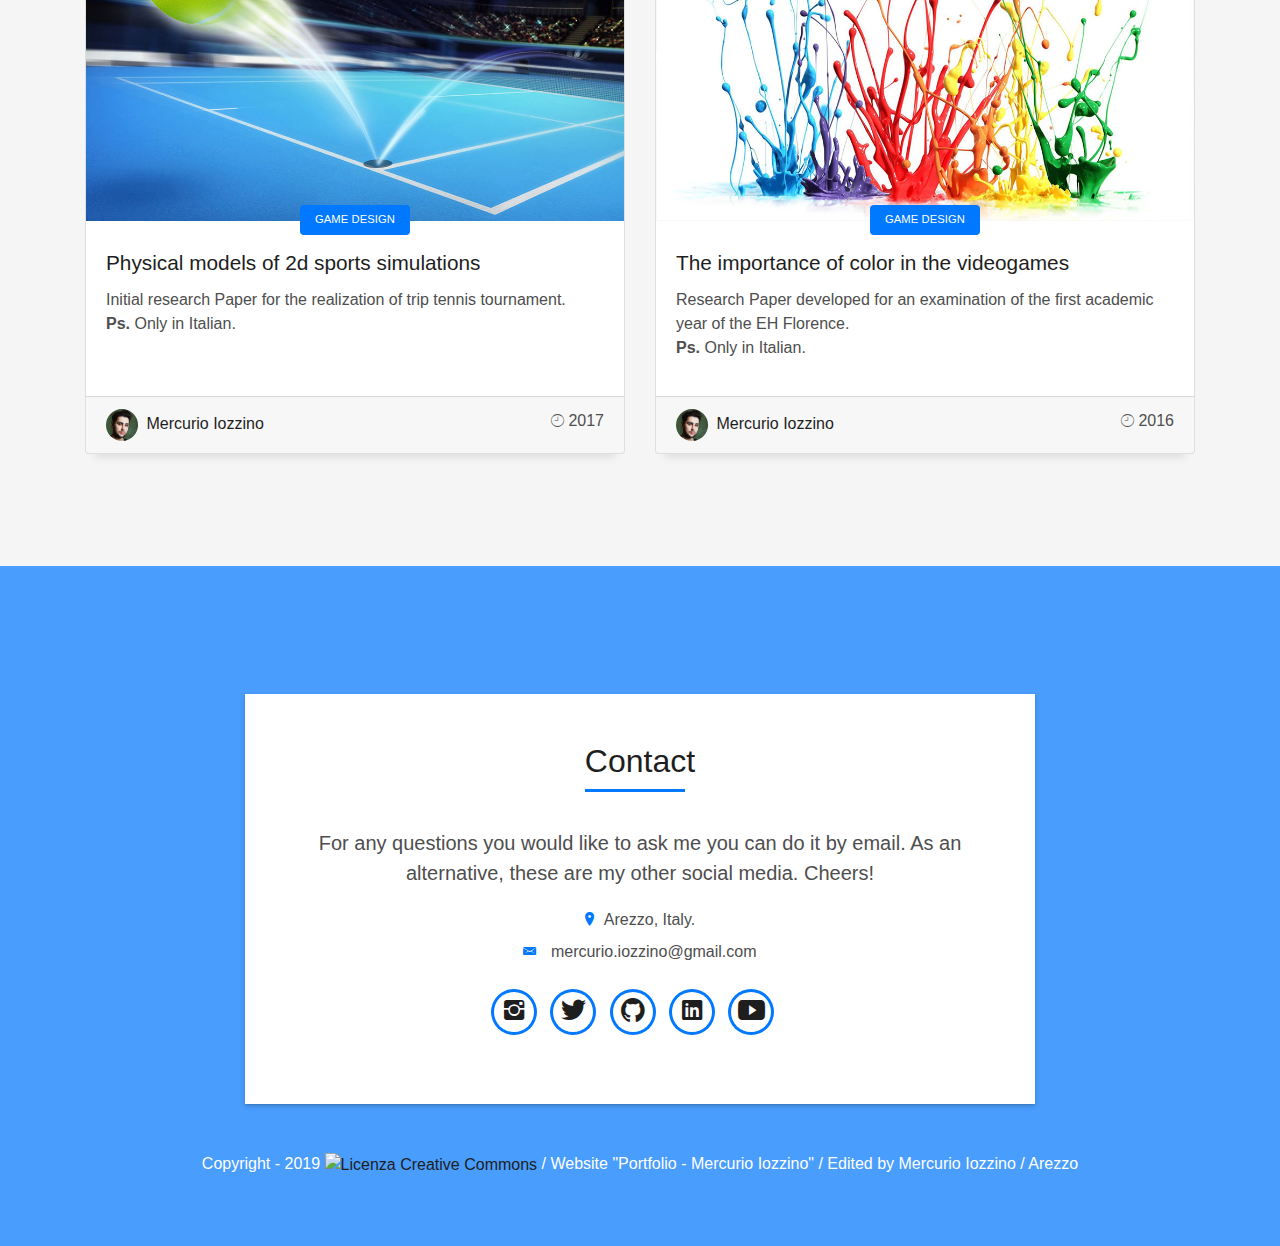
==== commit 7df02f4e: "update social" ====
--- a/index.html
+++ b/index.html
@@ -548,7 +548,7 @@
 
 
 
-  <!--/ Section Portfolio Star /-->
+   <!--/ Section Portfolio Start /-->
   <section id="work" class="portfolio-mf sect-pt4 route">
     <div class="container">
       <div class="row">
@@ -566,7 +566,7 @@
       </div>
       <div class="row">
           <!--/ lavoro n1 /-->
-        <div class="col-md-6">
+        <div class="col-md-4">
           <div class="work-box">
             <button type="button" class="btn btn-primary btn-lg" data-toggle="modal" data-target="#myModal1">
               <div class="work-img">
@@ -577,7 +577,7 @@
                   <div class="col-sm-12">
                     <h2 class="w-title">Trip Tennis Tournament</h2>
                     <div class="w-more">
-                      <span class="w-ctegory">Game Design</span> / <span class="w-date">2018 - development in progress</span>
+                      <span class="w-ctegory">Game Design</span> / <span class="w-date">2018 - 2019</span>
                     </div>
                   </div>
                 </div>
@@ -586,7 +586,7 @@
           </div>
         </div>
           <!--/ lavoro n2 /-->
-        <div class="col-md-6">
+        <div class="col-md-4">
           <div class="work-box">
             <button type="button" class="btn btn-primary btn-lg" data-toggle="modal" data-target="#myModal2">
               <div class="work-img">
@@ -605,11 +605,175 @@
             </button>
           </div>
         </div>
+        <!--/ lavoro n2 /-->
+      <div class="col-md-4">
+        <div class="work-box">
+          <button type="button" class="btn btn-primary btn-lg" data-toggle="modal" data-target="#myModal3">
+            <div class="work-img">
+              <img src="img/hikikomoriimg.png" alt="" class="img-fluid">
+            </div>
+            <div class="work-content">
+              <div class="row">
+                <div class="col-sm-12">
+                  <h2 class="w-title">Hikikomori's Journey</h2>
+                  <div class="w-more">
+                    <span class="w-ctegory">Developer</span> / <span class="w-date">April 2020</span>
+                  </div>
+                </div>
+              </div>
+            </div>
+          </button>
+        </div>
+      </div>
+
+
+
+
+
+
+
+
+
 
 <hr>
 
 
 <br>
+
+
+
+
+
+
+
+
+
+
+
+
+
+
+<!-- Qui inseriamo un Model Box (praticamente è un box che se cliccato ti apre un box di testo assestante)-->
+
+<!-- Modal box n1 -->
+<div class="modal fade" id="myModal1" tabindex="-1" role="dialog" aria-labelledby="myModalLabel">
+	<div class="modal-dialog modal-lg" role="document">
+		<div class="modal-content">
+			<div class="modal-header">
+				<button type="button" class="close" data-dismiss="modal" aria-label="Close"><span aria-hidden="true">&times;</span></button>
+				<h4 class="modal-title" align="left" id="myModalLabel">Trip Tennis Tournament</h4>
+			</div>
+
+
+      <div class="modal-body">
+
+        <div class="col-md-12">
+          <div class="about-img" style="text-align:center;">
+            <img src="img/tttscreen1.png" class="img-fluid rounded b-shadow-a" alt="">
+          </div>
+        </div>
+
+
+      </div>
+
+
+			<div class="modal-body">
+        <p> <b>School (Event Horizon Florence) project:</b> "Trip Tennis Tournament" is a arcade-sports game, a variation of the classic tennis game in which the aim is to beat our opponent by hitting the walls behind him.
+To be able to complete the task, the player will have two shots available, the normal one and the loaded one. Another peculiarity of the game will be the different shape of the playing fields, in fact we will pass from the arenas that reflect the normal tennis courts, to the octagonal and circular arenas.</p>
+
+        <p> <b>Concept idea:</b> I give the input for the development of the initial idea and i contributed to the development of the core mechanic, the characters, the game arenas, the UI, the UX and the game balance. </p>
+        <p> <b>Documentation:</b> I took care of writing and updating the GDD and managing the rest of the documentation. </p>
+        <p> <b>Team manager:</b> I took care coordinate the work between the various work departments of the team (designer, concept artist and programmers). </p>
+
+<a class="button button-a" href="https://www.instagram.com/triptennistournament/" role="button">Instagram</a>
+<a class="button button-a" href="https://www.facebook.com/Trip-Tennis-Tournament-586160488528996/" role="button">Facebook</a>
+      	</div>
+		</div>
+	</div>
+</div>
+
+
+
+
+
+
+
+
+<!-- Modal box n2 - Little Home -->
+<div class="modal fade" id="myModal2" tabindex="-1" role="dialog" aria-labelledby="myModalLabel">
+	<div class="modal-dialog modal-lg" role="document">
+		<div class="modal-content">
+
+			<div class="modal-header">
+				<button type="button" class="close" data-dismiss="modal" aria-label="Close"><span aria-hidden="true">&times;</span></button>
+				<h4 class="modal-title" align="left" id="myModalLabel">Little Home</h4>
+			</div>
+
+      <div class="modal-body" style="text-align:center;">
+
+          <iframe src="https://www.facebook.com/plugins/video.php?href=https%3A%2F%2Fwww.facebook.com%2Facamulgames%2Fvideos%2F237962720439540%2F&show_text=0&width=560" width="560" height="315" style="border:none;overflow:hidden" scrolling="no" frameborder="0" allowTransparency="true" allowFullScreen="true"></iframe>
+
+      </div>
+
+
+      <div class="modal-body">
+				<p> <b>Global game jam project 2019:</b> In this point and click adventure, the player will cross the journey of a homeless trying to survive the adversities of the world. The goal is to survive for a month, together with the character's dog. The message that the game wants to convey to the player is that the real home doesn't live within the same four walls, but can be found in a loved one; in this case, a dog. The gameplay is based on making choices.</p>
+        <p> <b>Concept idea:</b> Important role in the development of the initial concept, thinking the core mechanics, the game economy system and the level design of the only level. </p>
+        <a class="button button-a" href="https://globalgamejam.org/2019/games/little-home" role="button">Download from GGJ website</a> <!-- Qui un bottone di default -->
+        </div>
+		</div>
+	</div>
+</div>
+
+
+
+
+
+
+
+
+<!-- Modal box n3 - Hikikomori's journey -->
+<div class="modal fade" id="myModal3" tabindex="-1" role="dialog" aria-labelledby="myModalLabel">
+	<div class="modal-dialog modal-lg" role="document">
+		<div class="modal-content">
+
+			<div class="modal-header">
+				<button type="button" class="close" data-dismiss="modal" aria-label="Close"><span aria-hidden="true">&times;</span></button>
+				<h4 class="modal-title" align="left" id="myModalLabel">Hikikomori's Journey</h4>
+			</div>
+
+      <div class="modal-body" style="text-align:center;">
+
+        <div class="col-md-12">
+          <div class="about-img" style="text-align:center;">
+            <img src="img/hikikomoriscreen1.png" class="img-fluid rounded b-shadow-a" alt="">
+          </div>
+        </div>
+
+      </div>
+
+
+      <div class="modal-body">
+				<p> <b>Narrative game:</b> This is a point and click narrative videogame that will make you understand (We hope at least a little bit) how and why you become a hikikomori through the relationship the protagonist have with the few people he comes into contact with.</p>
+        <p> <b>Development</b> I took care of practically everything, from code (with the help of "playmaker") to 3D modeling (with the help of "magic voxel" and "mixamo"). Obviously I also took care of the level design and narrative of the game. </p>
+        </div>
+
+        <div class="modal-body" style="text-align:center;">
+
+            <iframe src="https://itch.io/embed/626591?linkback=true&amp;dark=true" width="552" height="167" frameborder="0"><a href="https://planet-m-04-studio.itch.io/hikikomori-journey">Hikikomori's Journey by Planet M-04 Studio</a></iframe>
+
+        </div>
+
+
+		</div>
+	</div>
+</div>
+
+	      
+	            </div>
+    </div>
+  </section>
+  <!--/ Section Portfolio End /-->
 
 
 
@@ -919,7 +1083,7 @@
                   </div>
                   <div class="socials">
                     <ul>
-                      <li><a href="https://www.instagram.com/m.iozzino_designer/"><span class="ico-circle"><i class="ion-social-instagram"></i></span></a></li>
+                      <li><a href="https://www.instagram.com/mc_mercury/"><span class="ico-circle"><i class="ion-social-instagram"></i></span></a></li>
                       <li><a href="https://twitter.com/RealM_Iozzino"><span class="ico-circle"><i class="ion-social-twitter"></i></span></a></li>
                       <li><a href="https://github.com/Mercurio95"><span class="ico-circle"><i class="ion-social-github"></i></span></a></li>
                       <li><a href="https://www.linkedin.com/in/mercurio-iozzino/"><span class="ico-circle"><i class="ion-social-linkedin"></i></span></a></li>
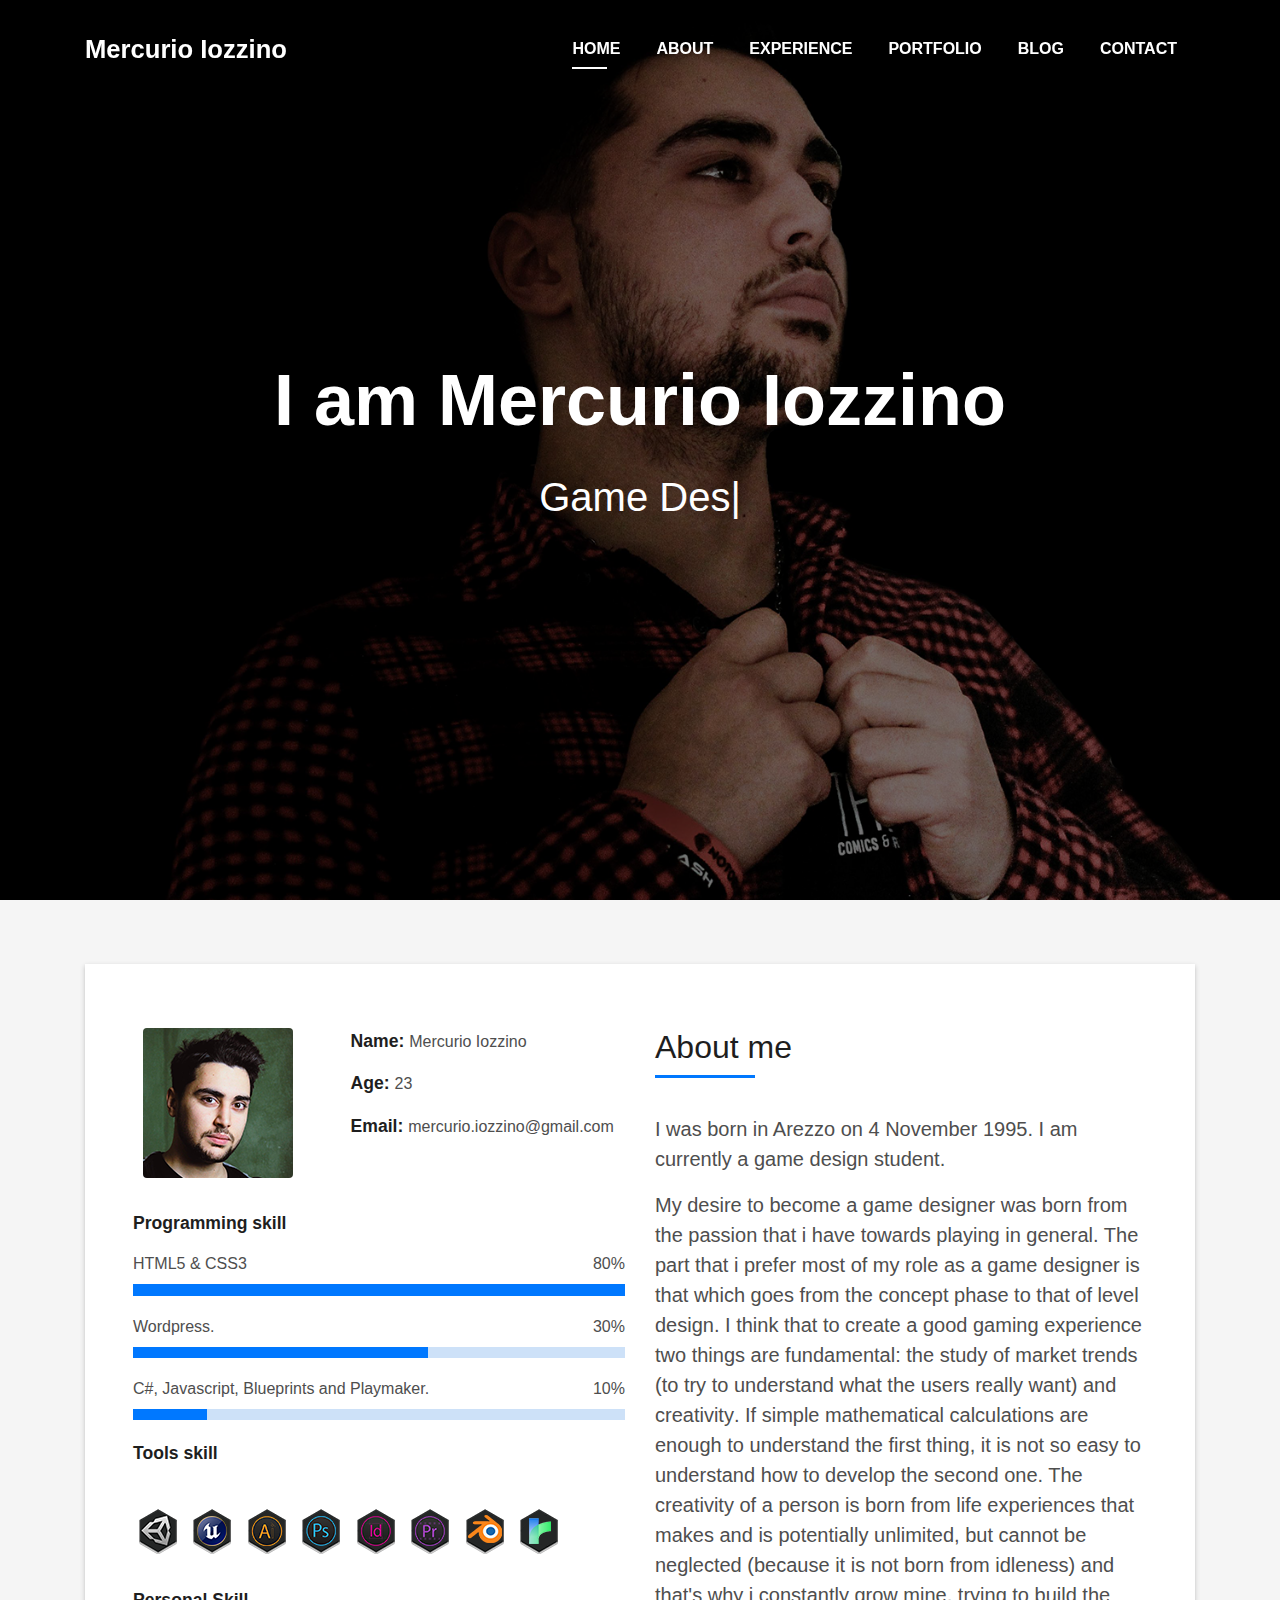
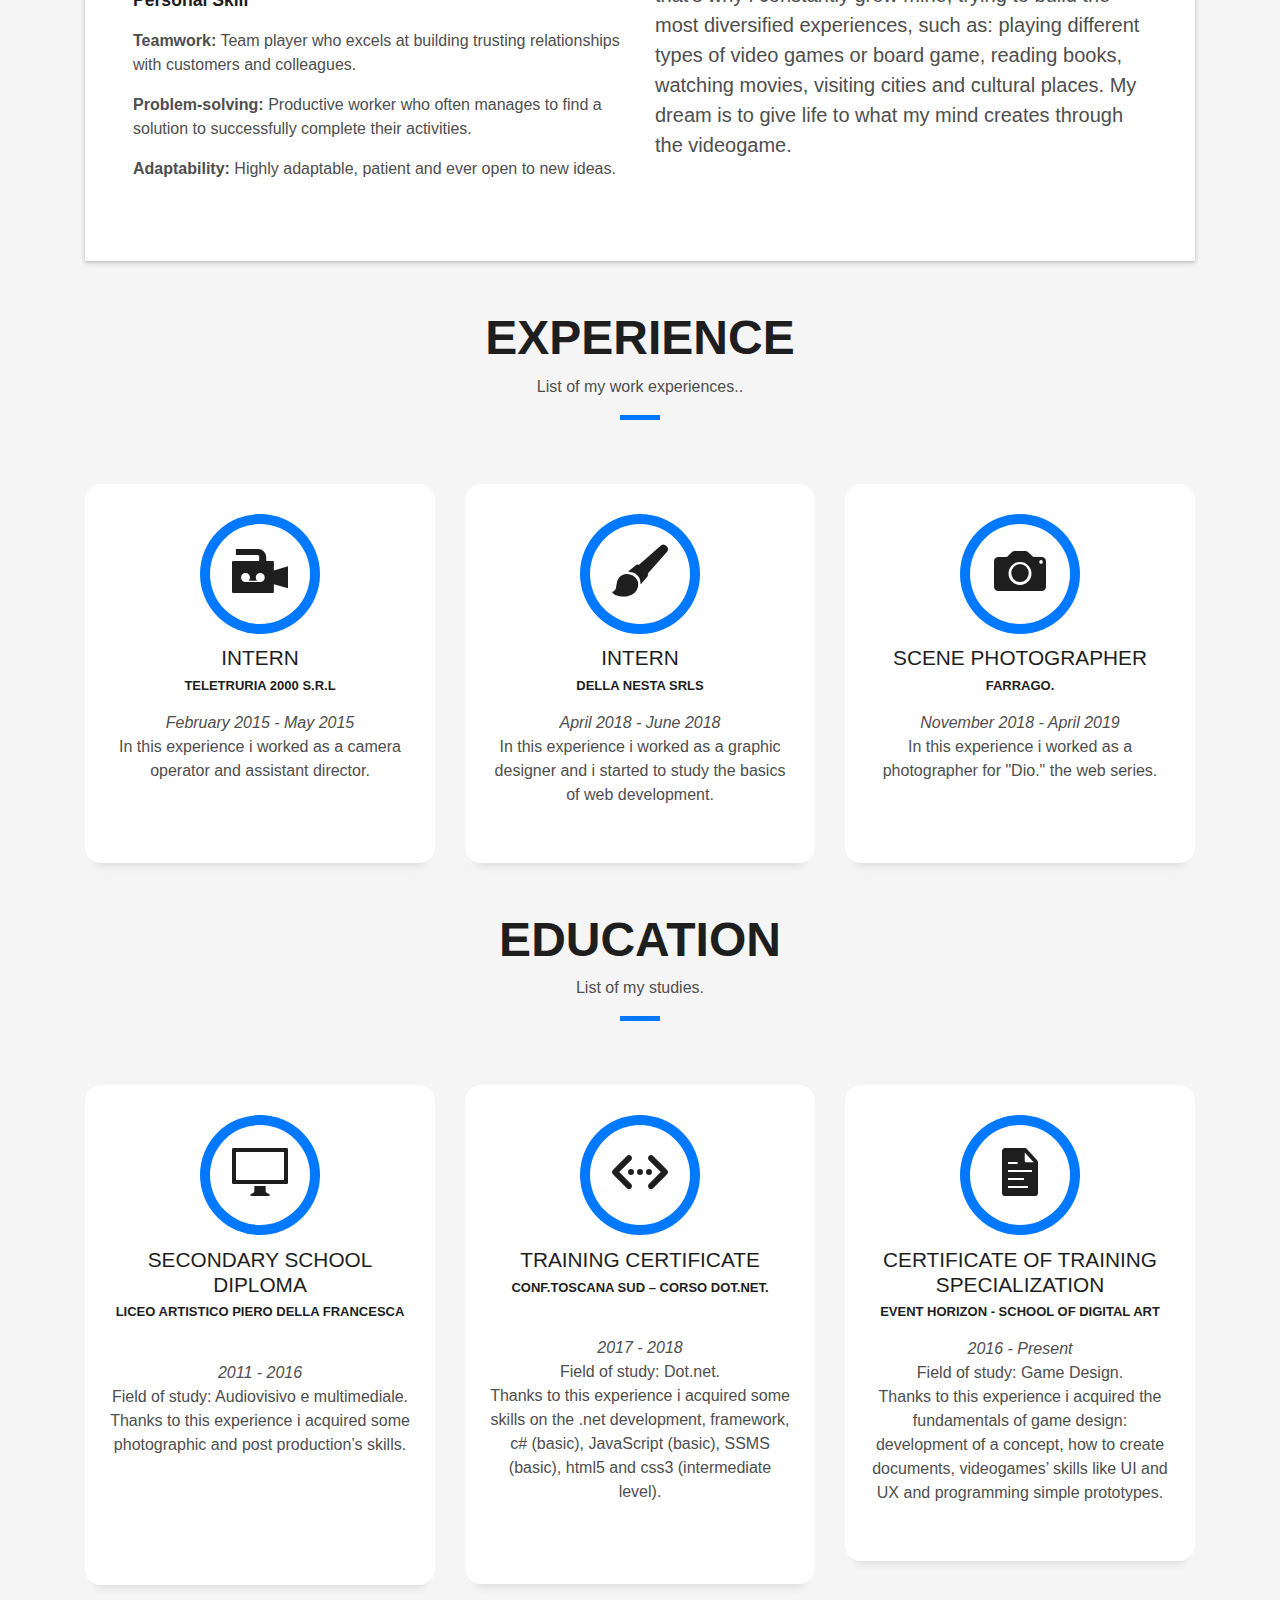
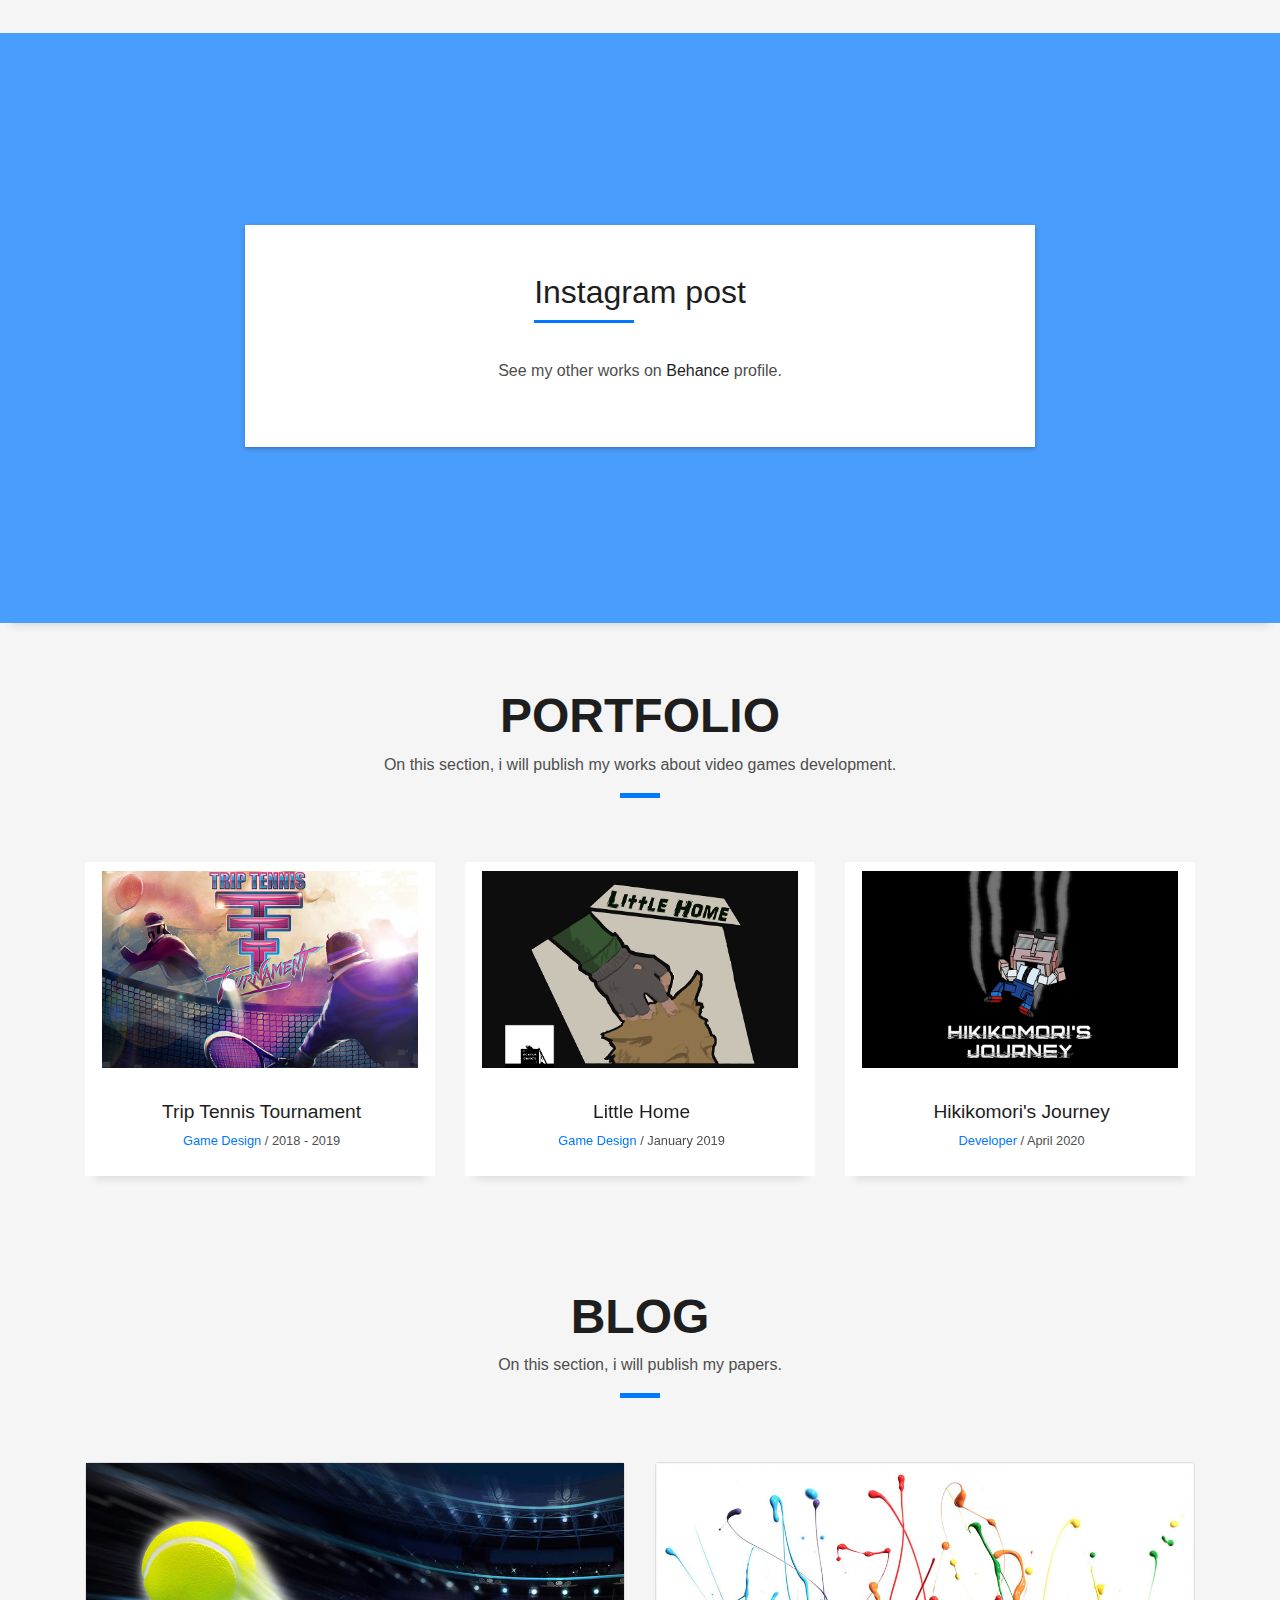
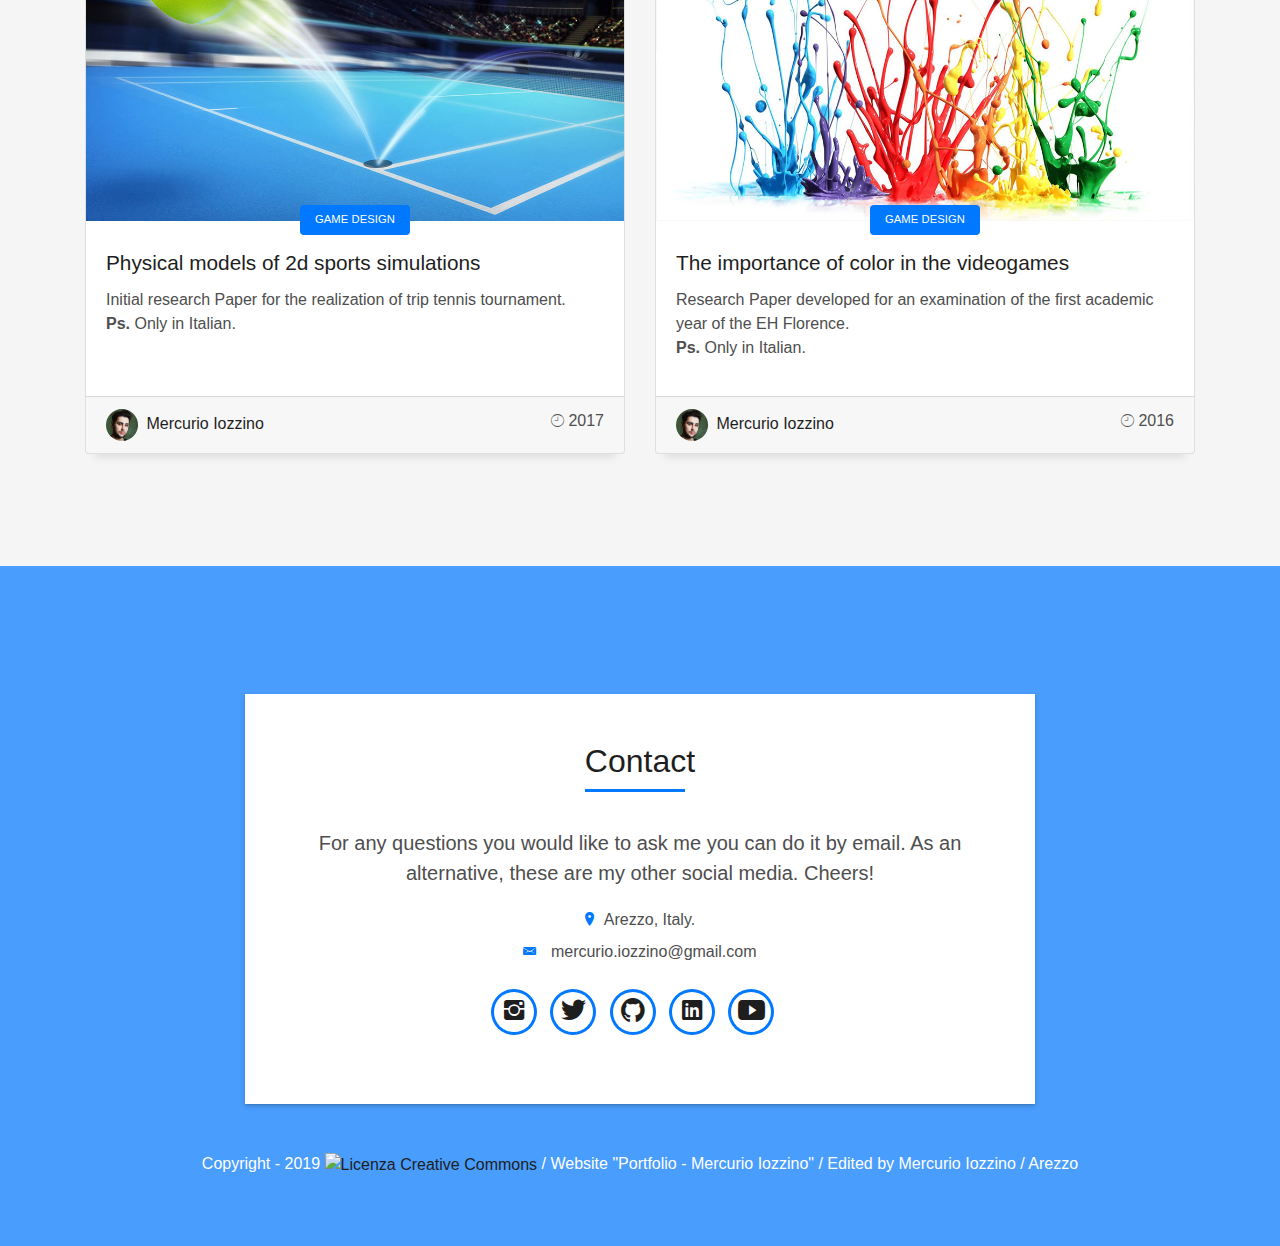
==== commit 67b4d66a: "Update index.html" ====
--- a/index.html
+++ b/index.html
@@ -164,19 +164,19 @@
                 </div>
                 <div class="skill-mf">
                   <p class="title-s">Programming skill</p>
-                  <span>HTML5 & CSS3.</span> <span class="pull-right">80%</span>
+                  <span>HTML5 & CSS3</span> <span class="pull-right">80%</span>
                   <div class="progress">
-                    <div class="progress-bar" role="progressbar" style="width: 80%;" aria-valuenow="85" aria-valuemin="0"
+                    <div class="progress-bar" role="progressbar" style="width: 100%;" aria-valuenow="85" aria-valuemin="0"
                       aria-valuemax="100"></div>
                   </div>
-                  <span>Visual scripting (playmaker, bolt).</span> <span class="pull-right">30%</span>
+                  <span>Wordpress.</span> <span class="pull-right">30%</span>
                   <div class="progress">
-                    <div class="progress-bar" role="progressbar" style="width: 30%" aria-valuenow="50" aria-valuemin="0"
+                    <div class="progress-bar" role="progressbar" style="width: 60%" aria-valuenow="50" aria-valuemin="0"
                       aria-valuemax="100"></div>
                   </div>
-                  <span>C#, Blueprints and Javascript.</span> <span class="pull-right">10%</span>
+                  <span>C#, Javascript, Blueprints and Playmaker.</span> <span class="pull-right">10%</span>
                   <div class="progress">
-                    <div class="progress-bar" role="progressbar" style="width: 10%" aria-valuenow="90" aria-valuemin="0"
+                    <div class="progress-bar" role="progressbar" style="width: 15%" aria-valuenow="90" aria-valuemin="0"
                       aria-valuemax="100"></div>
                   </div>
                 </div>
@@ -189,12 +189,12 @@
 
                   <div class="socials">
                     <ul>
-                      <li><a id="toolicon"><img class="image_on" src="img/unity.png" alt="Unity" /><img class="image_off" src="img/40perc.png" alt="Unityperc" /></a></li>
-                      <li><a id="toolicon"><img class="image_on" src="img/ue4.png" alt="Ue4" /><img class="image_off" src="img/20perc.png" alt="Ue4perc" /></a></li>
-                      <li><a id="toolicon"><img class="image_on" src="img/illustrator.png" alt="Adobe Illustrator" /><img class="image_off" src="img/60perc.png" alt="Illustratorperc" /></a></li>
+                      <li><a id="toolicon"><img class="image_on" src="img/unity.png" alt="Unity" /><img class="image_off" src="img/50perc.png" alt="Unityperc" /></a></li>
+                      <li><a id="toolicon"><img class="image_on" src="img/ue4.png" alt="Ue4" /><img class="image_off" src="img/10perc.png" alt="Ue4perc" /></a></li>
+                      <li><a id="toolicon"><img class="image_on" src="img/illustrator.png" alt="Adobe Illustrator" /><img class="image_off" src="img/80perc.png" alt="Illustratorperc" /></a></li>
                       <li><a id="toolicon"><img class="image_on" src="img/photoshop.png" alt="Adobe Photoshop" /><img class="image_off" src="img/60perc.png" alt="Photoshopperc" /></a></li>
                       <li><a id="toolicon"><img class="image_on" src="img/indesign.png" alt="Adobe Indesign" /><img class="image_off" src="img/50perc.png" alt="InDesignperc" /></a></li>
-                      <li><a id="toolicon"><img class="image_on" src="img/premiere.png" alt="Adobe Premiere" /><img class="image_off" src="img/40perc.png" alt="Premiereperc" /></a></li>
+                      <li><a id="toolicon"><img class="image_on" src="img/premiere.png" alt="Adobe Premiere" /><img class="image_off" src="img/50perc.png" alt="Premiereperc" /></a></li>
                       <li><a id="toolicon"><img class="image_on" src="img/blender.png" alt="Blender" /><img class="image_off" src="img/20perc.png" alt="Blenderperc" /></a></li>
                       <li><a id="toolicon"><img class="image_on" src="img/twine.png" alt="Twine" /><img class="image_off" src="img/90perc.png" alt="Twineperc" /></a></li>
                     </ul>
@@ -375,7 +375,7 @@
 
 
 
-  <!--/ Inizio sezione esperienze /-->
+  <!--/ Inizio sezione educazione /-->
   <section id="education" class="education-mf route">
     <div class="container">
       <div class="row">
@@ -399,8 +399,9 @@
               <span class="ico-circle"><i class="ion-monitor"></i></span>
             </div>
             <div class="service-content">
-              <h2 class="s-title">High school diploma<br> <b><font size="2px;">Liceo artistico Piero Della Francesca</font></b></h2>
+              <h2 class="s-title">Secondary school diploma<br> <b><font size="2px;">Liceo artistico Piero Della Francesca</font></b></h2>
               <p class="s-description text-center">
+		<br>
                 <i>2011 - 2016</i> <br>
                 Field of study: Audiovisivo e multimediale.<br>
                 Thanks to this experience i acquired some photographic and post production’s skills.
@@ -419,8 +420,9 @@
               <span class="ico-circle"><i class="ion-code-working"></i></span>
             </div>
             <div class="service-content">
-              <h2 class="s-title">Professional qualification<br> <b><font size="2px;">Conf.Toscana Sud – Corso Dot.Net.</font></b></h2>
+              <h2 class="s-title">Training Certificate<br> <b><font size="2px;">Conf.Toscana Sud – Corso Dot.Net.</font></b></h2>
               <p class="s-description text-center">
+		<br>
                 <i>2017 - 2018</i> <br>
                 Field of study: Dot.net.<br>
                 Thanks to this experience i acquired some skills on the .net development, framework, c# (basic), JavaScript (basic), SSMS (basic), html5 and css3 (intermediate level).
@@ -436,7 +438,7 @@
               <span class="ico-circle"><i class="ion-document-text"></i></span>
             </div>
             <div class="service-content">
-              <h2 class="s-title">Final year..<br> <b><font size="2px;">Event Horizon - School of digital art</font></b></h2>
+              <h2 class="s-title">Certificate of Training Specialization<br> <b><font size="2px;">Event Horizon - School of digital art</font></b></h2>
               <p class="s-description text-center">
                 <i>2016 - Present</i> <br>
                 Field of study: Game Design.<br>
@@ -506,8 +508,8 @@
                   <div class="more-info">
 
                     <!-- SnapWidget -->
-                    <script src="https://apps.elfsight.com/p/platform.js" defer></script>
-                    <div class="elfsight-app-490c3391-7fdd-4582-bfbc-edbd42e870a1"></div>
+		    <script src="https://apps.elfsight.com/p/platform.js" defer></script>
+		    <div class="elfsight-app-490c3391-7fdd-4582-bfbc-edbd42e870a1"></div>
 			  
                   </div>
 			<p>See my other works on <a href="https://www.behance.net/mercurioiozzino">Behance</a> profile.</p>
